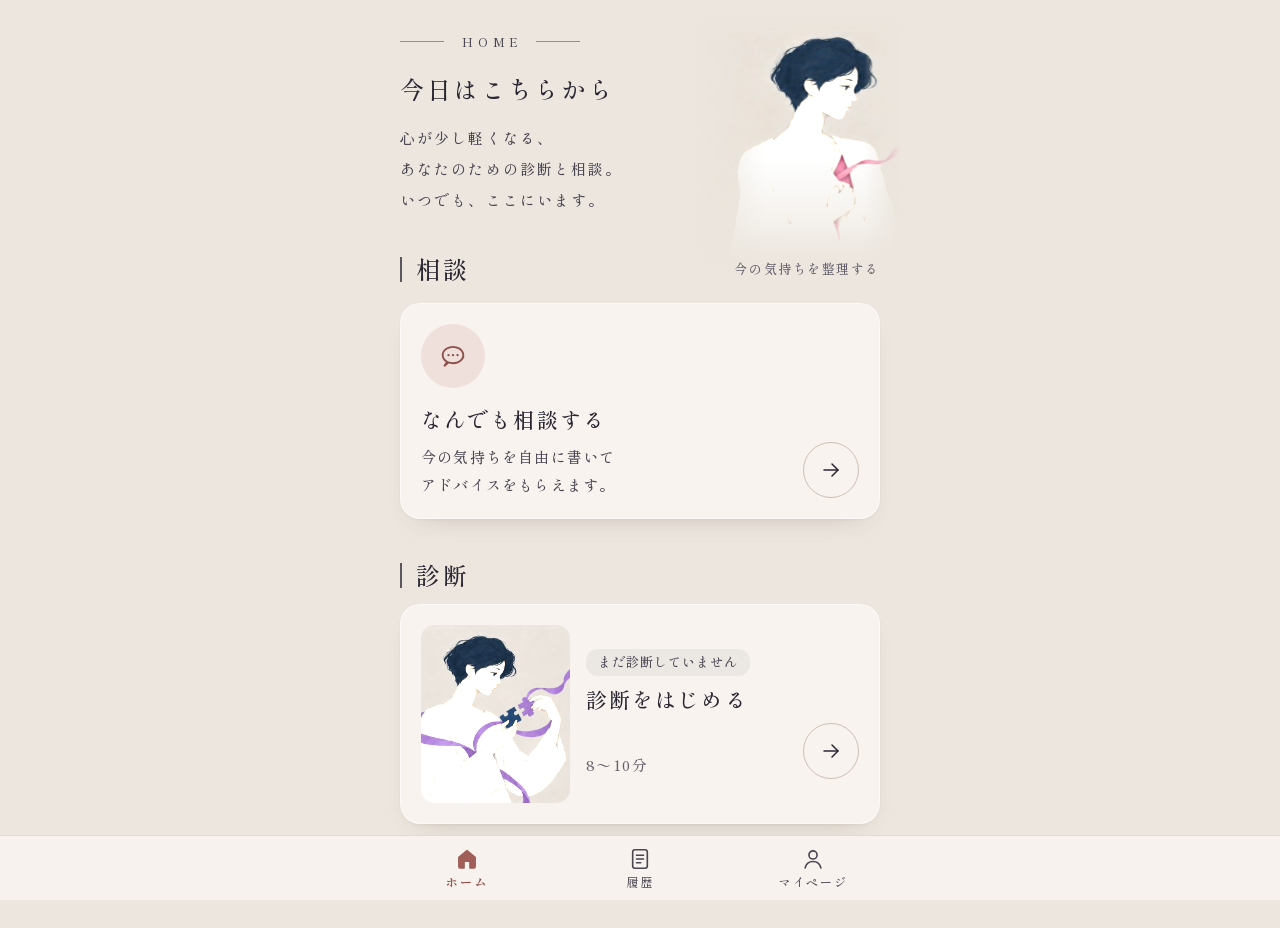
==== app/index.html @ cf1256ed "新しい画面（app/）を iPhone でも PWA として使えるようにする（決定 U37） - index.html：iPhone の meta（capable 2つ・上の帯 default）、ap" ====
<!doctype html>
<html lang="ja">
<head>
<meta charset="utf-8">
<meta name="viewport" content="width=device-width, initial-scale=1, viewport-fit=cover">
<meta name="robots" content="noindex">
<meta name="theme-color" content="#ECE6DE">
<link rel="icon" href="data:image/svg+xml,%3Csvg xmlns='http://www.w3.org/2000/svg' viewBox='0 0 32 32'%3E%3Ccircle cx='16' cy='16' r='13' fill='%23ECE6DE'/%3E%3Cpath d='M10 9h12v14H10z' fill='%23A15E58'/%3E%3C/svg%3E">
<title>16次元診断（新しい画面・試作）</title>
<meta name="description" content="恋人との喧嘩での動き方を測る16次元診断と、次の一手を一緒に考える相談の、新しい画面の試作">
<link rel="manifest" href="./manifest.webmanifest">
<link rel="apple-touch-icon" sizes="180x180" href="./img/pwa/apple-touch-icon.png">
<meta name="apple-mobile-web-app-title" content="16次元診断">
<!-- iPhone でホーム画面に追加したとき（docs/app-screens.md §15.10。決定 U37）。capable は2つとも書く（片方だけだと Chrome が古い書き方だと知らせる）。
     上の帯は default（black-translucent は帯の文字が白になり、明るい地の上で読めない）。
     起動画面は iPhone の縦向きだけ。端末の大きさと合う media の1枚が出る（作り方・表は tools/make_pwa_icons.mjs） -->
<meta name="mobile-web-app-capable" content="yes">
<meta name="apple-mobile-web-app-capable" content="yes">
<meta name="apple-mobile-web-app-status-bar-style" content="default">
<link rel="apple-touch-startup-image" href="./img/pwa/splash/splash-1320x2868.png" media="screen and (device-width: 440px) and (device-height: 956px) and (-webkit-device-pixel-ratio: 3) and (orientation: portrait)">
<link rel="apple-touch-startup-image" href="./img/pwa/splash/splash-1206x2622.png" media="screen and (device-width: 402px) and (device-height: 874px) and (-webkit-device-pixel-ratio: 3) and (orientation: portrait)">
<link rel="apple-touch-startup-image" href="./img/pwa/splash/splash-1290x2796.png" media="screen and (device-width: 430px) and (device-height: 932px) and (-webkit-device-pixel-ratio: 3) and (orientation: portrait)">
<link rel="apple-touch-startup-image" href="./img/pwa/splash/splash-1260x2736.png" media="screen and (device-width: 420px) and (device-height: 912px) and (-webkit-device-pixel-ratio: 3) and (orientation: portrait)">
<link rel="apple-touch-startup-image" href="./img/pwa/splash/splash-1179x2556.png" media="screen and (device-width: 393px) and (device-height: 852px) and (-webkit-device-pixel-ratio: 3) and (orientation: portrait)">
<link rel="apple-touch-startup-image" href="./img/pwa/splash/splash-1284x2778.png" media="screen and (device-width: 428px) and (device-height: 926px) and (-webkit-device-pixel-ratio: 3) and (orientation: portrait)">
<link rel="apple-touch-startup-image" href="./img/pwa/splash/splash-1170x2532.png" media="screen and (device-width: 390px) and (device-height: 844px) and (-webkit-device-pixel-ratio: 3) and (orientation: portrait)">
<link rel="apple-touch-startup-image" href="./img/pwa/splash/splash-1125x2436.png" media="screen and (device-width: 375px) and (device-height: 812px) and (-webkit-device-pixel-ratio: 3) and (orientation: portrait)">
<link rel="apple-touch-startup-image" href="./img/pwa/splash/splash-1242x2688.png" media="screen and (device-width: 414px) and (device-height: 896px) and (-webkit-device-pixel-ratio: 3) and (orientation: portrait)">
<link rel="apple-touch-startup-image" href="./img/pwa/splash/splash-828x1792.png" media="screen and (device-width: 414px) and (device-height: 896px) and (-webkit-device-pixel-ratio: 2) and (orientation: portrait)">
<link rel="apple-touch-startup-image" href="./img/pwa/splash/splash-1242x2208.png" media="screen and (device-width: 414px) and (device-height: 736px) and (-webkit-device-pixel-ratio: 3) and (orientation: portrait)">
<link rel="apple-touch-startup-image" href="./img/pwa/splash/splash-750x1334.png" media="screen and (device-width: 375px) and (device-height: 667px) and (-webkit-device-pixel-ratio: 2) and (orientation: portrait)">
<link rel="preconnect" href="https://fonts.googleapis.com">
<link rel="preconnect" href="https://fonts.gstatic.com" crossorigin>
<link rel="stylesheet" href="https://fonts.googleapis.com/css2?family=Shippori+Mincho:wght@500;700&amp;display=swap">
<link rel="stylesheet" href="./css/app.css">
<link rel="stylesheet" href="./css/diagnose.css">
<link rel="stylesheet" href="./css/consult.css">
<script type="module" src="./js/main.js"></script>
</head>
<body>
  <div class="a-shell">
    <main id="a-main" class="a-main" tabindex="-1"></main>
  </div>
  <div id="a-tabbar"></div>
  <noscript><p class="a-noscript">この画面を使うには、JavaScript を有効にしてください。</p></noscript>
</body>
</html>
---- app/css/app.css ----
/* app/css/app.css — 新しい画面（app/）の色・文字・形・部品と、ホーム・アカウント・履歴・マイページ・診断結果の絵の一覧の画面。
   仕様：docs/app-screens.md §5（色・文字・形）。今の画面の css/ は読まない。ダークモードは作らない。
   診断の画面は app/css/diagnose.css、相談の画面は app/css/consult.css に足す（このファイルの変数と部品を使う）。

   ======================================================================
   部品の一覧と使い方（クラス名はすべて a- で始める。JS の小道具は app/js/ui.js）
   ======================================================================
   色の変数（:root）
     --bg 背景（ページの地）  --surface 面（カード・入力欄）  --surface-2 面2（明るい面）
     --ink 文字  --ink-2 文字2（本文の弱い所）  --muted 薄い文字（補足。地・面の上で 4.5:1 以上）
     --line 線（区切り・カードの縁）  --line-strong 濃い線（枠だけのボタン・丸い矢印の枠）
     --field 入力欄・チェックの枠（面の上で 3:1 以上）
     --rose 主の色（主ボタン・進み具合・今のタブ・左の丸）  --rose-ink 主の色の文字（面の上の赤い文字・リンク・焦点の輪）
     --rose-soft 主の色の薄い地（選んだ状態・印の地）
     --slate 灰青（右の丸・B 側の点。白い矢印と 3:1 以上）  --slate-ink 灰青の文字  --slate-soft 灰青の薄い地
     --vermilion 朱（絵の赤い紙に合わせた小さな差し色。チェックの印など）  --night 墨（結果の主軸の帯・「主軸」の印）
   文字：--serif（Shippori Mincho。見出し・短い文・部品の文字。既定）／--sans（ゴシック。長い本文：結果の detail・相談のカード）
     大きさ：--fs-xs 12 / --fs-sm 13 / --fs-md 15 / --fs-base 16 / --fs-lg 18 / --fs-xl 21 / --fs-2xl 24 / --fs-3xl 27（px）
   形：--r-card 20px（カード） / --r-md 14px（入力欄・小さな面） / --r-pill 999px（ボタン・印）
   余白：--sp-1 4 … --sp-10 40（px）、--gutter（左右の余白 20px）、--col（PC で中央に置く列の幅 480px）
   影：--shadow（カード）／--shadow-lift（浮いた物：トースト）  動き：--ease、--dur（動きを減らす設定では止まる）

   レイアウト
     .a-shell          … 中央の列（スマホは全幅、PC は 480px）。index.html にある。中は <main id="a-main" class="a-main">
     .a-has-tabs       … body に付く（下のタブがある画面）。下のタブの分だけ下に余白を足す
     .a-stack          … 子の間を縦にあける（--gap で変えられる。既定 16px）
     .a-sr             … 画面には出さず、読み上げだけ
   上の題
     .a-top            … 「←＋——題——＋右」。ui.js の topBar({ title, back, right, heading })
       .a-top-back（← 44px）／.a-top-title（中央の題。左右に細い線）／.a-top-right（右：数・シェアのボタンなど）
   下のタブ
     .a-tabs > .a-tabs-list > li > a.a-tab[aria-current="page"]  … ui.js の tabBar(active)。ホーム・履歴・マイページの3画面だけ
   見出し
     .a-eyebrow        … 小さな英字「HOME」を細い横線ではさむ。ui.js の eyebrow(text)
     .a-h1             … 画面の大きな見出し（明朝）  .a-lead … 見出しの下の文
     .a-section-h      … セクションの見出し「｜相談」＋右の小さな文（.a-section-aside。a ならリンク）。ui.js の sectionHead(title, opts)
     .a-kicker         … カードの中の小さな見出し（「あなたの主軸」など）
   カード
     .a-card           … 面の色・角丸 20px・ごく薄い影。中の余白 20px
     .a-card-link      … カード全体が押せる（a や button に付ける）。中の丸い矢印は飾り（aria-hidden）
     .a-card-flat      … 影なし（カードの中のカード・一覧の行）
     .a-card-split     … カードを「押せる上の部分（.a-card-main。a に付ける）」と「下の行（.a-rows）」に分ける。リンクを入れ子にしないため
     .a-feature        … カードの中身（.a-feature-v＝縦：丸のアイコン .a-feature-mark が上、.a-feature-h＝絵が左。.a-feature-body / -title / -text / -foot / -meta）
     .a-divider        … 区切り線（hr）
   ボタン
     .a-btn            … 主ボタン（丸い・主の色・白い文字）。右の → は ui.js の icon("arrow-right") を中に入れる
     .a-btn-outline    … 枠だけのボタン（丸い・細い枠）
     .a-btn-block      … 横いっぱい（文字は中央、→ は右端に）  .a-btn-sm … 小さめ（高さ 44px）
     .a-btn-brand      … ロゴつきのボタン（ロゴを左に置く。アカウント画面）
     .a-round          … 丸い矢印ボタン（直径 56px・細い枠）。ui.js の roundArrow(onClick, label)。onClick が無ければ飾りの span
     .a-icon-btn       … アイコンだけのボタン（44px。aria-label を必ず付ける）
     .a-link           … 下線つきの文字リンク（a でも button でも）。.a-link-tap を足すと上下に押せる範囲が広がる（44px）
     .a-row            … 1行のリンク・ボタン（アイコン＋文＋ ›）。「⟳ もう一度診断する ›」など。ui.js の rowLink(opts)
                         .a-rows の中に並べると間に線が入る
     .a-or             … 「または」の区切り線
     .a-seg            … 切り替え（「新規登録｜ログイン」。role="tablist" の button[role="tab"][aria-selected]。今の方に下線）
   印・お知らせ
     .a-badge          … 印（丸い小さな地）。色：既定＝主の色の薄い地、.a-badge-quiet（灰）、.a-badge-ink（墨）、.a-badge-slate（灰青）、.a-badge-line（枠だけ）
                         ui.js の badge(text, { tone, ic })
     .a-dot            … 点（.a-dot-a＝A 側、.a-dot-b＝B 側。ホームの「主な傾向」は home.js がその軸の色・紺を直に入れる）
     .a-toast          … 下に一時的に出るお知らせ。ui.js の toast(text)
     .a-note           … 小さな灰色の補足  .a-box … 薄い地の箱（「違うと思う文があればタップ」など。中に icon("hand") を入れる）
     .a-nowrap         … そこで折り返さない
     .a-pending / .a-error … 準備中の画面・表示できなかったときの箱
   画面の見出し（タブのある画面）：.a-page-head（eyebrow ＋ .a-h1 ＋ .a-lead）
   入力
     .a-input / .a-textarea … 入力欄（文字は 16px。iPhone で拡大されない）。.a-count … 「0 / 2000」
     .a-check          … チェック（label.a-check > input[type=checkbox] ＋ span.a-check-box ＋ 文）。押せる範囲は 44px 以上
   絵
     .a-pic            … 軸の絵の枠（ui.js の artPic(art, opts)。絵は app/img/axes/、一覧は app/js/axis_art.js）。灰色の背景を地の色に寄せる（明るさ）
     .a-pic-soft       … 縁をぼかす（mask-image）。--pos（見せる位置）・--zoom（拡大）で切り取りを変える
   決まり：押せる部品は 44px 以上。焦点は --rose-ink の輪で見える。動きを減らす設定では動かさない。横スクロールを出さない
   ====================================================================== */

:root {
  /* 色（docs/app-screens.md §5.1） */
  --bg: #ECE6DE;
  --surface: #F8F3EE;
  --surface-2: #FCFAF7;
  --ink: #2A2733;
  --ink-2: #4A4652;
  --muted: #66616D;
  --line: #E2D8CF;
  --line-strong: #CDBFB3;
  --field: #968880;
  --rose: #A15E58;
  --rose-hover: #92534D;
  --rose-ink: #8C5049;
  --rose-soft: #F0E0DB;
  --slate: #8A91A3;
  --slate-ink: #5E6679;
  --slate-soft: #E3E5EA;
  --vermilion: #C4473D;
  --night: #272439;

  /* 文字 */
  --serif: "Shippori Mincho", "Hiragino Mincho ProN", "Hiragino Mincho Pro", "Yu Mincho", "YuMincho", "Noto Serif JP", "IPAMincho", serif;
  --sans: "Hiragino Sans", "Hiragino Kaku Gothic ProN", "Noto Sans JP", "Yu Gothic", "YuGothic", system-ui, sans-serif;
  --fs-xs: 0.75rem;
  --fs-sm: 0.8125rem;
  --fs-md: 0.9375rem;
  --fs-base: 1rem;
  --fs-lg: 1.125rem;
  --fs-xl: 1.3125rem;
  --fs-2xl: 1.5rem;
  --fs-3xl: 1.6875rem;

  /* 形・余白 */
  --r-card: 20px;
  --r-md: 14px;
  --r-pill: 999px;
  --sp-1: 4px;
  --sp-2: 8px;
  --sp-3: 12px;
  --sp-4: 16px;
  --sp-5: 20px;
  --sp-6: 24px;
  --sp-8: 32px;
  --sp-10: 40px;
  --gutter: 20px;
  --col: 480px;
  --tabbar-h: 64px;

  /* 影・動き */
  --shadow: 0 1px 2px rgb(74 52 40 / 0.05), 0 12px 28px -18px rgb(74 52 40 / 0.28);
  --shadow-lift: 0 2px 6px rgb(39 36 57 / 0.12), 0 16px 32px -12px rgb(39 36 57 / 0.32);
  --ease: cubic-bezier(0.2, 0.7, 0.2, 1);
  --dur: 0.2s;
}

/* ---------------------------------------------------------------- 土台 */
*, *::before, *::after { box-sizing: border-box; }
html {
  background: var(--bg);
  -webkit-text-size-adjust: 100%;
  text-size-adjust: 100%;
}
body {
  margin: 0;
  min-height: 100vh;
  min-height: 100dvh;
  background: var(--bg);
  color: var(--ink);
  font-family: var(--serif);
  font-weight: 500;
  font-size: var(--fs-base);
  line-height: 1.75;
  letter-spacing: 0.04em;
  -webkit-font-smoothing: antialiased;
  font-feature-settings: "palt" 0;
  overflow-wrap: anywhere;
}
img, svg { display: block; max-width: 100%; }
img { height: auto; }
h1, h2, h3, h4, p, ul, ol, figure { margin: 0; }
ul, ol { padding: 0; }
button, input, textarea, select { font: inherit; color: inherit; letter-spacing: inherit; }
button { cursor: pointer; }
a { color: var(--rose-ink); }
hr { border: 0; }

/* 焦点：キーボードで動かしたときに見える輪（丸い部品は丸く出る） */
:where(a, button, input, textarea, select, summary, [tabindex]):focus-visible {
  outline: 2px solid var(--rose-ink);
  outline-offset: 3px;
}
/* 画面を替えたとき、見出しへ焦点を移す（輪は出さない） */
[tabindex="-1"]:focus { outline: none; }

/* 日本語の見出しは、文節の途中で折り返さない（対応していないブラウザではふつうに折り返す） */
.a-h1, .a-home-title, .a-feature-title, .a-diag-headline, .a-diag-one, .a-hist-title, .a-detail-title, .a-empty-title, .a-me-name, .a-top-title,
.a-lead, .a-note, .a-feature-text, .a-kicker, .a-badge, .a-btn, .a-row-text, .a-toast { word-break: auto-phrase; }

.a-nowrap { white-space: nowrap; }

.a-sr {
  position: absolute !important;
  width: 1px; height: 1px;
  padding: 0; margin: -1px;
  overflow: hidden; clip: rect(0 0 0 0); clip-path: inset(50%);
  white-space: nowrap; border: 0;
}

/* ---------------------------------------------------------------- レイアウト */
.a-shell {
  width: 100%;
  max-width: calc(var(--col) + 2 * var(--gutter));
  margin: 0 auto;
  padding: 0 var(--gutter);
}
.a-main {
  display: block;
  padding-top: env(safe-area-inset-top);
  padding-bottom: calc(var(--sp-10) + env(safe-area-inset-bottom));
}
.a-has-tabs .a-main { padding-bottom: calc(var(--tabbar-h) + var(--sp-10) + env(safe-area-inset-bottom)); }
.a-stack { display: flex; flex-direction: column; gap: var(--gap, var(--sp-4)); }
.a-noscript { padding: var(--sp-6) var(--gutter); }

/* ---------------------------------------------------------------- 上の題「←　——題——　右」 */
.a-top {
  display: grid;
  grid-template-columns: minmax(44px, 1fr) auto minmax(44px, 1fr);
  align-items: center;
  min-height: 64px;
  margin: 0 -10px;
  padding-top: var(--sp-2);
}
.a-top-back {
  justify-self: start;
  display: grid;
  place-items: center;
  width: 44px; height: 44px;
  padding: 0;
  border: 0;
  border-radius: 50%;
  background: transparent;
  color: var(--ink);
}
.a-top-back:hover { background: rgb(42 39 51 / 0.05); }
.a-top-spacer { width: 44px; height: 44px; }
.a-top-title {
  display: flex;
  align-items: center;
  gap: 14px;
  margin: 0;
  font-size: var(--fs-lg);
  font-weight: 500;
  line-height: 1.4;
  letter-spacing: 0.2em;
  color: var(--ink);
  white-space: nowrap;
}
.a-top-title > span { margin-right: -0.2em; }
.a-top-title::before, .a-top-title::after {
  content: "";
  width: clamp(20px, 11vw, 52px);
  height: 1px;
  background: var(--ink-2);
  opacity: 0.6;
}
.a-top-right {
  justify-self: end;
  display: flex;
  align-items: center;
  gap: var(--sp-2);
  min-height: 44px;
  font-size: var(--fs-md);
  color: var(--ink-2);
  letter-spacing: 0.12em;
}

/* ---------------------------------------------------------------- 下のタブ */
.a-tabs {
  position: fixed;
  left: 0; right: 0; bottom: 0;
  z-index: 20;
  background: rgb(248 243 238 / 0.94);
  border-top: 1px solid var(--line);
  padding-bottom: env(safe-area-inset-bottom);
  -webkit-backdrop-filter: blur(10px);
  backdrop-filter: blur(10px);
}
.a-tabs-list {
  display: grid;
  grid-template-columns: repeat(3, 1fr);
  max-width: calc(var(--col) + 2 * var(--gutter));
  margin: 0 auto;
  list-style: none;
}
.a-tab {
  display: flex;
  flex-direction: column;
  align-items: center;
  justify-content: center;
  gap: 2px;
  min-height: var(--tabbar-h);
  padding: var(--sp-2) var(--sp-1);
  color: var(--ink-2);
  text-decoration: none;
  font-size: var(--fs-xs);
  letter-spacing: 0.14em;
  line-height: 1.3;
}
.a-tab .a-ic { width: 26px; height: 26px; }
.a-tab[aria-current="page"] { color: var(--rose-ink); font-weight: 700; }
.a-tab[aria-current="page"] .a-ic { color: var(--rose); }
.a-tab:focus-visible { outline-offset: -4px; border-radius: var(--r-md); }

/* ---------------------------------------------------------------- 見出し */
.a-eyebrow {
  display: flex;
  align-items: center;
  gap: 18px;
  font-size: var(--fs-xs);
  letter-spacing: 0.4em;
  color: var(--ink-2);
  line-height: 1.6;
}
.a-eyebrow > span { margin-right: -0.4em; }
.a-eyebrow::before, .a-eyebrow::after {
  content: "";
  width: 44px;
  height: 1px;
  background: currentColor;
  opacity: 0.55;
}
.a-h1 {
  font-size: var(--fs-3xl);
  font-weight: 500;
  line-height: 1.5;
  letter-spacing: 0.08em;
  color: var(--ink);
  text-wrap: balance;
}
.a-lead {
  font-size: var(--fs-md);
  line-height: 1.95;
  letter-spacing: 0.1em;
  color: var(--ink-2);
}
.a-section-h {
  display: flex;
  align-items: center;
  justify-content: space-between;
  gap: var(--sp-3);
  margin: var(--sp-10) 0 var(--sp-3);
}
.a-section-h h2 {
  display: flex;
  align-items: center;
  gap: 14px;
  font-size: var(--fs-2xl);
  font-weight: 500;
  line-height: 1.35;
  letter-spacing: 0.14em;
}
.a-section-h h2::before {
  content: "";
  flex: none;
  width: 1.5px;
  height: 1.05em;
  background: var(--ink);
  opacity: 0.75;
}
.a-section-aside {
  display: inline-flex;
  align-items: center;
  gap: 2px;
  min-height: 44px;
  font-size: var(--fs-sm);
  letter-spacing: 0.12em;
  color: var(--muted);
  text-decoration: none;
  white-space: nowrap;
}
a.a-section-aside { color: var(--ink-2); }
a.a-section-aside:hover { color: var(--rose-ink); }
.a-section-aside .a-ic { width: 16px; height: 16px; }
.a-kicker {
  font-size: var(--fs-sm);
  letter-spacing: 0.14em;
  color: var(--muted);
}

/* ---------------------------------------------------------------- カード */
.a-card {
  position: relative;
  display: block;
  background: var(--surface);
  border: 1px solid rgb(255 255 255 / 0.6);
  border-radius: var(--r-card);
  box-shadow: var(--shadow);
  padding: var(--sp-5);
  color: inherit;
}
.a-card-flat { box-shadow: none; border-color: var(--line); }
.a-card-link {
  text-decoration: none;
  transition: box-shadow var(--dur) var(--ease), transform var(--dur) var(--ease);
  -webkit-tap-highlight-color: transparent;
}
.a-card-link:hover { box-shadow: 0 1px 2px rgb(74 52 40 / 0.06), 0 16px 32px -18px rgb(74 52 40 / 0.36); }
.a-card-link:active { transform: scale(0.99); }
.a-card-link:focus-visible { outline-offset: 3px; border-radius: var(--r-card); }
.a-divider {
  height: 1px;
  margin: var(--sp-4) 0;
  background: var(--line);
}

/* ---------------------------------------------------------------- ボタン */
.a-btn {
  position: relative;
  display: inline-flex;
  align-items: center;
  justify-content: center;
  gap: var(--sp-3);
  min-height: 52px;
  padding: 12px 28px;
  border: 1px solid transparent;
  border-radius: var(--r-pill);
  background: var(--rose);
  color: #fff;
  font-family: var(--serif);
  font-size: var(--fs-lg);
  font-weight: 500;
  line-height: 1.4;
  letter-spacing: 0.14em;
  text-align: center;
  text-decoration: none;
  transition: background-color var(--dur) var(--ease), transform var(--dur) var(--ease);
  -webkit-tap-highlight-color: transparent;
}
.a-btn:hover { background: var(--rose-hover); }
.a-btn:active { transform: scale(0.985); }
.a-btn .a-ic { flex: none; width: 22px; height: 22px; }
.a-btn:disabled, .a-btn[aria-disabled="true"] {
  background: #C9ADA8;
  color: #fff;
  cursor: not-allowed;
  transform: none;
}
.a-btn-block { display: flex; width: 100%; padding-left: 56px; padding-right: 56px; }
.a-btn-block > .a-ic:last-child { position: absolute; right: 24px; top: 50%; translate: 0 -50%; }
.a-btn-sm { min-height: 44px; padding: 8px 20px; font-size: var(--fs-md); }
.a-btn-outline {
  background: var(--surface-2);
  color: var(--ink);
  border-color: var(--line-strong);
}
.a-btn-outline:hover { background: #fff; border-color: var(--field); }
.a-btn-outline:disabled, .a-btn-outline[aria-disabled="true"] {
  background: var(--surface-2);
  color: #A39DA5;
  border-color: var(--line);
}
.a-btn-outline:disabled .a-logo, .a-btn-outline[aria-disabled="true"] .a-logo { opacity: 0.45; }
.a-btn-brand { font-family: var(--serif); font-size: var(--fs-md); letter-spacing: 0.08em; }
.a-btn-brand > .a-logo { position: absolute; left: 22px; top: 50%; translate: 0 -50%; width: 26px; height: 26px; }

.a-round {
  flex: none;
  display: grid;
  place-items: center;
  width: 56px; height: 56px;
  padding: 0;
  border: 1px solid var(--line-strong);
  border-radius: 50%;
  background: transparent;
  color: var(--ink);
  transition: background-color var(--dur) var(--ease), border-color var(--dur) var(--ease);
}
.a-round .a-ic { width: 24px; height: 24px; }
button.a-round:hover, .a-card-link:hover .a-round { background: var(--surface-2); border-color: var(--field); }

.a-icon-btn {
  flex: none;
  display: grid;
  place-items: center;
  width: 44px; height: 44px;
  padding: 0;
  border: 0;
  border-radius: 50%;
  background: transparent;
  color: var(--ink-2);
}
.a-icon-btn:hover { background: rgb(42 39 51 / 0.06); color: var(--ink); }
.a-icon-btn .a-ic { width: 22px; height: 22px; }

.a-link {
  display: inline;
  padding: 0;
  border: 0;
  background: none;
  color: var(--rose-ink);
  text-decoration: underline;
  text-decoration-thickness: 1px;
  text-underline-offset: 0.25em;
  letter-spacing: inherit;
}
.a-link:hover { color: var(--ink); }
/* 文の中のリンクでも押しやすく（上下に押せる範囲を広げる） */
.a-link-tap { display: inline-block; padding: 11px 2px; margin: -11px 0; }

.a-row {
  display: flex;
  align-items: center;
  gap: var(--sp-3);
  width: 100%;
  min-height: 52px;
  padding: var(--sp-2) 0;
  border: 0;
  background: none;
  color: var(--ink);
  font-size: var(--fs-md);
  letter-spacing: 0.12em;
  text-align: left;
  text-decoration: none;
}
.a-row > .a-ic:first-child { color: var(--ink-2); width: 24px; height: 24px; }
.a-row > .a-row-text { flex: 1; min-width: 0; }
.a-row > .a-ic:last-child { width: 18px; height: 18px; color: var(--ink-2); }
.a-row:hover > .a-row-text { color: var(--rose-ink); }
.a-row:focus-visible { outline-offset: 2px; border-radius: var(--r-md); }
.a-rows > .a-row + .a-row { border-top: 1px solid var(--line); }

.a-or {
  display: flex;
  align-items: center;
  gap: var(--sp-4);
  margin: var(--sp-5) 0;
  font-size: var(--fs-sm);
  letter-spacing: 0.14em;
  color: var(--muted);
}
.a-or::before, .a-or::after { content: ""; flex: 1; height: 1px; background: var(--line); }

.a-seg {
  display: grid;
  grid-auto-flow: column;
  grid-auto-columns: 1fr;
  border-bottom: 1px solid var(--line);
}
.a-seg [role="tab"] {
  position: relative;
  min-height: 52px;
  padding: var(--sp-2) var(--sp-3);
  border: 0;
  background: none;
  color: var(--muted);
  font-size: var(--fs-base);
  letter-spacing: 0.12em;
}
.a-seg [role="tab"][aria-selected="true"] { color: var(--ink); font-weight: 700; }
.a-seg [role="tab"][aria-selected="true"]::after {
  content: "";
  position: absolute;
  left: 0; right: 0; bottom: -1px;
  height: 2.5px;
  border-radius: 2px;
  background: var(--rose);
}
.a-seg [role="tab"]:focus-visible { outline-offset: -3px; border-radius: var(--r-md); }

/* ---------------------------------------------------------------- 印・点・お知らせ */
.a-badge {
  display: inline-flex;
  align-items: center;
  gap: 6px;
  max-width: 100%;
  padding: 3px 12px;
  border-radius: var(--r-pill);
  background: var(--rose-soft);
  color: var(--rose-ink);
  font-size: var(--fs-sm);
  line-height: 1.6;
  letter-spacing: 0.08em;
}
.a-badge .a-ic { flex: none; width: 16px; height: 16px; }
.a-badge .a-ic-check-circle { color: var(--vermilion); }
.a-badge-quiet { background: rgb(42 39 51 / 0.06); color: var(--ink-2); }
.a-badge-ink { background: var(--night); color: #fff; }
.a-badge-slate { background: var(--slate-soft); color: var(--slate-ink); }
.a-badge-line { background: transparent; color: var(--ink-2); box-shadow: inset 0 0 0 1px var(--line-strong); }

.a-dot { flex: none; display: inline-block; width: 9px; height: 9px; border-radius: 50%; background: var(--rose); }
.a-dot-a { background: #C27A71; }
.a-dot-b { background: var(--slate); }

.a-toast {
  position: fixed;
  left: var(--sp-4); right: var(--sp-4);
  bottom: calc(var(--sp-6) + env(safe-area-inset-bottom));
  z-index: 50;
  width: fit-content;
  max-width: 440px;
  margin: 0 auto;
  padding: 12px 20px;
  border-radius: var(--r-md);
  background: var(--night);
  color: #fff;
  font-size: var(--fs-md);
  line-height: 1.6;
  letter-spacing: 0.06em;
  box-shadow: var(--shadow-lift);
  opacity: 0;
  transform: translateY(8px);
  pointer-events: none;
  transition: opacity var(--dur) var(--ease), transform var(--dur) var(--ease);
}
.a-toast:empty { display: none; }
.a-has-tabs .a-toast { bottom: calc(var(--tabbar-h) + var(--sp-4) + env(safe-area-inset-bottom)); }
.a-toast.is-show { opacity: 1; transform: none; }

.a-note { font-size: var(--fs-sm); line-height: 1.8; letter-spacing: 0.06em; color: var(--muted); }
.a-box {
  display: flex;
  align-items: center;
  gap: var(--sp-2);
  padding: 10px 14px;
  border-radius: var(--r-md);
  background: rgb(42 39 51 / 0.045);
  font-size: var(--fs-sm);
  line-height: 1.7;
  color: var(--ink-2);
}
.a-box > .a-ic { flex: none; width: 20px; height: 20px; color: var(--rose); }

/* ---------------------------------------------------------------- 入力 */
.a-input, .a-textarea {
  display: block;
  width: 100%;
  min-height: 52px;
  padding: 14px 16px;
  border: 1px solid var(--field);
  border-radius: var(--r-md);
  background: var(--surface-2);
  color: var(--ink);
  font-family: var(--sans);
  font-size: 1rem;
  font-weight: 400;
  line-height: 1.8;
  letter-spacing: 0.02em;
}
.a-input::placeholder, .a-textarea::placeholder { color: var(--muted); opacity: 1; }
.a-input:focus, .a-textarea:focus { border-color: var(--rose); }
.a-input:focus-visible, .a-textarea:focus-visible { outline-offset: 1px; }
.a-textarea { min-height: 180px; resize: vertical; }
.a-count { margin-top: var(--sp-1); text-align: right; font-size: var(--fs-sm); color: var(--muted); letter-spacing: 0.06em; }

.a-check {
  display: flex;
  align-items: center;
  gap: var(--sp-3);
  min-height: 44px;
  cursor: pointer;
  font-size: var(--fs-md);
  line-height: 1.6;
  color: var(--ink-2);
}
.a-check > input {
  position: absolute;
  width: 1px; height: 1px;
  opacity: 0;
  margin: 0;
}
.a-check-box {
  flex: none;
  display: grid;
  place-items: center;
  width: 24px; height: 24px;
  border: 1.5px solid var(--field);
  border-radius: 6px;
  background: var(--surface-2);
  color: transparent;
  transition: background-color var(--dur) var(--ease), border-color var(--dur) var(--ease);
}
.a-check-box .a-ic { width: 18px; height: 18px; stroke-width: 2.2; }
.a-check > input:checked + .a-check-box { background: var(--rose); border-color: var(--rose); color: #fff; }
.a-check > input:focus-visible + .a-check-box { outline: 2px solid var(--rose-ink); outline-offset: 3px; }

/* ---------------------------------------------------------------- 絵（傾向の絵を仮に置く） */
.a-pic {
  position: relative;
  overflow: hidden;
  border-radius: var(--r-md);
  aspect-ratio: var(--ar, 1);
}
.a-pic img {
  width: 100%;
  height: 100%;
  object-fit: cover;
  object-position: var(--pos, 50% 45%);
  transform: scale(var(--zoom, 1));
  transform-origin: var(--pos, 50% 45%);
  /* 軸の絵の背景の灰色（約 #C4BEB8）を、ページの地（#ECE6DE）に寄せる */
  filter: brightness(1.2);
}
.a-pic-soft {
  border-radius: 0;
  -webkit-mask-image: radial-gradient(closest-side, #000 72%, transparent 100%);
  mask-image: radial-gradient(closest-side, #000 72%, transparent 100%);
}

/* ======================================================================
   画面：ホーム（#home。画像1・2）
   ====================================================================== */
.a-home-hero {
  position: relative;
  padding-top: var(--sp-8);
  padding-bottom: var(--sp-2);
}
.a-home-hero-text { position: relative; z-index: 1; }
.a-home-hero .a-eyebrow { margin-bottom: var(--sp-5); }
.a-home-title {
  font-size: var(--fs-2xl);
  font-weight: 500;
  line-height: 1.5;
  letter-spacing: 0.12em;
  white-space: nowrap;
}
.a-home-lead {
  margin-top: var(--sp-4);
  font-size: var(--fs-md);
  line-height: 2.05;
  letter-spacing: 0.14em;
  color: var(--ink-2);
  white-space: nowrap;
}
/* 右の大きな絵。下は次の見出しの後ろまで伸ばし、左と下をぼかして地に溶かす */
.a-home-pic {
  position: absolute;
  z-index: 0;
  top: 4px;
  right: calc(-1 * var(--gutter));
  width: min(64%, 300px);
  height: calc(100% + 56px);
  overflow: hidden;
  pointer-events: none;
  --fade: linear-gradient(to bottom, transparent 0, #000 12%, #000 55%, transparent 96%), linear-gradient(to right, transparent 2%, #000 30%, #000 88%, transparent 100%);
  -webkit-mask-image: var(--fade);
  -webkit-mask-composite: source-in;
  mask-image: var(--fade);
  mask-composite: intersect;
}
.a-home-pic img {
  position: absolute;
  top: var(--ht, 4%);
  right: var(--hr, -20%);
  width: var(--hw, 88%);
  height: auto;
  max-width: none;
  aspect-ratio: 1;
  filter: brightness(1.2);
  --img-fade: linear-gradient(to right, transparent 0, #000 26%), linear-gradient(to bottom, transparent 0, #000 10%, #000 80%, transparent 100%);
  -webkit-mask-image: var(--img-fade);
  -webkit-mask-composite: source-in;
  mask-image: var(--img-fade);
  mask-composite: intersect;
}
/* 絵ごとの切り取り（§13：軸の絵の24枚のどれが上に来ても、題「今日はこちらから」と人物の頭・リボンが重ならないように）
   絵は枠の右上に置く（枠の幅に対する割合なので、スマホと PC で同じ見え方。PC は枠が広いぶん絵も大きい）
   --hw＝絵の幅  --hr＝右へのはみ出し（負の値）  --ht＝上からの位置（枠の高さに対する割合）。絵の左・上・下の縁は絵の側でもぼかす（--img-fade）
   既定で人物の頭が題の右に来る。左へリボンが伸びている絵（1-a・1-b・2-b・6-a・6-b・7-a・8-a・8-b、まんなかは 4-mid 以外。U36）は、少し右へ寄せる */
.a-home-pic[data-key="1-a"], .a-home-pic[data-key="1-b"], .a-home-pic[data-key="2-b"], .a-home-pic[data-key="6-a"],
.a-home-pic[data-key="6-b"], .a-home-pic[data-key="7-a"], .a-home-pic[data-key="8-a"], .a-home-pic[data-key="8-b"],
.a-home-pic[data-key="1-mid"], .a-home-pic[data-key="2-mid"], .a-home-pic[data-key="3-mid"], .a-home-pic[data-key="5-mid"],
.a-home-pic[data-key="6-mid"], .a-home-pic[data-key="7-mid"], .a-home-pic[data-key="8-mid"] { --hr: -27%; }
.a-home-pic[data-key="7-a"] { --ht: 8%; }   /* 頭が絵の上の端に近いので、少し下げる */
/* とても狭い画面（320px など）は題の右があまり空かないので、絵を小さくして右上へ寄せる */
@media (max-width: 359px) {
  .a-home-pic img { transform: scale(0.8); transform-origin: 100% 0; }
}
.a-home-sec { position: relative; z-index: 1; }
.a-home-hero + .a-home-sec .a-section-h { margin-top: var(--sp-6); }

/* カードの中身（相談＝縦・丸のアイコンが上、診断前・途中＝横・絵が左） */
.a-feature { display: grid; gap: var(--sp-4); }
/* 相談のカード（画像2）：薄いくすんだ赤の丸に吹き出しのアイコン。人物の絵は出さない（§12.1） */
.a-feature-mark {
  display: grid;
  place-items: center;
  width: 64px; height: 64px;
  border-radius: 50%;
  background: var(--rose-soft);
  color: var(--rose-ink);
}
.a-feature-mark .a-ic { width: 30px; height: 30px; }
.a-feature-h { grid-template-columns: clamp(96px, 34%, 150px) minmax(0, 1fr); align-items: center; }
.a-feature-h .a-pic { --ar: 5 / 6; }
.a-feature-body { display: flex; flex-direction: column; align-items: flex-start; gap: var(--sp-2); min-width: 0; }
.a-feature-title {
  font-size: var(--fs-xl);
  font-weight: 500;
  line-height: 1.45;
  letter-spacing: 0.1em;
  color: var(--ink);
}
.a-feature-text {
  font-size: var(--fs-md);
  line-height: 1.85;
  letter-spacing: 0.08em;
  color: var(--ink-2);
}
.a-feature-foot {
  display: flex;
  align-items: flex-end;
  justify-content: space-between;
  gap: var(--sp-3);
  width: 100%;
}
.a-feature-h .a-badge { border-radius: 12px; }
.a-feature-meta { font-size: var(--fs-md); letter-spacing: 0.1em; color: var(--muted); }

/* カードの中を「押せる上の部分」と「下の行」に分ける（リンクを入れ子にしない） */
.a-card-split { padding: 0; }
.a-card-split > .a-card-main {
  display: block;
  padding: var(--sp-5) var(--sp-5) var(--sp-4);
  border: 0;
  border-radius: var(--r-card) var(--r-card) 0 0;
  box-shadow: none;
  color: inherit;
  text-decoration: none;
}
.a-card-split > .a-card-main.a-feature { display: grid; }
.a-card-split > .a-card-main:hover { box-shadow: none; background: rgb(255 255 255 / 0.35); }
.a-card-split > .a-card-main:active { transform: none; }
.a-card-split > .a-card-main:focus-visible { outline-offset: -3px; border-radius: var(--r-card) var(--r-card) 0 0; }
.a-card-split > .a-rows { padding: 0 var(--sp-5); border-top: 1px solid var(--line); }

/* 診断後のカード（画像2）。文だけ（主軸の絵はページの一番上に出す。§12.1） */
.a-diag-headline {
  margin-top: var(--sp-2);
  font-size: var(--fs-xl);
  font-weight: 500;
  line-height: 1.6;
  letter-spacing: 0.08em;
  color: var(--ink);
  text-wrap: pretty;
}
.a-diag-one {
  margin-top: var(--sp-2);
  font-size: var(--fs-md);
  line-height: 1.85;
  letter-spacing: 0.06em;
  color: var(--ink-2);
}
.a-trends {
  display: grid;
  grid-template-columns: auto minmax(0, 1fr) auto;
  align-items: center;
  gap: var(--sp-2) var(--sp-4);
}
.a-trends-label { align-self: start; font-size: var(--fs-md); font-weight: 700; letter-spacing: 0.1em; color: var(--ink); line-height: 1.9; }
.a-trends-list { list-style: none; display: flex; flex-direction: column; gap: 6px; }
.a-trends-list li { display: flex; align-items: baseline; flex-wrap: wrap; column-gap: 10px; line-height: 1.9; }
.a-trends-list .a-dot { align-self: center; margin-right: 2px; }
.a-trend-name { font-size: var(--fs-md); letter-spacing: 0.1em; color: var(--ink); }
.a-trend-domain { font-size: var(--fs-xs); letter-spacing: 0.06em; color: var(--muted); }

/* ======================================================================
   画面：タブのある画面の見出し（履歴・マイページ）
   ====================================================================== */
.a-page-head { padding-top: var(--sp-8); }
.a-page-head .a-eyebrow { margin-bottom: var(--sp-5); }
.a-page-head .a-lead { margin-top: var(--sp-2); }

/* ======================================================================
   画面：アカウント（#account。画像4）
   ====================================================================== */
.a-account-head { position: relative; padding: var(--sp-4) 0 var(--sp-6); }
.a-account-head .a-h1, .a-account-head .a-lead { position: relative; z-index: 1; }
.a-account-head .a-lead { margin-top: var(--sp-3); }
.a-deco {
  position: absolute;
  z-index: 0;
  top: -36px;
  right: calc(-1 * var(--gutter));
  width: 168px;
  height: 196px;
  pointer-events: none;
}
.a-account-card { padding: var(--sp-2) var(--sp-5) var(--sp-6); }
.a-account-panel { padding-top: var(--sp-5); }
.a-account-panel .a-check { margin-bottom: var(--sp-4); }
.a-account-panel .a-stack { --gap: var(--sp-3); }
.a-account-foot { margin-top: var(--sp-6); text-align: center; font-size: 0.875rem; color: var(--ink-2); letter-spacing: 0.06em; }
.a-account-note { margin-top: var(--sp-4); text-align: center; }

/* ======================================================================
   画面：履歴（#history）
   ====================================================================== */
.a-hist-list { list-style: none; display: flex; flex-direction: column; gap: var(--sp-3); margin-top: var(--sp-6); }
.a-hist-item {
  display: flex;
  align-items: flex-start;
  gap: var(--sp-1);
  padding: 0;
}
.a-hist-link {
  flex: 1;
  min-width: 0;
  display: flex;
  flex-direction: column;
  gap: 6px;
  padding: var(--sp-4) 0 var(--sp-4) var(--sp-5);
  border-radius: var(--r-card);
  color: inherit;
  text-decoration: none;
}
.a-hist-link:focus-visible { outline-offset: -3px; }
.a-hist-meta { display: flex; align-items: center; flex-wrap: wrap; gap: var(--sp-2) var(--sp-3); font-size: var(--fs-sm); color: var(--muted); letter-spacing: 0.06em; }
.a-hist-title { font-size: var(--fs-lg); line-height: 1.6; letter-spacing: 0.06em; color: var(--ink); }
.a-hist-sub {
  display: -webkit-box;
  -webkit-box-orient: vertical;
  -webkit-line-clamp: 2;
  overflow: hidden;
  font-size: var(--fs-md);
  line-height: 1.8;
  color: var(--ink-2);
  letter-spacing: 0.04em;
}
.a-hist-item .a-icon-btn { margin: var(--sp-3) var(--sp-2) 0 0; }
.a-empty { margin-top: var(--sp-6); text-align: center; padding: var(--sp-8) var(--sp-5); }
.a-empty-title { font-size: var(--fs-lg); letter-spacing: 0.1em; }
.a-empty .a-note { margin-top: var(--sp-2); }
.a-empty-actions { display: flex; flex-direction: column; gap: var(--sp-3); margin-top: var(--sp-6); }
.a-detail { margin-top: var(--sp-2); }
.a-detail .a-hist-meta { margin-bottom: var(--sp-3); }
.a-detail-title { font-size: var(--fs-xl); line-height: 1.6; letter-spacing: 0.08em; }
.a-detail-sub { margin-top: var(--sp-3); font-size: var(--fs-md); line-height: 1.9; color: var(--ink-2); }
.a-detail-block { margin-top: var(--sp-6); }
.a-detail-block h2 { font-size: var(--fs-md); font-weight: 700; letter-spacing: 0.1em; margin-bottom: var(--sp-2); }
.a-detail-text { font-family: var(--sans); font-weight: 400; font-size: var(--fs-md); line-height: 1.9; white-space: pre-wrap; color: var(--ink); }

/* ======================================================================
   画面：マイページ（#mypage）
   ====================================================================== */
.a-me {
  display: flex;
  align-items: center;
  gap: var(--sp-4);
}
.a-me-icon {
  flex: none;
  display: grid;
  place-items: center;
  width: 56px; height: 56px;
  border-radius: 50%;
  background: var(--slate-soft);
  color: var(--slate-ink);
}
.a-me-icon .a-ic { width: 28px; height: 28px; }
.a-me-name { font-size: var(--fs-lg); letter-spacing: 0.08em; }
.a-me .a-note { margin-top: 2px; }
.a-me-card .a-btn { margin-top: var(--sp-5); }
.a-rows-card { padding-top: var(--sp-1); padding-bottom: var(--sp-1); }
.a-data-row { display: flex; align-items: center; justify-content: space-between; gap: var(--sp-3); flex-wrap: wrap; }
.a-data-row p { font-size: var(--fs-md); letter-spacing: 0.06em; color: var(--ink-2); }
.a-foot { margin-top: var(--sp-10); text-align: center; }
.a-foot .a-note + .a-note { margin-top: var(--sp-1); }
/* アプリとして使う（§15。mypage.js の appSection） */
.a-pwa-text { display: flex; align-items: flex-start; gap: var(--sp-2); font-size: var(--fs-md); line-height: 1.9; letter-spacing: 0.06em; color: var(--ink-2); }
.a-pwa-text:focus { outline: none; }
.a-pwa-text > .a-ic { flex: none; margin-top: 0.3em; color: var(--rose); }
.a-pwa-btn { margin-top: var(--sp-4); padding-left: var(--sp-5); padding-right: var(--sp-5); }   /* → が無いので左右を詰める（390px 幅で1行に） */
.a-pwa-note { margin-top: var(--sp-3); }
/* iPhone の手順（§15.3・§15.10。番号はくすんだ赤の薄い丸。list-style を消すと Safari が一覧と読まないので ol に role="list"） */
.a-pwa-steps { list-style: none; counter-reset: a-step; display: flex; flex-direction: column; gap: var(--sp-3); margin-top: var(--sp-4); }
.a-pwa-steps > li { position: relative; counter-increment: a-step; padding-left: 36px; font-size: var(--fs-md); line-height: 1.85; letter-spacing: 0.06em; color: var(--ink); word-break: auto-phrase; }
.a-pwa-steps > li::before {
  content: counter(a-step);
  position: absolute; left: 0; top: 0.2em;
  display: grid; place-items: center;
  width: 24px; height: 24px;
  border-radius: 50%;
  background: var(--rose-soft);
  color: var(--rose-ink);
  font-size: var(--fs-sm); font-weight: 700; line-height: 1; letter-spacing: 0;
}
.a-pwa-share { display: inline-grid; place-items: center; vertical-align: -0.2em; margin: 0 0.2em; color: var(--rose-ink); }
.a-pwa-share > .a-ic { width: 18px; height: 18px; }
.a-pwa-sub { margin-top: var(--sp-3); font-size: var(--fs-md); line-height: 1.85; letter-spacing: 0.06em; color: var(--ink-2); word-break: auto-phrase; }
/* Safari とアプリのあいだで診断を移す（§15.3。app/js/transfer.js） */
.a-pwa-move { margin-top: var(--sp-3); }
.a-pwa-move-h { font-size: var(--fs-lg); font-weight: 500; line-height: 1.6; letter-spacing: 0.08em; word-break: auto-phrase; }
.a-pwa-move-h + .a-pwa-sub { margin-top: var(--sp-2); }
.a-pwa-label { display: block; margin-top: var(--sp-4); margin-bottom: var(--sp-2); font-size: var(--fs-md); letter-spacing: 0.08em; color: var(--ink); }
.a-pwa-code { min-height: 120px; font-family: ui-monospace, "SFMono-Regular", Menlo, Consolas, monospace; font-size: 1rem; line-height: 1.5; letter-spacing: 0; word-break: break-all; overflow-wrap: anywhere; }
.a-pwa-error { margin-top: var(--sp-3); font-size: var(--fs-md); line-height: 1.8; letter-spacing: 0.06em; color: var(--rose-ink); word-break: auto-phrase; }

/* ======================================================================
   画面：診断結果の絵の一覧（#images。docs/app-screens.md §14。app/js/images.js）
     軸の色は、軸のブロック（.a-im-axis）に --axis（絵の色）・--axis-deep（点の色）をインラインで渡す。無ければ墨系の中立色
     枠は3列（今の画面の傾向の絵は2列）。スマホ 390px でも3列のまま（横スクロールを出さない）
   ====================================================================== */
.a-im-intro { margin-top: var(--sp-2); }
.a-im-count { margin-top: var(--sp-3); font-size: var(--fs-md); line-height: 1.8; letter-spacing: 0.06em; color: var(--ink); word-break: auto-phrase; }
.a-im-rules { margin-top: var(--sp-5); }
.a-im-rules-h { font-size: var(--fs-md); font-weight: 700; letter-spacing: 0.1em; }
.a-im-points { list-style: none; display: flex; flex-direction: column; gap: var(--sp-2); margin-top: var(--sp-2); }
.a-im-points li {
  position: relative;
  padding-left: 1.1em;
  font-size: var(--fs-md);
  line-height: 1.8;
  letter-spacing: 0.04em;
  color: var(--ink-2);
}
.a-im-points li::before {
  content: "";
  position: absolute;
  left: 0.15em;
  top: 0.78em;
  width: 5px; height: 5px;
  border-radius: 50%;
  background: var(--rose);
}
.a-im-marknote { margin-top: var(--sp-4); padding-top: var(--sp-4); border-top: 1px solid var(--line); }
.a-im-legend { list-style: none; display: flex; flex-direction: column; gap: var(--sp-2); }
.a-im-legend li { display: flex; align-items: center; flex-wrap: wrap; gap: var(--sp-1) var(--sp-2); font-size: var(--fs-sm); line-height: 1.7; color: var(--ink-2); }
.a-im-legend + .a-note { margin-top: var(--sp-3); }
.a-im .a-section-h h2 { font-size: var(--fs-xl); word-break: auto-phrase; }
.a-im-keep { display: inline-block; }
.a-im-sec-note { margin-bottom: var(--sp-1); word-break: normal; }
.a-im-sec .a-im-count { margin-top: var(--sp-2); }
.a-im-list { list-style: none; display: flex; flex-direction: column; gap: var(--sp-3); margin-top: var(--sp-3); }
.a-im-axis { --axis: var(--muted); --axis-deep: var(--muted); padding: var(--sp-4) var(--sp-3); }
.a-im-axis-head {
  display: grid;
  grid-template-columns: minmax(0, 1fr) auto;
  align-items: baseline;
  column-gap: var(--sp-3);
  padding: 0 var(--sp-1) var(--sp-3);
}
.a-im-axis-name { font-size: var(--fs-base); line-height: 1.6; letter-spacing: 0.06em; word-break: auto-phrase; }
.a-im-axis-count { font-size: var(--fs-sm); letter-spacing: 0.04em; color: var(--muted); white-space: nowrap; }
.a-im-axis-color {
  grid-column: 1 / -1;
  display: flex;
  align-items: center;
  gap: 6px;
  font-size: var(--fs-sm);
  letter-spacing: 0.06em;
  color: var(--ink-2);
}
.a-im-dot { flex: none; display: inline-block; width: 10px; height: 10px; border-radius: 50%; background: var(--axis-deep); }
.a-im-grid { list-style: none; display: grid; grid-template-columns: repeat(3, minmax(0, 1fr)); gap: var(--sp-2); }
.a-im-grid-2 { grid-template-columns: repeat(2, minmax(0, 1fr)); }
.a-im-slot { min-width: 0; display: flex; flex-direction: column; }
.a-im-frame {
  position: relative;
  overflow: hidden;
  aspect-ratio: 1;
  border-radius: var(--r-md);
  background: var(--surface-2);
}
.a-im-frame img { width: 100%; height: 100%; object-fit: cover; }
/* 軸の絵は、新しい画面と同じ明るさで見せる（.a-pic と同じ。背景の灰色を地に寄せる） */
.a-im-frame-axis img { filter: brightness(1.2); }
/* 準備中の枠：点線の縁を軸の色で、地は軸の色をごく薄く */
.a-im-pending {
  display: grid;
  place-items: center;
  border: 1.5px dashed var(--axis);
  background: var(--surface-2);
  background: color-mix(in srgb, var(--axis) 8%, var(--surface-2));
  color: var(--ink-2);
  font-size: var(--fs-sm);
  letter-spacing: 0.12em;
}
.a-im-pending > span { margin-right: -0.12em; }
/* あなたの結果で選ばれる枠は、輪でも分かるように（印の文字と両方） */
.a-im-slot.is-yours .a-im-frame { outline: 2px solid var(--rose-ink); outline-offset: 2px; }
.a-im-marks { display: flex; flex-wrap: wrap; gap: var(--sp-1); margin-top: var(--sp-2); }
.a-im-marks .a-badge { padding: 1px 7px; font-size: var(--fs-xs); letter-spacing: 0.02em; }
.a-im-name { margin-top: 6px; font-size: var(--fs-sm); line-height: 1.5; letter-spacing: 0.02em; color: var(--ink); word-break: auto-phrase; }
.a-im-ratio { font-size: var(--fs-xs); line-height: 1.6; letter-spacing: 0.04em; color: var(--muted); font-variant-numeric: tabular-nums; }
.a-im-state { font-size: var(--fs-xs); line-height: 1.6; letter-spacing: 0.04em; }
.a-im-state.is-ready { color: var(--ink-2); }
.a-im-state.is-pending { color: var(--rose-ink); }
.a-im-file { margin-top: 2px; font-family: var(--sans); font-weight: 400; font-size: var(--fs-xs); line-height: 1.5; letter-spacing: 0; color: var(--muted); }
.a-im-foot { margin-top: var(--sp-8); }

/* 仮の画面（準備中） */
.a-pending { padding: var(--sp-8) 0; text-align: center; }
.a-pending .a-note { margin-top: var(--sp-3); }
.a-pending .a-btn { margin-top: var(--sp-6); }
.a-error { margin-top: var(--sp-6); padding: var(--sp-5); border-radius: var(--r-md); background: var(--rose-soft); color: var(--rose-ink); }
.a-error-home { margin-top: var(--sp-2); }

/* ---------------------------------------------------------------- PC（中央の列の外まで地を敷く。中身は 480px の列） */
@media (max-width: 419px) {
  /* 狭い画面では「主な傾向」を上に置き、点つきの行を横に広く使う */
  .a-trends { grid-template-columns: minmax(0, 1fr) auto; }
  .a-trends-label { grid-column: 1 / -1; }
}

/* ---------------------------------------------------------------- 動きを減らす設定 */
@media (prefers-reduced-motion: reduce) {
  *, *::before, *::after {
    animation-duration: 0.01ms !important;
    animation-iteration-count: 1 !important;
    transition-duration: 0.01ms !important;
    scroll-behavior: auto !important;
  }
  .a-card-link:active, .a-btn:active { transform: none; }
  .a-toast { transform: none; }
}
---- app/css/diagnose.css ----
/* app/css/diagnose.css — 診断（開始・練習カード・質問）と診断結果の画面。仕様：docs/app-screens.md §4.2〜4.4・§5（画像3・6）
   色・文字・部品は app/css/app.css の変数とクラス（a- で始まる）を使う。このファイルのクラスは a-dg- で始める。
   JS は app/js/diagnose.js（#diagnose・#diagnose/q）と app/js/result.js（#result）。

   開始画面   .a-dg-start > .a-dg-intro（.a-dg-title）／.a-dg-how（答え方の3行）／.a-dg-actions／.a-dg-prev
   質問       .a-dg-q[data-kind="W"|"X"|"practice"]
                .a-dg-count（右上「40 / 64」）／.a-dg-progress（細い進み具合の棒）
                .a-dg-qcard（スワイプの範囲。問い＋回答2枚）… [data-swipe] ドラッグ中の向き、.is-dragging / .is-ready、--p 0〜1
                  .a-dg-kicker／.a-dg-stem（W の場面）＋ .a-dg-ask／.a-dg-prompt（X の問い）／.a-dg-pair > .a-dg-ans.a-dg-ans-left|right
                  .a-dg-ans：.a-dg-ans-dot（丸い矢印）＋ .a-dg-ans-text（縦線つきの文）。.is-hot（つかんで動かしている）・.a-dg-moving（前面）
                  .a-dg-badge（上・下のときの「問題を変える」「戻る」）
                .a-dg-hint（手のアイコンと案内）／.a-dg-swap（問題を変える｜残り n 回）／.a-dg-foot（戻る・中断）
                入る動き：.a-dg-enter-left|right（左右で答えた直後）／-bottom（問題を変えた直後）／-top（戻った直後）
   結果       .a-dg-res > .a-dg-hero（主軸の絵と傾向の名前）
              .a-dg-cards > .a-dg-pc.a-dg-pc-main|support|contra|shape（左の帯）
                .a-dg-sent[aria-pressed]（文ごとの「違う」）／.a-dg-scene ＋ .a-dg-yn[aria-pressed]（ありそう／なさそう）
                .a-dg-pc-toggle（主軸以外の「詳しく」）／.a-dg-extra（補足）
              .a-dg-axes > .a-dg-axis-list > .a-dg-axis.is-a|is-b|is-mid|is-none（8つの軸。--x ●の位置、--axis・--axis-deep 軸の色）
                .a-dg-axis-head（軸の絵か番号・題・右上の強さ）／.a-dg-axis-ends（両はしの傾向名）／.a-dg-track（横軸と●）
                .a-dg-axis-share（「〜寄り 75%」。前に色の点 .a-dg-share-dot）
   決まり：押せる部品は 44px 以上、焦点は app.css の輪、動きを減らす設定では動かさない、横スクロールを出さない */

/* ======================================================================
   開始画面（#diagnose）
   ====================================================================== */
.a-dg-intro { padding: var(--sp-6) 0 var(--sp-5); }
.a-dg-title {
  font-size: var(--fs-3xl);
  font-weight: 500;
  line-height: 1.6;
  letter-spacing: 0.1em;
  color: var(--ink);
}
.a-dg-phrase { display: inline-block; }
.a-dg-lead { margin-top: var(--sp-3); }

.a-dg-how {
  list-style: none;
  padding-top: var(--sp-2);
  padding-bottom: var(--sp-2);
}
.a-dg-how li {
  display: grid;
  grid-template-columns: 48px minmax(0, 1fr);
  align-items: center;
  gap: var(--sp-4);
  padding: var(--sp-3) 0;
}
.a-dg-how li + li { border-top: 1px solid var(--line); }
.a-dg-how p { display: flex; flex-direction: column; gap: 2px; }
.a-dg-how b { font-size: var(--fs-base); font-weight: 700; letter-spacing: 0.08em; line-height: 1.6; color: var(--ink); }
.a-dg-how p > span { font-size: var(--fs-sm); line-height: 1.75; letter-spacing: 0.06em; color: var(--ink-2); }
.a-dg-how-ic {
  display: grid;
  place-items: center;
  width: 48px; height: 48px;
  border-radius: 50%;
  background: var(--surface-2);
  box-shadow: inset 0 0 0 1px var(--line);
  color: var(--ink-2);
}
/* 回答の丸（左＝くすんだ赤・右＝灰青）を小さく重ねる */
.a-dg-how-pair { position: relative; background: transparent; box-shadow: none; }
.a-dg-how-pair > span {
  position: absolute;
  display: grid;
  place-items: center;
  width: 30px; height: 30px;
  border-radius: 50%;
  color: #fff;
}
.a-dg-dot-l { left: 0; top: 4px; background: var(--rose); }
.a-dg-dot-r { right: 0; bottom: 4px; background: var(--slate); box-shadow: 0 0 0 2px var(--surface); }

.a-dg-note { margin-top: var(--sp-4); }
.a-dg-actions { display: flex; flex-direction: column; gap: var(--sp-3); margin-top: var(--sp-6); }
.a-dg-resume { text-align: center; font-size: var(--fs-md); letter-spacing: 0.06em; color: var(--ink-2); }
.a-dg-prev { margin-top: var(--sp-5); padding-top: 0; padding-bottom: 0; }

/* ======================================================================
   質問（#diagnose/q。画像3）
   ====================================================================== */
.a-dg-count {
  font-size: var(--fs-base);
  letter-spacing: 0.14em;
  color: var(--ink-2);
  white-space: nowrap;
  font-variant-numeric: tabular-nums;
}

.a-dg-progress {
  height: 6px;
  margin: var(--sp-1) 4px 0;
  border-radius: var(--r-pill);
  background: #E2D9D0;
  overflow: hidden;
}
.a-dg-progress > i {
  display: block;
  height: 100%;
  min-width: 6px;
  border-radius: inherit;
  background: #B9726B;
  transition: width 0.3s var(--ease);
}

/* スワイプの範囲（問い＋回答2枚）。上・下はここごと動く */
.a-dg-qcard {
  position: relative;
  padding-top: var(--sp-6);
  transform-origin: 50% 70%;
  -webkit-user-select: none;
  user-select: none;
  -webkit-tap-highlight-color: transparent;
}
.a-dg-notice {
  width: fit-content;
  max-width: 100%;
  margin: 0 auto var(--sp-3);
  padding: 4px 14px;
  border-radius: var(--r-md);
  background: var(--rose-soft);
  color: var(--rose-ink);
  font-size: var(--fs-sm);
  line-height: 1.7;
  letter-spacing: 0.04em;
  text-align: center;
  word-break: auto-phrase;
}
.a-dg-kicker {
  display: flex;
  align-items: center;
  justify-content: center;
  gap: var(--sp-2);
  font-size: var(--fs-md);
  letter-spacing: 0.16em;
  color: var(--muted);
  text-align: center;
}
.a-dg-tag {
  padding: 1px 10px;
  border-radius: var(--r-pill);
  background: var(--rose-soft);
  color: var(--rose-ink);
  font-size: var(--fs-sm);
  letter-spacing: 0.1em;
}
.a-dg-prompt, .a-dg-stem {
  margin-top: var(--sp-2);
  color: var(--ink);
  text-align: center;
  font-weight: 500;
  text-wrap: balance;
  word-break: auto-phrase;
}
.a-dg-prompt { font-size: clamp(1.3rem, 6vw, 1.625rem); line-height: 1.55; letter-spacing: 0.08em; }
.a-dg-stem, .a-dg-prompt-practice { font-size: clamp(1.1875rem, 5.2vw, 1.375rem); line-height: 1.7; letter-spacing: 0.08em; }
.a-dg-ask {
  margin-top: var(--sp-2);
  text-align: center;
  font-size: var(--fs-base);
  letter-spacing: 0.12em;
  color: var(--ink-2);
}
.a-dg-prompt:focus, .a-dg-stem:focus { outline: none; }

.a-dg-pair {
  display: flex;
  flex-direction: column;
  gap: var(--sp-3);
  margin-top: var(--sp-5);
}

/* 回答のカード（上＝左の回答：丸・縦線・文／下＝右の回答：文・縦線・丸） */
.a-dg-ans {
  position: relative;
  display: flex;
  align-items: center;
  gap: 18px;
  width: 100%;
  min-height: 120px;
  margin: 0;
  padding: 20px 22px;
  overflow: hidden;
  border: 1px solid rgb(255 255 255 / 0.7);
  border-radius: var(--r-card);
  background: var(--surface);
  box-shadow: var(--shadow);
  color: var(--ink);
  font-family: var(--serif);
  font-size: 1.0625rem;
  font-weight: 500;
  line-height: 1.85;
  letter-spacing: 0.08em;
  text-align: left;
  transform-origin: 50% 85%;
  touch-action: none;
  transition: border-color var(--dur) var(--ease), box-shadow var(--dur) var(--ease), opacity 0.15s var(--ease);
}
/* 角の薄い円（画像のとおり。左は赤、右は灰青） */
.a-dg-ans::before {
  content: "";
  position: absolute;
  z-index: 0;
  width: 210px; height: 210px;
  border-radius: 50%;
  pointer-events: none;
}
.a-dg-ans-left::before { top: -118px; right: -86px; background: rgb(240 224 219 / 0.7); }
.a-dg-ans-right::before { bottom: -124px; left: -96px; background: rgb(227 229 234 / 0.75); }
.a-dg-ans > * { position: relative; z-index: 1; }
.a-dg-ans:hover { border-color: var(--line-strong); }
.a-dg-ans:active { box-shadow: 0 1px 2px rgb(74 52 40 / 0.06); }
.a-dg-ans:focus-visible { outline-offset: 3px; }

.a-dg-ans-dot {
  flex: none;
  display: grid;
  place-items: center;
  width: 60px; height: 60px;
  border-radius: 50%;
  color: #fff;
  transition: transform var(--dur) var(--ease), box-shadow var(--dur) var(--ease);
}
.a-dg-ans-dot .a-ic { stroke-width: 1.6; }
.a-dg-ans-left .a-dg-ans-dot { background: var(--rose); }
.a-dg-ans-right .a-dg-ans-dot { background: var(--slate); }
.a-dg-ans-text {
  flex: 1;
  min-width: 0;
  align-self: stretch;
  display: flex;
  align-items: center;
  word-break: auto-phrase;
}
.a-dg-ans-left .a-dg-ans-text { padding-left: 20px; border-left: 1px solid #E6CFCA; }
.a-dg-ans-right .a-dg-ans-text { padding-right: 20px; border-right: 1px solid #D5D8E0; }

/* 前に選んだ回答（戻ったとき） */
.a-dg-ans.is-picked { border-color: var(--rose); box-shadow: 0 0 0 1px var(--rose), var(--shadow); }
.a-dg-ans-right.is-picked { border-color: var(--slate-ink); box-shadow: 0 0 0 1px var(--slate-ink), var(--shadow); }
.a-dg-ans-picked {
  position: absolute !important;
  top: 6px;
  left: 50%;
  translate: -50% 0;
  display: inline-flex;
  align-items: center;
  gap: 4px;
  font-size: var(--fs-xs);
  line-height: 1.5;
  letter-spacing: 0.08em;
  color: var(--rose-ink);
  white-space: nowrap;
}
.a-dg-ans-right .a-dg-ans-picked { color: var(--slate-ink); }

/* ドラッグ中：つかんだ回答の縁と丸、反対側は少し薄く */
.a-dg-ans.is-hot.a-dg-ans-left { border-color: var(--rose); }
.a-dg-ans.is-hot.a-dg-ans-right { border-color: var(--slate-ink); }
.a-dg-qcard.is-ready .a-dg-ans.is-hot .a-dg-ans-dot { transform: scale(1.08); box-shadow: 0 0 0 6px rgb(255 255 255 / 0.7); }
.a-dg-qcard[data-swipe="left"] .a-dg-ans-right, .a-dg-qcard[data-swipe="right"] .a-dg-ans-left { opacity: 0.55; }
.a-dg-moving { z-index: 2; }

/* 上・下（問題を変える・戻る）のときの印 */
.a-dg-badge {
  position: absolute;
  z-index: 3;
  top: var(--sp-2);
  left: 50%;
  translate: -50% 0;
  padding: 3px 16px;
  border-radius: var(--r-pill);
  background: var(--surface-2);
  box-shadow: inset 0 0 0 1px var(--line-strong);
  color: var(--ink);
  font-size: var(--fs-sm);
  letter-spacing: 0.12em;
  white-space: nowrap;
  opacity: 0;
  pointer-events: none;
}
.a-dg-badge:empty { display: none; }
.a-dg-qcard:is([data-swipe="up"], [data-swipe="down"]) .a-dg-badge { opacity: var(--p, 0); }
.a-dg-qcard.is-ready:is([data-swipe="up"], [data-swipe="down"]) .a-dg-badge { background: var(--night); color: #fff; box-shadow: none; }

/* 飛ばす・入る間は横にはみ出さない（diagnose.js が html に付け外しする） */
html.a-dg-swiping, html.a-dg-swiping body { overflow-x: clip; }
html.a-dg-swiping, html.a-dg-swiping * { cursor: grabbing !important; }

/* 次の問いが入る動き（スワイプで答えた直後だけ）。左右：問いは短くフェード、回答は少し下から。上・下：まとまりごと反対側から */
.a-dg-qcard:is(.a-dg-enter-left, .a-dg-enter-right) > :is(.a-dg-notice, .a-dg-kicker, .a-dg-stem, .a-dg-prompt, .a-dg-ask) { animation: a-dg-fade 0.18s ease-out; }
.a-dg-qcard:is(.a-dg-enter-left, .a-dg-enter-right) > .a-dg-pair { animation: a-dg-rise 0.24s var(--ease); }
.a-dg-qcard.a-dg-enter-bottom { animation: a-dg-in-bottom 0.24s var(--ease); }
.a-dg-qcard.a-dg-enter-top { animation: a-dg-in-top 0.24s var(--ease); }
@keyframes a-dg-fade { from { opacity: 0; } to { opacity: 1; } }
@keyframes a-dg-rise { from { transform: translateY(10px); opacity: 0; } to { transform: none; opacity: 1; } }
@keyframes a-dg-in-bottom { from { transform: translateY(48px); opacity: 0; } to { transform: none; opacity: 1; } }
@keyframes a-dg-in-top { from { transform: translateY(-48px); opacity: 0; } to { transform: none; opacity: 1; } }

/* 下の案内・問題を変える・中断 */
.a-dg-hint { margin-top: var(--sp-5); text-align: center; color: var(--ink-2); }
.a-dg-hand {
  display: flex;
  align-items: center;
  justify-content: center;
  gap: var(--sp-3);
  color: var(--ink-2);
}
.a-dg-hand .a-ic-hand { stroke-width: 1.2; }
.a-dg-hint-text {
  margin-top: var(--sp-1);
  font-size: var(--fs-md);
  line-height: 1.75;
  letter-spacing: 0.12em;
  color: var(--muted);
}
.a-dg-kbd { margin-top: var(--sp-2); font-size: var(--fs-xs); line-height: 1.7; letter-spacing: 0.04em; color: var(--muted); }
.a-dg-q .a-or { margin: var(--sp-3) 0; }

.a-dg-tools { display: flex; flex-direction: column; align-items: center; gap: var(--sp-3); }
.a-dg-swap {
  width: min(100%, 340px);
  min-height: 58px;
  gap: 0;
  padding: 8px 24px;
  border-color: #C9ABA5;
  background: rgb(252 250 247 / 0.7);
}
.a-dg-swap:hover { border-color: var(--rose); background: var(--surface-2); }
.a-dg-swap > .a-ic { width: 26px; height: 26px; margin-right: 14px; color: var(--ink); }
.a-dg-swap-label { font-size: var(--fs-lg); font-weight: 700; letter-spacing: 0.14em; }
.a-dg-swap-left {
  margin-left: 18px;
  padding-left: 18px;
  border-left: 1px solid var(--line-strong);
  font-size: var(--fs-md);
  letter-spacing: 0.08em;
  color: var(--ink-2);
  white-space: nowrap;
}
.a-dg-swap-left b { margin: 0 2px; font-size: 1.5rem; font-weight: 500; line-height: 1; color: var(--rose-ink); font-variant-numeric: tabular-nums; }
.a-dg-skipnote { max-width: 340px; text-align: center; }
.a-dg-practice-note { margin-top: var(--sp-4); text-align: center; }

.a-dg-foot {
  display: flex;
  flex-direction: column;
  align-items: center;
  gap: var(--sp-1);
  margin-top: var(--sp-4);
  font-size: var(--fs-md);
  letter-spacing: 0.06em;
  text-align: center;
}
.a-dg-foot .a-link { color: var(--ink-2); }
.a-dg-foot .a-link:hover { color: var(--rose-ink); }

/* ======================================================================
   結果（#result。画像6）
   ====================================================================== */
.a-dg-res .a-top-title::before, .a-dg-res .a-top-title::after { width: clamp(16px, 7vw, 52px); }
.a-dg-share { gap: 4px; min-width: 44px; padding: 4px 14px 4px 12px; font-size: var(--fs-sm); letter-spacing: 0.1em; white-space: nowrap; }
.a-dg-share .a-ic { width: 18px; height: 18px; }
.a-dg-res-title { margin-top: var(--sp-4); }
/* 主軸の絵（§12 の1）：題の下に列の幅いっぱい（左右の余白の中まで）。縁はホームの絵と同じようにぼかして地に溶かす */
.a-dg-hero { margin: 0 calc(-1 * var(--gutter)); }
.a-dg-hero-pic {
  aspect-ratio: 1;
  overflow: hidden;
  --fade: linear-gradient(to bottom, transparent 0, #000 13%, #000 80%, transparent 100%), linear-gradient(to right, transparent 0, #000 15%, #000 85%, transparent 100%);
  -webkit-mask-image: var(--fade);
  -webkit-mask-composite: source-in;
  mask-image: var(--fade);
  mask-composite: intersect;
}
.a-dg-hero-pic img {
  width: 100%;
  height: 100%;
  object-fit: cover;
  /* 絵の背景の灰色を、ページの地に寄せる（ホームの絵と同じ） */
  filter: brightness(1.2);
}
/* 絵の下の小さな傾向の名前（細い線ではさむ） */
.a-dg-hero-name {
  display: flex;
  align-items: center;
  justify-content: center;
  gap: 14px;
  margin-top: calc(-1 * var(--sp-3));
  font-size: var(--fs-md);
  line-height: 1.6;
  letter-spacing: 0.3em;
  color: var(--ink-2);
}
.a-dg-hero-name::before, .a-dg-hero-name::after {
  content: "";
  width: 28px;
  height: 1px;
  background: currentColor;
  opacity: 0.5;
}
.a-dg-hero + .a-dg-res-title { margin-top: var(--sp-6); }
.a-dg-res-sample { margin-top: var(--sp-2); }
.a-dg-cards { display: flex; flex-direction: column; gap: var(--sp-5); margin-top: var(--sp-5); }

/* パターンのカード（左の帯：主軸は墨の太い帯、ほかは細い色の帯） */
.a-dg-pc {
  --band: 8px;
  --band-color: var(--night);
  position: relative;
  padding: var(--sp-6) var(--sp-5) var(--sp-6) calc(var(--band) + 22px);
  overflow: hidden;
  border-radius: var(--r-card);
  background: var(--surface-2);
  box-shadow: inset var(--band) 0 0 var(--band-color), var(--shadow);
}
.a-dg-pc-support { --band: 4px; --band-color: #C79792; }
.a-dg-pc-contra { --band: 4px; --band-color: var(--slate); }
.a-dg-pc-shape { --band: 4px; --band-color: var(--line-strong); }
.a-dg-pc-tags { display: flex; flex-wrap: wrap; gap: var(--sp-2); }
.a-dg-pc-tags .a-badge { padding: 4px 14px; }
.a-dg-pc-main .a-dg-pc-tags .a-badge-ink { padding: 4px 18px; letter-spacing: 0.14em; }
.a-dg-pc-title {
  margin-top: var(--sp-4);
  font-size: var(--fs-xl);
  font-weight: 700;
  word-break: auto-phrase;   /* 言葉の途中で折り返さない（Chrome 系だけ。ホームの見出しと同じ） */
  line-height: 1.55;
  letter-spacing: 0.06em;
  color: var(--ink);
  text-wrap: balance;
  word-break: auto-phrase;
}
.a-dg-pc-main .a-dg-pc-title { font-size: clamp(1.5rem, 6.4vw, 1.75rem); line-height: 1.5; }
.a-dg-pc-domain { margin-top: var(--sp-1); font-size: var(--fs-md); letter-spacing: 0.08em; color: var(--muted); word-break: auto-phrase; }
.a-dg-pc .a-divider { margin: var(--sp-4) 0; }
.a-dg-pc-one {
  font-size: var(--fs-lg);
  font-weight: 700;
  line-height: 1.75;
  letter-spacing: 0.06em;
  color: var(--ink);
  word-break: auto-phrase;
}
.a-dg-pc-detail {
  margin-top: var(--sp-3);
  font-family: var(--sans);
  font-size: var(--fs-md);
  font-weight: 400;
  line-height: 2.05;
  letter-spacing: 0.06em;
  color: var(--ink-2);
}
/* 文ごとの「違う」（取り消し線と「違う」の字。色だけに頼らない） */
.a-dg-sent {
  border-radius: 4px;
  cursor: pointer;
  -webkit-box-decoration-break: clone;
  box-decoration-break: clone;
  transition: background-color var(--dur) var(--ease), color var(--dur) var(--ease);
  -webkit-tap-highlight-color: transparent;
}
.a-dg-sent:hover { background: rgb(42 39 51 / 0.05); color: var(--ink); }
.a-dg-sent:focus-visible { outline-offset: 2px; }
.a-dg-sent[aria-pressed="true"] {
  background: var(--rose-soft);
  color: var(--muted);
  text-decoration: line-through;
  text-decoration-color: var(--rose-ink);
  text-decoration-thickness: 1.5px;
}
.a-dg-sent[aria-pressed="true"]::before {
  content: "違う";
  display: inline-block;
  margin: 0 6px 0 2px;
  padding: 0 8px;
  border-radius: var(--r-pill);
  background: var(--rose);
  color: #fff;
  font-size: var(--fs-xs);
  line-height: 1.7;
  letter-spacing: 0.08em;
  text-decoration: none;
  vertical-align: 0.1em;
}
.a-dg-tip { margin-top: var(--sp-4); }
.a-dg-tip > span { word-break: auto-phrase; }

.a-dg-pc-sub {
  font-size: var(--fs-md);
  font-weight: 700;
  line-height: 1.75;
  letter-spacing: 0.06em;
  color: var(--ink);
  word-break: auto-phrase;
}
.a-dg-scenes { list-style: none; margin-top: var(--sp-2); }
.a-dg-scene {
  position: relative;
  padding: var(--sp-4) 0 var(--sp-4) 22px;
}
.a-dg-scene + .a-dg-scene { border-top: 1px solid var(--line); }
.a-dg-scene::before {
  content: "";
  position: absolute;
  left: 2px;
  top: calc(var(--sp-4) + 0.62em);
  width: 9px; height: 9px;
  border-radius: 50%;
  background: #CF9A94;
}
.a-dg-scene-text { font-family: var(--sans); font-size: var(--fs-md); font-weight: 400; line-height: 1.9; letter-spacing: 0.04em; color: var(--ink); }
.a-dg-yn-row { display: flex; flex-wrap: wrap; gap: var(--sp-3); margin-top: var(--sp-3); }
.a-dg-yn {
  display: inline-flex;
  align-items: center;
  justify-content: center;
  gap: 4px;
  min-width: 108px;
  min-height: 44px;
  padding: 6px 20px;
  border: 1px solid var(--line-strong);
  border-radius: var(--r-pill);
  background: var(--surface-2);
  color: var(--ink-2);
  font-size: var(--fs-md);
  letter-spacing: 0.12em;
  transition: background-color var(--dur) var(--ease), border-color var(--dur) var(--ease), color var(--dur) var(--ease);
}
.a-dg-yn .a-ic { display: none; width: 16px; height: 16px; stroke-width: 2; }
.a-dg-yn:hover { border-color: var(--field); color: var(--ink); }
.a-dg-yn[aria-pressed="true"] .a-ic { display: block; }
.a-dg-yn-y[aria-pressed="true"] { background: var(--rose-soft); border-color: var(--rose); color: var(--rose-ink); font-weight: 700; }
.a-dg-yn-n[aria-pressed="true"] { background: var(--slate-soft); border-color: var(--slate-ink); color: var(--slate-ink); font-weight: 700; }

/* 補足（閉じておく） */
.a-dg-extra { margin-top: var(--sp-2); border-top: 1px solid var(--line); }
.a-dg-extra > summary {
  display: flex;
  align-items: center;
  gap: var(--sp-1);
  min-height: 48px;
  padding-top: var(--sp-2);
  cursor: pointer;
  list-style: none;
  font-size: var(--fs-md);
  letter-spacing: 0.1em;
  color: var(--rose-ink);
}
.a-dg-extra > summary::-webkit-details-marker { display: none; }
.a-dg-extra > summary .a-ic { transition: transform var(--dur) var(--ease); }
.a-dg-extra[open] > summary .a-ic { transform: rotate(180deg); }
.a-dg-extra > summary:focus-visible { outline-offset: 2px; border-radius: var(--r-md); }
.a-dg-extra-item + .a-dg-extra-item { margin-top: var(--sp-4); }
.a-dg-extra-item h4 { font-size: var(--fs-md); font-weight: 700; letter-spacing: 0.08em; color: var(--ink); }
.a-dg-extra-item p { margin-top: var(--sp-1); font-family: var(--sans); font-size: var(--fs-md); font-weight: 400; line-height: 1.95; letter-spacing: 0.04em; color: var(--ink-2); }

/* 主軸以外の「詳しく」 */
.a-dg-pc-more { margin-top: var(--sp-1); }
.a-dg-pc-toggle {
  display: inline-flex;
  align-items: center;
  gap: 4px;
  min-height: 44px;
  margin-top: var(--sp-4);
  padding: 6px 16px 6px 20px;
  border: 1px solid var(--line-strong);
  border-radius: var(--r-pill);
  background: transparent;
  color: var(--ink);
  font-size: var(--fs-md);
  letter-spacing: 0.12em;
}
.a-dg-pc-toggle:hover { background: var(--surface); border-color: var(--field); }
.a-dg-pc-toggle .a-ic { width: 18px; height: 18px; color: var(--ink-2); transition: transform var(--dur) var(--ease); }
.a-dg-pc-toggle[aria-expanded="true"] .a-ic { transform: rotate(180deg); }

/* 8つの軸（§12 の2・§13）：領域ごとに1本の横軸。●の位置＝同じ場面の問で B を選んだ割合（--x）
   色（§13）：A 側＝その軸の色（●は --axis-deep＝面との比 3 以上、帯は --axis）、B 側＝紺 --navy、まんなか＝墨。
   --axis・--axis-deep は result.js が行ごとに置く（値は app/js/axis_art.js）。
   文字は墨のまま（軸の色は文字には面との比 4.5 が取れないため）。「〜寄り」の前に色の点を添え、文字でも「〜寄り」と出すので色だけに頼らない */
.a-dg-axes-note { margin-bottom: var(--sp-3); }
.a-dg-axis-list { list-style: none; padding-top: var(--sp-1); padding-bottom: var(--sp-1); }
.a-dg-axis {
  --navy: #22315A;
  --side: var(--field);
  --band: var(--field);
  --side-ink: var(--muted);
  padding: var(--sp-4) 0 var(--sp-3);
}
.a-dg-axis.is-a { --side: var(--axis-deep, var(--rose)); --band: var(--axis, var(--rose)); --side-ink: var(--ink); }
.a-dg-axis.is-b { --side: var(--navy); --band: var(--navy); --side-ink: var(--ink); }
.a-dg-axis.is-mid { --side: var(--night); --band: var(--night); --side-ink: var(--ink); }
.a-dg-axis + .a-dg-axis { border-top: 1px solid var(--line); }
.a-dg-axis-head { display: flex; align-items: center; gap: var(--sp-3); }
.a-dg-axis-pic { flex: none; width: 44px; border-radius: 50%; }
.a-dg-axis-num {
  flex: none;
  display: grid;
  place-items: center;
  width: 44px; height: 44px;
  border-radius: 50%;
  background: var(--surface-2);
  box-shadow: inset 0 0 0 1px var(--line);
  font-size: var(--fs-md);
  color: var(--ink-2);
}
.a-dg-axis-title {
  flex: 1;
  min-width: 0;
  display: flex;
  flex-wrap: wrap;
  align-items: baseline;
  justify-content: space-between;
  gap: 0 var(--sp-3);
}
.a-dg-axis-name {
  display: flex;
  align-items: center;
  flex-wrap: wrap;
  gap: 2px var(--sp-2);
  font-size: var(--fs-md);
  line-height: 1.6;
  letter-spacing: 0.08em;
  color: var(--ink);
}
.a-dg-axis-name .a-badge { padding: 0 10px; font-size: var(--fs-xs); }
/* 右上の小さな強さ「即応 40 ・ 熟考 72」。入りきらないときは題の下の右に回る */
.a-dg-axis-lv {
  margin-left: auto;
  font-size: var(--fs-xs);
  line-height: 1.8;
  letter-spacing: 0.04em;
  color: var(--muted);
  font-variant-numeric: tabular-nums;
  text-align: right;
}
.a-dg-axis-sep { margin: 0 0.4em; }
/* 両はしの傾向名 */
.a-dg-axis-ends {
  display: flex;
  justify-content: space-between;
  gap: var(--sp-3);
  margin-top: var(--sp-3);
  font-size: var(--fs-sm);
  line-height: 1.5;
  letter-spacing: 0.06em;
  color: var(--muted);
}
.a-dg-end-b { text-align: right; }
.a-dg-end.is-lead { color: var(--side-ink); font-weight: 700; }
/* 横軸：細い線・両はしとまんなかの目盛り・まんなかから●までの薄い帯・● */
.a-dg-track {
  position: relative;
  height: 22px;
  margin: 2px 8px 0;
}
.a-dg-track::before {
  content: "";
  position: absolute;
  left: 0; right: 0;
  top: calc(50% - 1px);
  height: 2px;
  border-radius: 1px;
  background: var(--line-strong);
}
.a-dg-track::after {
  content: "";
  position: absolute;
  left: 0; right: 0;
  top: 5px; bottom: 5px;
  border-left: 1.5px solid var(--field);
  border-right: 1.5px solid var(--field);
}
.a-dg-track-mid {
  position: absolute;
  left: calc(50% - 0.5px);
  top: 6px; bottom: 6px;
  width: 1px;
  background: var(--field);
}
.a-dg-track-fill {
  position: absolute;
  left: var(--from, 50%);
  width: var(--len, 0%);
  top: calc(50% - 2px);
  height: 4px;
  border-radius: 2px;
  background: var(--band);
  opacity: 0.45;
}
.a-dg-track-dot {
  position: absolute;
  left: var(--x, 50%);
  top: 50%;
  width: 16px; height: 16px;
  border-radius: 50%;
  background: var(--side);
  box-shadow: 0 0 0 2.5px var(--surface);
  transform: translate(-50%, -50%);
  z-index: 1;   /* 両はしの目盛り（::after）より前に */
}
/* 「熟考寄り 75%」：●の下あたりに置く（左はし 0% では左寄せ、右はし 100% では右寄せになり、列からはみ出さない） */
.a-dg-axis-share {
  margin-top: 2px;
  font-size: var(--fs-sm);
  line-height: 1.6;
  letter-spacing: 0.06em;
  color: var(--side-ink);
  white-space: nowrap;
  /* 下の span は動かす前の箱が右へはみ出すので、横スクロールを出さないよう切る（見える文字は transform で列の中に収まる） */
  overflow: hidden;
}
.a-dg-axis-share > span {
  display: inline-flex;
  align-items: center;
  gap: 6px;
  margin-left: var(--x, 50%);
  transform: translateX(calc(-1 * var(--x, 50%)));
}
/* 「〜寄り」の前の色の点（●と同じ色。文字は墨のまま） */
.a-dg-share-dot {
  flex: none;
  width: 8px; height: 8px;
  border-radius: 50%;
  background: var(--side);
}
.a-dg-axis:not(.is-none) .a-dg-axis-share { font-weight: 700; }

.a-dg-res-foot { margin-top: var(--sp-8); }
.a-dg-res-foot .a-note { text-align: center; }
.a-dg-res-rows { margin-top: var(--sp-4); padding-top: 0; padding-bottom: 0; }
.a-dg-empty { margin-top: var(--sp-6); }

/* ---------------------------------------------------------------- 狭い画面 */
@media (max-width: 419px) {
  /* 8つの軸：強さは入る・入らないが軸ごとに違うと並びがそろわないので、いつも題の下の行（右寄せ）に */
  .a-dg-axis-lv { flex-basis: 100%; }
}
@media (max-width: 359px) {
  .a-dg-ans { gap: 14px; padding: 18px 16px; font-size: var(--fs-base); }
  .a-dg-ans-dot { width: 52px; height: 52px; }
  .a-dg-ans-left .a-dg-ans-text { padding-left: 14px; }
  .a-dg-ans-right .a-dg-ans-text { padding-right: 14px; }
  .a-dg-swap { padding: 8px 16px; }
  .a-dg-swap-left { margin-left: 12px; padding-left: 12px; }
}

/* ---------------------------------------------------------------- 動きを減らす設定 */
@media (prefers-reduced-motion: reduce) {
  .a-dg-qcard[class*="a-dg-enter-"], .a-dg-qcard[class*="a-dg-enter-"] > * { animation: none !important; }
  .a-dg-progress > i { transition: none; }
}
---- app/css/consult.css ----
/* app/css/consult.css — 相談（入力 → 受け止めと状況の整理 → 足りない問 → 次の一手カード）の画面。仕様：docs/app-screens.md §4.5・§4.6
   色・文字・部品は app/css/app.css の変数とクラス（a- で始まる）を使う。ここのクラスは a-cs- で始める。
   見出し・部品の文字は明朝（app.css の既定）、長い本文（受け止めの下の補足・カードの理由・文面・このあと）はゴシック（§5.2）。
   目立たせるのは1か所：送る一手は「送る吹き出し」（コピーは右上の小さな札）、待つ一手は大きな戻る時刻。ほかは静かに。
   「止める」意味（足さない方がいい一言・危ないとき）だけ、朱を暗くした --cs-stop（地・面の上で 5:1 以上）。 */

.a-cs {
  --cs-stop: #9E3A31;
  --cs-safety: #F6E7E2;
  --cs-card: var(--surface-2);
}
/* 閉じた欄（hidden）は、下の display の指定より強く隠す */
.a-cs [hidden] { display: none !important; }
.a-cs.has-dock { padding-bottom: calc(76px + env(safe-area-inset-bottom)); }
.a-cs-body { display: flex; flex-direction: column; gap: var(--sp-5); padding-top: var(--sp-2); }

/* 上の右：危ないときは（どの段階にも。U22） */
.a-cs-danger {
  display: inline-flex;
  align-items: center;
  min-height: 44px;
  padding: 0 10px;
  border: 0;
  border-radius: var(--r-pill);
  background: none;
  color: var(--cs-stop);
  font-size: var(--fs-sm);
  letter-spacing: 0.06em;
  white-space: nowrap;
  text-decoration: underline;
  text-decoration-thickness: 1px;
  text-underline-offset: 0.3em;
}
.a-cs-danger:hover { background: rgb(158 58 49 / 0.06); }

/* 下に固定の主ボタン（入力・受け止め） */
.a-cs-dock {
  position: fixed;
  left: 0; right: 0; bottom: 0;
  z-index: 15;
  padding: var(--sp-6) var(--gutter) calc(var(--sp-4) + env(safe-area-inset-bottom));
  background: linear-gradient(to top, var(--bg) 62%, rgb(236 230 222 / 0));
  pointer-events: none;
}
.a-cs-dock-in { max-width: var(--col); margin: 0 auto; pointer-events: auto; }
.a-cs-dock .a-btn { width: 100%; box-shadow: 0 10px 24px -14px rgb(161 94 88 / 0.7); }
.a-cs-dock .a-btn:disabled { box-shadow: none; }

/* ---------------------------------------------------------------- 1. 入力（画像5） */
.a-cs-intro { display: flex; flex-direction: column; gap: var(--sp-2); padding-top: var(--sp-3); }
.a-cs-title { margin-bottom: var(--sp-1); }
.a-cs-intro .a-lead { font-size: var(--fs-md); letter-spacing: 0.08em; }
.a-cs-form { padding: var(--sp-5) var(--sp-4) var(--sp-4); }
@media (min-width: 400px) { .a-cs-form { padding-left: var(--sp-5); padding-right: var(--sp-5); } }
.a-cs-form-head {
  display: flex;
  align-items: center;
  justify-content: space-between;
  gap: var(--sp-2);
  margin: calc(-1 * var(--sp-2)) 0 var(--sp-3);
}
.a-cs-label-main {
  display: inline-flex;
  align-items: center;
  gap: var(--sp-3);
  min-height: 44px;
  font-size: var(--fs-lg);
  letter-spacing: 0.12em;
  color: var(--ink);
}
.a-cs-label-main .a-ic { width: 24px; height: 24px; color: var(--ink-2); }
.a-cs-ex-btn {
  display: inline-flex;
  align-items: center;
  gap: 2px;
  min-height: 44px;
  margin-right: -6px;
  padding: 0 6px 0 10px;
  border: 0;
  border-radius: var(--r-pill);
  background: none;
  color: var(--ink-2);
  font-size: var(--fs-sm);
  letter-spacing: 0.1em;
  white-space: nowrap;
}
.a-cs-ex-btn:hover { color: var(--rose-ink); }
.a-cs-ex-btn .a-ic { transition: rotate var(--dur) var(--ease); }
.a-cs-ex-btn[aria-expanded="true"] .a-ic { rotate: 90deg; }
.a-cs-examples { display: flex; flex-direction: column; gap: var(--sp-2); margin-bottom: var(--sp-4); }
.a-cs-example-list { list-style: none; display: flex; flex-direction: column; gap: var(--sp-2); }
.a-cs-example {
  display: block;
  width: 100%;
  min-height: 44px;
  padding: 10px 14px;
  border: 1px solid var(--line);
  border-radius: var(--r-md);
  background: var(--surface-2);
  color: var(--ink);
  font-family: var(--sans);
  font-weight: 400;
  font-size: var(--fs-md);
  line-height: 1.75;
  letter-spacing: 0.02em;
  text-align: left;
}
.a-cs-example:hover { border-color: var(--line-strong); background: #fff; }
.a-cs-field { position: relative; }
.a-cs-text { min-height: 200px; padding-bottom: 40px; }
.a-cs-count {
  position: absolute;
  right: 16px;
  bottom: 9px;
  margin: 0;
  pointer-events: none;
  font-size: var(--fs-sm);
  letter-spacing: 0.08em;
  color: var(--muted);
  font-variant-numeric: tabular-nums;
}
.a-cs-privacy { padding: 0 var(--sp-1); }
.a-cs-submit .a-ic-sparkle { width: 22px; height: 22px; }

/* ---------------------------------------------------------------- 2〜4. 安全の確認・受け止め・足りない問 */
.a-cs-q {
  font-size: var(--fs-2xl);
  font-weight: 500;
  line-height: 1.6;
  letter-spacing: 0.06em;
  word-break: auto-phrase;
  text-wrap: pretty;
  padding-top: var(--sp-3);
}
.a-cs-sub { font-size: var(--fs-md); line-height: 1.9; letter-spacing: 0.06em; color: var(--ink-2); margin-top: calc(-1 * var(--sp-2)); }
.a-cs-step { font-size: var(--fs-sm); letter-spacing: 0.1em; color: var(--muted); padding-top: var(--sp-3); margin-bottom: calc(-1 * var(--sp-3)); }

/* 選ぶボタン（足りない問・安全の確認）。縦に並べ、文は左、右に › */
.a-cs-options { display: flex; flex-direction: column; gap: var(--sp-3); }
.a-cs-option {
  display: flex;
  align-items: center;
  justify-content: space-between;
  gap: var(--sp-3);
  width: 100%;
  min-height: 60px;
  padding: 14px 18px 14px 20px;
  border: 1px solid rgb(255 255 255 / 0.6);
  border-radius: var(--r-card);
  background: var(--surface);
  box-shadow: var(--shadow);
  color: var(--ink);
  font-size: var(--fs-lg);
  line-height: 1.6;
  letter-spacing: 0.08em;
  text-align: left;
  -webkit-tap-highlight-color: transparent;
  transition: background-color var(--dur) var(--ease), transform var(--dur) var(--ease);
}
.a-cs-option > span { flex: 1; min-width: 0; word-break: auto-phrase; }
.a-cs-option > .a-ic { flex: none; color: var(--ink-2); }
.a-cs-option:hover { background: var(--surface-2); }
.a-cs-option:active { transform: scale(0.99); }
.a-cs-option.is-stop { border: 1.5px solid var(--cs-stop); color: var(--cs-stop); font-weight: 700; }
.a-cs-option.is-stop > .a-ic { color: var(--cs-stop); }
.a-cs-more { margin-top: calc(-1 * var(--sp-2)); }

/* 受け止め：事実と気持ちをひと続きにした文が主役（見出し・区切りで分けない） */
.a-cs-accept {
  font-size: var(--fs-xl);
  font-weight: 500;
  line-height: 2;
  letter-spacing: 0.08em;
  color: var(--ink);
  word-break: auto-phrase;
  text-wrap: pretty;
  padding: var(--sp-6) 0 var(--sp-1);
}
.a-cs-fix { display: flex; flex-direction: column; align-items: flex-start; gap: var(--sp-2); }
.a-cs-fix-panel { display: flex; flex-direction: column; gap: var(--sp-3); width: 100%; }
.a-cs-next-note { margin-top: calc(-1 * var(--sp-2)); }

/* 開け閉めの文字ボタン（下向きの印つき） */
.a-cs-toggle { display: inline-flex; align-items: center; gap: 4px; min-height: 44px; font-size: var(--fs-md); }
.a-cs-toggle.a-link-tap { padding-top: 10px; padding-bottom: 10px; margin-top: -10px; margin-bottom: -10px; }
.a-cs-toggle .a-ic { width: 16px; height: 16px; transition: rotate var(--dur) var(--ease); }
.a-cs-toggle[aria-expanded="true"] .a-ic { rotate: 180deg; }

/* チップ（読み取りの直し・選び直し） */
.a-cs-chips, .a-cs-chip-row { display: flex; flex-wrap: wrap; gap: var(--sp-2); }
.a-cs-chip-item { display: contents; }
.a-cs-chip {
  display: inline-flex;
  align-items: center;
  gap: 6px;
  max-width: 100%;
  min-height: 44px;
  padding: 7px 16px;
  border: 1px solid var(--field);
  border-radius: var(--r-pill);
  background: var(--surface-2);
  color: var(--ink);
  font-size: var(--fs-md);
  line-height: 1.5;
  letter-spacing: 0.04em;
  text-align: left;
}
.a-cs-chip > span { min-width: 0; }
.a-cs-chip:hover { background: #fff; }
.a-cs-chip .a-ic { flex: none; width: 16px; height: 16px; color: var(--ink-2); }
.a-cs-chip[aria-expanded="true"] .a-ic-chevron-down { rotate: 180deg; }
.a-cs-chip[aria-pressed="true"] { background: var(--rose-soft); border-color: var(--rose); color: var(--rose-ink); font-weight: 700; }
.a-cs-chip[aria-pressed="true"] .a-ic { color: var(--rose-ink); }
.a-cs-chip.is-weak { border-style: dashed; border-width: 1.5px; }
.a-cs-chip.is-quiet { border-style: dashed; color: var(--ink-2); }
.a-cs-chip-flag { flex: none; font-size: var(--fs-xs); font-weight: 700; letter-spacing: 0.06em; color: var(--rose-ink); }
.a-cs-edit { flex-basis: 100%; display: flex; flex-direction: column; gap: var(--sp-2); padding: var(--sp-2) 0 var(--sp-3) var(--sp-3); border-left: 1.5px solid var(--line-strong); }
.a-cs-edit-q { font-size: var(--fs-md); font-weight: 700; letter-spacing: 0.08em; }

/* 窓口の1行 */
.a-cs-safety-line {
  display: flex;
  flex-wrap: wrap;
  align-items: center;
  gap: 0 var(--sp-4);
  padding: var(--sp-1) var(--sp-4);
  border-radius: var(--r-md);
  background: var(--cs-safety);
  font-family: var(--sans);
  font-weight: 400;
  font-size: var(--fs-md);
  letter-spacing: 0.02em;
}
.a-cs-safety-lead { color: var(--cs-stop); font-weight: 700; }
.a-cs-tel-inline { display: inline-flex; flex-wrap: wrap; align-items: center; column-gap: 0.4em; min-height: 44px; color: var(--ink); font-variant-numeric: tabular-nums; }

/* ---------------------------------------------------------------- 5. 次の一手カード（1枚。中を「決める所」と「このあと」に分け、線は1本だけ） */
.a-cs-card { background: var(--cs-card); padding: var(--sp-6) var(--sp-5) var(--sp-5); }
@media (max-width: 379px) { .a-cs-card { padding-left: var(--sp-4); padding-right: var(--sp-4); } }
.a-cs-card.is-enter { animation: a-cs-in 0.24s var(--ease) both; }
@keyframes a-cs-in { from { opacity: 0; } to { opacity: 1; } }
.a-cs-decide, .a-cs-later { display: flex; flex-direction: column; gap: var(--sp-4); }
.a-cs-rule { height: 1px; margin: var(--sp-6) 0 var(--sp-5); background: var(--line); }
.a-cs-label { display: block; font-size: var(--fs-xs); font-weight: 700; letter-spacing: 0.12em; line-height: 1.5; color: var(--muted); }
.a-cs-headline {
  font-size: var(--fs-2xl);
  font-weight: 500;
  line-height: 1.6;
  letter-spacing: 0.06em;
  color: var(--ink);
  word-break: auto-phrase;
  text-wrap: pretty;
}
.a-cs-timing { margin-top: calc(-1 * var(--sp-2)); font-size: var(--fs-md); letter-spacing: 0.06em; color: var(--ink-2); }
/* 長い本文はゴシック */
.a-cs-reason, .a-cs-why, .a-cs-donow, .a-cs-dont, .a-cs-guess, .a-cs-cond, .a-cs-small, .a-cs-variants, .a-cs-level, .a-cs-hits, .a-cs-want, .a-cs-readline-panel p, .a-cs-res .a-cs-small, .a-cs-steps {
  font-family: var(--sans);
  font-weight: 400;
  letter-spacing: 0.02em;
}
.a-cs-reason { font-size: var(--fs-md); line-height: 1.9; color: var(--ink-2); }
.a-cs-why { padding-left: 1.2em; display: flex; flex-direction: column; gap: var(--sp-1); font-size: var(--fs-sm); line-height: 1.85; color: var(--ink-2); }
.a-cs-reason-wrap { display: flex; flex-direction: column; gap: var(--sp-2); }
.a-cs-small { font-size: var(--fs-sm); line-height: 1.8; color: var(--ink-2); }

/* 文の中の小さなボタン（見た目は文字、押せる範囲は 44px） */
.a-cs-inline {
  position: relative;
  display: inline;
  padding: 0 2px;
  border: 0;
  background: none;
  color: var(--rose-ink);
  font-family: var(--serif);
  font-size: var(--fs-sm);
  font-weight: 500;
  line-height: inherit;
  letter-spacing: 0.06em;
  text-decoration: underline;
  text-decoration-thickness: 1px;
  text-underline-offset: 0.25em;
  white-space: nowrap;
}
.a-cs-inline::after { content: ""; position: absolute; left: -8px; right: -8px; top: 50%; height: 44px; transform: translateY(-50%); }
.a-cs-inline.is-strong { font-weight: 700; }
.a-cs-inline:hover { color: var(--ink); }

/* 伝えたいのは（見出しの上の小さな1行） */
.a-cs-want-wrap { display: flex; flex-direction: column; gap: var(--sp-2); margin-bottom: calc(-1 * var(--sp-2)); }
.a-cs-want { font-size: var(--fs-sm); line-height: 1.8; color: var(--ink-2); }
.a-cs-want b { color: var(--rose-ink); font-weight: 700; }
.a-cs-want .a-cs-inline { margin-left: var(--sp-1); }
.a-cs-choose { display: flex; flex-direction: column; gap: var(--sp-2); padding: var(--sp-1) 0 var(--sp-2); }

/* 戻る時刻（大きな数字）と細い進み具合の線 */
.a-cs-time { display: flex; flex-direction: column; gap: var(--sp-2); padding: var(--sp-1) 0; }
.a-cs-time-row { display: flex; align-items: flex-end; justify-content: space-between; gap: var(--sp-3); flex-wrap: wrap; }
.a-cs-time-main { display: flex; flex-direction: column; gap: 2px; }
.a-cs-big {
  font-size: 2rem;
  font-weight: 500;
  line-height: 1.25;
  letter-spacing: 0.06em;
  color: var(--rose-ink);
  font-variant-numeric: tabular-nums;
}
.a-cs-timer {
  display: inline-flex;
  align-items: center;
  gap: 6px;
  min-height: 44px;
  padding: 0 16px;
  border: 1px solid var(--line-strong);
  border-radius: var(--r-pill);
  background: var(--surface);
  color: var(--ink);
  font-size: var(--fs-sm);
  letter-spacing: 0.08em;
  white-space: nowrap;
}
.a-cs-timer:hover { border-color: var(--field); background: #fff; }
.a-cs-timer[aria-pressed="true"] { background: var(--rose-soft); border-color: var(--rose); color: var(--rose-ink); }
.a-cs-track { position: relative; height: 3px; margin: 4px 0; border-radius: 2px; background: var(--line); }
.a-cs-track i { position: absolute; left: 0; top: 0; bottom: 0; border-radius: 2px; background: var(--rose); }
.a-cs-track b {
  position: absolute;
  left: 0;
  top: 50%;
  width: 11px; height: 11px;
  border-radius: 50%;
  background: var(--rose);
  transform: translate(-50%, -50%);
  box-shadow: 0 0 0 3px var(--cs-card);
}
.a-cs-time-foot { display: flex; justify-content: space-between; gap: var(--sp-2); flex-wrap: wrap; font-size: var(--fs-xs); letter-spacing: 0.06em; color: var(--muted); font-variant-numeric: tabular-nums; }
.a-cs-remain { color: var(--rose-ink); font-weight: 700; }

/* 文面：送る吹き出し（相手の画面にこう届く） */
.a-cs-send { display: flex; flex-direction: column; gap: var(--sp-2); }
.a-cs-send-top { display: flex; align-items: center; justify-content: space-between; gap: var(--sp-2); padding-right: 10px; }
.a-cs-bubble {
  position: relative;
  align-self: flex-end;
  max-width: 94%;
  margin: var(--sp-1) 10px var(--sp-1) 0;
  padding: 14px 18px;
  border-radius: 22px;
  background: var(--rose-soft);
  color: var(--ink);
  font-family: var(--sans);
  font-weight: 400;
  font-size: 1.0625rem;
  line-height: 1.8;
  letter-spacing: 0.02em;
}
/* 吹き出しのしっぽ（右下。送ったメッセージの形） */
.a-cs-bubble::before, .a-cs-bubble::after { content: ""; position: absolute; bottom: 0; height: 20px; }
.a-cs-bubble::before { right: -7px; width: 20px; background: var(--rose-soft); border-bottom-left-radius: 16px 14px; }
.a-cs-bubble::after { right: -10px; width: 10px; background: var(--cs-card); border-bottom-left-radius: 10px; }
.a-cs-send-foot { display: flex; justify-content: flex-end; padding-right: 12px; margin-top: calc(-1 * var(--sp-1)); }
.a-cs-send-foot .a-cs-inline { line-height: 2; }
/* コピー：吹き出しの右上の小さな札（見た目は 32px、押せる範囲は 44px。U24） */
.a-cs-copy {
  display: inline-flex;
  align-items: center;
  justify-content: flex-end;
  min-width: 44px;
  min-height: 44px;
  margin: calc(-1 * var(--sp-2)) 0;
  padding: 0;
  border: 0;
  background: none;
  color: var(--ink);
}
.a-cs-copy-pill {
  display: inline-flex;
  align-items: center;
  gap: 5px;
  height: 32px;
  padding: 0 14px 0 11px;
  border: 1px solid var(--line-strong);
  border-radius: var(--r-pill);
  background: var(--surface);
  font-size: var(--fs-sm);
  letter-spacing: 0.08em;
  white-space: nowrap;
}
.a-cs-copy-ic { display: inline-flex; }
.a-cs-copy-ic .a-ic { width: 16px; height: 16px; }
.a-cs-copy:hover .a-cs-copy-pill { border-color: var(--field); background: #fff; }
.a-cs-copy.is-done .a-cs-copy-pill { background: var(--rose-soft); border-color: var(--rose); color: var(--rose-ink); font-weight: 700; }
.a-cs-copy:focus-visible { outline: none; }
.a-cs-copy:focus-visible .a-cs-copy-pill { outline: 2px solid var(--rose-ink); outline-offset: 2px; }
.a-cs-dont { font-size: var(--fs-sm); line-height: 1.85; color: var(--ink-2); }
.a-cs-stop { color: var(--cs-stop); font-weight: 700; }

/* 待つ一手：待つ間に／やること */
.a-cs-send.is-wait { gap: var(--sp-3); }
.a-cs-donow { display: flex; flex-direction: column; gap: 2px; font-size: var(--fs-base); line-height: 1.85; color: var(--ink); }
.a-cs-links { display: flex; flex-direction: column; gap: var(--sp-2); }
.a-cs-links > div:not([class]) { display: flex; }
.a-cs-later-draft, .a-cs-urge { display: flex; flex-direction: column; gap: var(--sp-2); }
.a-cs-links > .a-cs-urge, .a-cs-links > .a-cs-later-draft { margin: var(--sp-1) 0 var(--sp-2); }
.a-cs-urge-input { min-height: 96px; }
.a-cs-check { display: flex; flex-direction: column; gap: var(--sp-1); }
.a-cs-level { font-size: var(--fs-sm); color: var(--ink-2); }
.a-cs-level b { color: var(--ink); }
.a-cs-level.is-stop b { color: var(--cs-stop); }
.a-cs-level.is-empty { color: var(--muted); }
.a-cs-hits { list-style: none; display: flex; flex-direction: column; gap: 2px; font-size: var(--fs-sm); color: var(--ink-2); }
.a-cs-hits mark { margin-right: 4px; background: none; color: var(--cs-stop); font-weight: 700; }
.a-cs-copy-all { align-self: flex-start; }
.a-cs-copy-all .a-ic { width: 18px; height: 18px; }

/* このあと */
.a-cs-sec { display: flex; flex-direction: column; gap: var(--sp-2); }
.a-cs-guess { font-size: var(--fs-md); line-height: 1.85; color: var(--ink); }
.a-cs-guess b { font-weight: 700; }
.a-cs-tag {
  display: inline-block;
  margin-left: 2px;
  padding: 0 7px;
  border-radius: var(--r-pill);
  box-shadow: inset 0 0 0 1px var(--line-strong);
  font-size: var(--fs-xs);
  line-height: 1.7;
  color: var(--muted);
  vertical-align: 1px;
  white-space: nowrap;
}
.a-cs-cond { font-size: var(--fs-sm); line-height: 1.85; color: var(--ink-2); }
.a-cs-cond b { color: var(--ink); font-weight: 700; }

/* 道のり（4段。いまの段を示す） */
.a-cs-road { list-style: none; display: grid; grid-template-columns: repeat(4, minmax(0, 1fr)); gap: 6px; }
.a-cs-road li {
  padding-top: 7px;
  border-top: 3px solid var(--line);
  font-size: var(--fs-xs);
  line-height: 1.5;
  letter-spacing: 0.04em;
  color: var(--muted);
  word-break: auto-phrase;
}
.a-cs-road li[aria-current] { border-top-color: var(--rose); color: var(--rose-ink); font-weight: 700; }
.a-cs-here { display: block; font-weight: 500; }

/* 確かさ・もっと合わせる */
.a-cs-conf-line { display: flex; align-items: center; justify-content: space-between; gap: var(--sp-3); flex-wrap: wrap; }
.a-cs-conf-line .a-cs-small, .a-cs-conf > .a-cs-small { color: var(--muted); }
.a-cs-pill-btn {
  display: inline-flex;
  align-items: center;
  min-height: 44px;
  padding: 0 16px;
  border: 1px solid var(--line-strong);
  border-radius: var(--r-pill);
  background: var(--surface);
  color: var(--ink);
  font-size: var(--fs-sm);
  letter-spacing: 0.08em;
  white-space: nowrap;
}
.a-cs-pill-btn:hover { border-color: var(--field); background: #fff; }
.a-cs-pill-btn[aria-expanded="true"] { background: var(--rose-soft); border-color: var(--rose); color: var(--rose-ink); }
.a-cs-variants { list-style: none; display: flex; flex-direction: column; gap: 2px; font-size: var(--fs-sm); line-height: 1.8; color: var(--ink-2); }
.a-cs-refine { display: flex; flex-direction: column; gap: var(--sp-4); }
.a-cs-refine-q { display: flex; flex-direction: column; gap: var(--sp-2); }

/* カードの上の「読み取った内容」（閉じると1行）とカードの下 */
.a-cs-readline { display: flex; flex-direction: column; align-items: flex-start; gap: var(--sp-1); margin-bottom: calc(-1 * var(--sp-2)); }
.a-cs-readline-btn { color: var(--ink-2); font-size: var(--fs-sm); }
.a-cs-readline-panel { display: flex; flex-direction: column; align-items: flex-start; gap: var(--sp-1); }
.a-cs-readline-panel p { font-size: var(--fs-md); line-height: 1.9; color: var(--ink-2); }
.a-cs-readline-panel .a-link { font-size: var(--fs-sm); }
.a-cs-foot { display: flex; flex-direction: column; align-items: center; gap: var(--sp-3); padding-top: var(--sp-2); text-align: center; }

/* 安全のカード */
.a-cs-card.is-safety { display: flex; flex-direction: column; gap: var(--sp-4); background: var(--cs-safety); border-color: transparent; box-shadow: none; }
.a-cs-res { list-style: none; display: flex; flex-direction: column; gap: var(--sp-4); }
.a-cs-res li { display: flex; flex-direction: column; }
.a-cs-res-name { font-weight: 700; letter-spacing: 0.08em; }
.a-cs-tel {
  display: inline-flex;
  align-items: center;
  align-self: flex-start;
  min-height: 44px;
  font-size: var(--fs-2xl);
  font-weight: 700;
  letter-spacing: 0.04em;
  color: var(--rose-ink);
  font-variant-numeric: tabular-nums;
}
.a-cs-steps { padding-left: 1.2em; display: flex; flex-direction: column; gap: var(--sp-1); font-size: var(--fs-md); line-height: 1.85; }

/* ---------------------------------------------------------------- 6. 続き（往復）。仕様 §11（決定 U30）
   上に「いまの状況」の帯、中にやりとり（自分＝右の吹き出し・灰青の地／アプリ＝左の吹き出し・明るい面と細い線）、下に続きの操作。
   吹き出しは「送る文面の吹き出し」（くすんだ赤の薄い地・しっぽつき）と見分けがつくよう、地の色と角の形を変える */

/* いまの状況（たたむと1行） */
.a-cs-status { border: 1px solid var(--line); border-radius: var(--r-md); background: var(--surface); }
.a-cs-status-head {
  display: flex;
  align-items: center;
  gap: var(--sp-3);
  width: 100%;
  min-height: 48px;
  padding: 6px 12px 6px 16px;
  border: 0;
  border-radius: var(--r-md);
  background: none;
  color: var(--ink);
  text-align: left;
}
.a-cs-status-label { flex: none; font-size: var(--fs-sm); font-weight: 700; letter-spacing: 0.1em; color: var(--rose-ink); }
.a-cs-status-one {
  flex: 1;
  min-width: 0;
  overflow: hidden;
  white-space: nowrap;
  text-overflow: ellipsis;
  font-family: var(--sans);
  font-weight: 400;
  font-size: var(--fs-sm);
  letter-spacing: 0.02em;
  color: var(--ink-2);
}
.a-cs-status-head > .a-ic { flex: none; margin-left: auto; color: var(--ink-2); transition: rotate var(--dur) var(--ease); }
.a-cs-status-head[aria-expanded="true"] > .a-ic { rotate: 180deg; }
.a-cs-status-panel { display: flex; flex-direction: column; gap: var(--sp-3); padding: 0 16px 14px; }
.a-cs-status-lines { list-style: none; display: flex; flex-direction: column; gap: 2px; font-family: var(--sans); font-weight: 400; font-size: var(--fs-md); line-height: 1.8; letter-spacing: 0.02em; color: var(--ink); }
.a-cs-status-lines li { position: relative; padding-left: 14px; }
.a-cs-status-lines li::before { content: ""; position: absolute; left: 0; top: 0.9em; width: 6px; height: 1.5px; background: var(--line-strong); }
.a-cs-status-fix { display: flex; flex-direction: column; align-items: flex-start; gap: var(--sp-3); }
.a-cs-status-edit { display: flex; flex-direction: column; gap: var(--sp-3); width: 100%; }

/* やりとり */
.a-cs-thread { list-style: none; display: flex; flex-direction: column; gap: var(--sp-3); }
.a-cs-thread-card + .a-cs-msg, .a-cs-msg + .a-cs-thread-card { margin-top: var(--sp-3); }
.a-cs-msg { display: flex; flex-direction: column; gap: var(--sp-2); }
.a-cs-msg.is-me { align-items: flex-end; }
.a-cs-msg.is-app { align-items: flex-start; }
.a-cs-msg-bubble {
  display: flex;
  flex-direction: column;
  gap: 2px;
  max-width: 86%;
  padding: 10px 16px 11px;
  border-radius: 18px;
  font-family: var(--sans);
  font-weight: 400;
  font-size: var(--fs-md);
  line-height: 1.85;
  letter-spacing: 0.02em;
  overflow-wrap: anywhere;
}
.is-me > .a-cs-msg-bubble { background: var(--slate-soft); color: var(--ink); border-bottom-right-radius: 6px; }
.is-app > .a-cs-msg-bubble { background: var(--surface-2); color: var(--ink); border: 1px solid var(--line); border-bottom-left-radius: 6px; }
.a-cs-msg-text { white-space: pre-wrap; }
.a-cs-msg-label { font-family: var(--serif); font-size: var(--fs-xs); font-weight: 700; letter-spacing: 0.1em; line-height: 1.6; color: var(--muted); }
.is-me .a-cs-msg-label { color: var(--slate-ink); }
.a-cs-msg-bubble.is-check .a-cs-msg-label { color: var(--rose-ink); }
/* 吹き出しの下の選択肢（待っている問だけ） */
.a-cs-msg-opts { display: flex; flex-wrap: wrap; gap: var(--sp-2); max-width: 100%; padding-left: 2px; }
.a-cs-msg-opts.is-group { flex-direction: column; align-items: flex-start; }
.a-cs-msg-opts .a-note { margin-bottom: calc(-1 * var(--sp-1)); }
.a-cs-skip { font-size: var(--fs-sm); }

/* たたんだ前のカード（見出しだけ） */
.a-cs-past { border: 1px solid var(--line); border-radius: var(--r-card); background: rgb(252 250 247 / 0.55); }
.a-cs-past-btn {
  display: flex;
  align-items: center;
  justify-content: space-between;
  gap: var(--sp-3);
  width: 100%;
  min-height: 56px;
  padding: 12px 14px 12px 20px;
  border: 0;
  border-radius: var(--r-card);
  background: none;
  color: var(--ink);
  text-align: left;
}
.a-cs-past-text { display: flex; flex-direction: column; gap: 2px; min-width: 0; }
.a-cs-past-title { font-size: var(--fs-md); line-height: 1.6; letter-spacing: 0.04em; color: var(--ink-2); word-break: auto-phrase; }
.a-cs-past-side { flex: none; display: inline-flex; align-items: center; gap: 2px; font-size: var(--fs-sm); letter-spacing: 0.06em; color: var(--rose-ink); }
.a-cs-past-side .a-ic { transition: rotate var(--dur) var(--ease); }
.a-cs-past-btn[aria-expanded="true"] .a-ic { rotate: 180deg; }
.a-cs-past-body { padding: 0 6px 6px; }
.a-cs-past-body .a-cs-card { box-shadow: none; border-color: var(--line); }

/* 続きの操作（3つのボタン・あと n 回・相談を終える／貼る欄・書く欄／終える／上限） */
.a-cs-fu { display: flex; flex-direction: column; gap: var(--sp-3); margin-top: var(--sp-2); padding: var(--sp-2) var(--sp-5) var(--sp-4); }
.a-cs-acts .a-row { min-height: 56px; }
.a-cs-fu-foot {
  display: flex;
  align-items: center;
  justify-content: space-between;
  gap: var(--sp-3);
  flex-wrap: wrap;
  padding-top: var(--sp-3);
  border-top: 1px solid var(--line);
}
.a-cs-acts + .a-cs-fu-foot { margin-top: calc(-1 * var(--sp-2)); }
.a-cs-left { font-size: var(--fs-sm); letter-spacing: 0.08em; color: var(--muted); font-variant-numeric: tabular-nums; }
.a-cs-fu-foot .a-link { font-size: var(--fs-sm); }
.a-cs-fu-q { display: block; padding-top: var(--sp-3); font-size: var(--fs-lg); font-weight: 500; line-height: 1.6; letter-spacing: 0.08em; color: var(--ink); }
.a-cs-fu-input { min-height: 120px; }
.a-cs-fu-row { display: flex; align-items: center; justify-content: space-between; gap: var(--sp-3); flex-wrap: wrap; }
.a-cs-fu-row .a-link { font-size: var(--fs-sm); }
.a-cs-fu-meta { display: flex; flex-direction: column; align-items: center; gap: var(--sp-2); padding-top: var(--sp-1); text-align: center; }
.a-cs-fu-wait { padding-top: var(--sp-3); }
.a-cs-fu-home { align-self: center; font-size: var(--fs-sm); }
.a-cs-fu .a-cs-safety-line { margin-top: var(--sp-3); }

/* 入力の画面の上：前の続き */
.a-cs-resume {
  display: flex;
  flex-direction: column;
  gap: var(--sp-2);
  margin-top: var(--sp-3);
  padding: var(--sp-4) var(--sp-5);
  border-radius: var(--r-card);
  background: var(--rose-soft);
}
.a-cs-resume-h { display: flex; flex-direction: column; gap: 2px; }
.a-cs-resume-h .a-cs-label { color: var(--rose-ink); }
.a-cs-resume-text { font-size: var(--fs-lg); line-height: 1.6; letter-spacing: 0.04em; color: var(--ink); word-break: auto-phrase; overflow-wrap: anywhere; }
.a-cs-resume .a-note { color: var(--ink-2); }
.a-cs-resume-btns { display: flex; flex-wrap: wrap; gap: var(--sp-2); padding-top: var(--sp-1); }

/* ---------------------------------------------------------------- 履歴の詳細（読むだけのカード） */
.a-cs-saved { margin-top: var(--sp-2); }
.a-cs-saved-accept { font-size: var(--fs-lg); line-height: 1.95; letter-spacing: 0.06em; color: var(--ink); word-break: auto-phrase; }
.a-cs-card.is-saved .a-cs-headline { font-size: var(--fs-xl); }
.a-cs-card.is-saved .a-cs-big { font-size: var(--fs-2xl); }
.a-cs-card.is-saved .a-cs-later-draft { margin-top: var(--sp-1); }

@media (prefers-reduced-motion: reduce) {
  .a-cs-card.is-enter { animation: none; }
  .a-cs-option:active { transform: none; }
  .a-cs-status-head > .a-ic, .a-cs-past-side .a-ic { transition: none; }
}
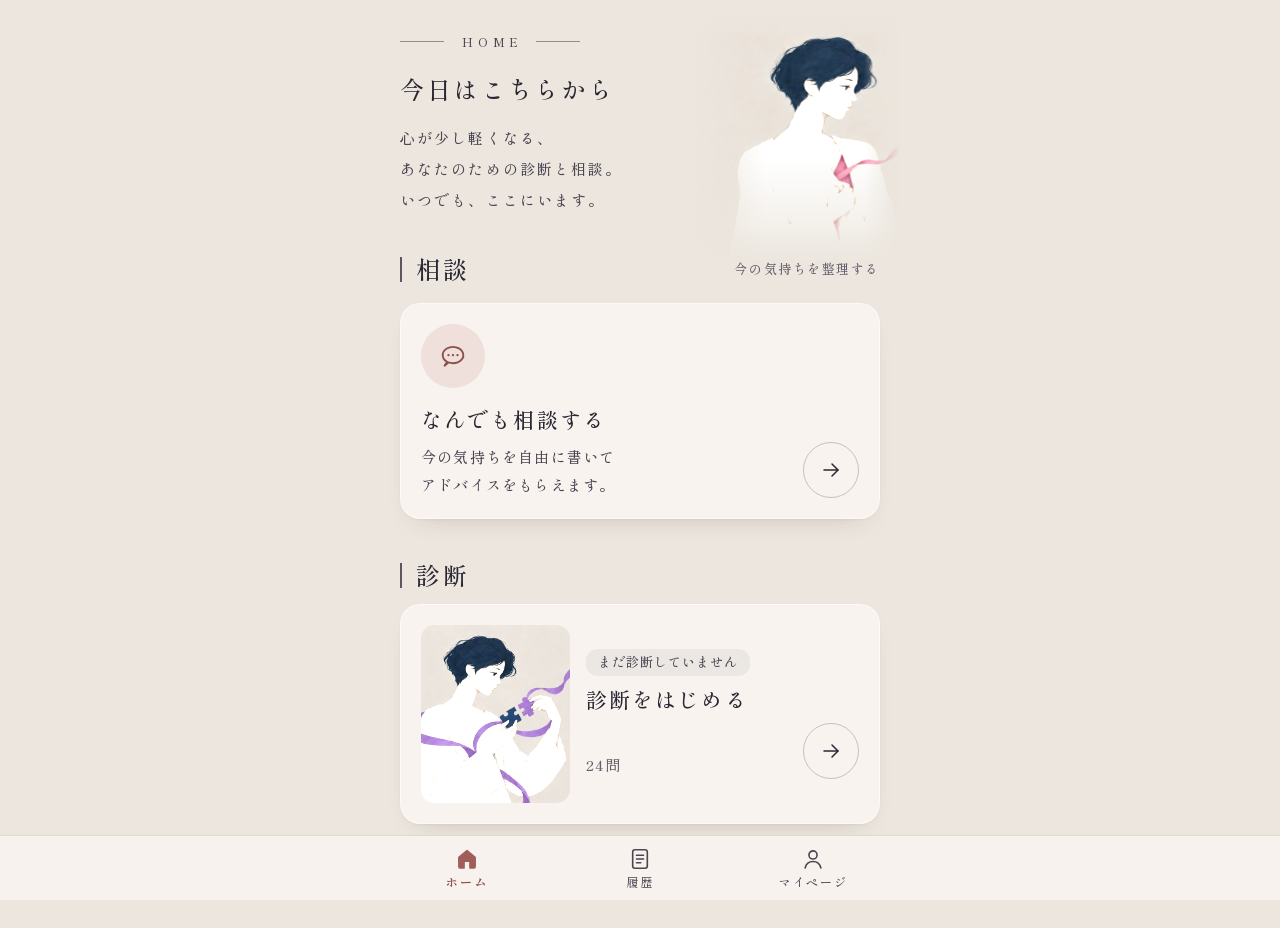
==== commit 6508493a: "新しい画面（app/）のサービス名を「喧嘩の答え」にする（決定 U43） 持ち主「サービス名は「喧嘩の答え」にする」、出す場所を聞いて「全部「喧嘩の答え」」に答えた。 - ブラウザのタブの題：app/" ====
--- a/app/index.html
+++ b/app/index.html
@@ -6,11 +6,11 @@
 <meta name="robots" content="noindex">
 <meta name="theme-color" content="#ECE6DE">
 <link rel="icon" href="data:image/svg+xml,%3Csvg xmlns='http://www.w3.org/2000/svg' viewBox='0 0 32 32'%3E%3Ccircle cx='16' cy='16' r='13' fill='%23ECE6DE'/%3E%3Cpath d='M10 9h12v14H10z' fill='%23A15E58'/%3E%3C/svg%3E">
-<title>16次元診断（新しい画面・試作）</title>
-<meta name="description" content="恋人との喧嘩での動き方を測る16次元診断と、次の一手を一緒に考える相談の、新しい画面の試作">
+<title>喧嘩の答え（試作）</title>
+<meta name="description" content="喧嘩の答え（試作）。恋人との喧嘩での動き方を測る診断と、次の一手を一緒に考える相談">
 <link rel="manifest" href="./manifest.webmanifest">
 <link rel="apple-touch-icon" sizes="180x180" href="./img/pwa/apple-touch-icon.png">
-<meta name="apple-mobile-web-app-title" content="16次元診断">
+<meta name="apple-mobile-web-app-title" content="喧嘩の答え">
 <!-- iPhone でホーム画面に追加したとき（docs/app-screens.md §15.10。決定 U37）。capable は2つとも書く（片方だけだと Chrome が古い書き方だと知らせる）。
      上の帯は default（black-translucent は帯の文字が白になり、明るい地の上で読めない）。
      起動画面は iPhone の縦向きだけ。端末の大きさと合う media の1枚が出る（作り方・表は tools/make_pwa_icons.mjs） -->
--- a/app/css/app.css
+++ b/app/css/app.css
@@ -1,4 +1,4 @@
-/* app/css/app.css — 新しい画面（app/）の色・文字・形・部品と、ホーム・アカウント・履歴・マイページ・診断結果の絵の一覧の画面。
+/* app/css/app.css — 新しい画面（app/）の色・文字・形・部品と、ホーム・アカウント・履歴・マイページ・診断結果の絵の一覧・診断結果の一覧・お問い合わせの画面。
    仕様：docs/app-screens.md §5（色・文字・形）。今の画面の css/ は読まない。ダークモードは作らない。
    診断の画面は app/css/diagnose.css、相談の画面は app/css/consult.css に足す（このファイルの変数と部品を使う）。
 
@@ -971,6 +971,169 @@
 .a-pwa-label { display: block; margin-top: var(--sp-4); margin-bottom: var(--sp-2); font-size: var(--fs-md); letter-spacing: 0.08em; color: var(--ink); }
 .a-pwa-code { min-height: 120px; font-family: ui-monospace, "SFMono-Regular", Menlo, Consolas, monospace; font-size: 1rem; line-height: 1.5; letter-spacing: 0; word-break: break-all; overflow-wrap: anywhere; }
 .a-pwa-error { margin-top: var(--sp-3); font-size: var(--fs-md); line-height: 1.8; letter-spacing: 0.06em; color: var(--rose-ink); word-break: auto-phrase; }
+/* ホーム画面で使うのをやめるには（§15.11。<details>。閉じておく。開くと今の端末の手順が先、ほかの端末はそのあと） */
+.a-pwa-stop { margin-top: var(--sp-4); border-top: 1px solid var(--line); }
+.a-pwa-stop > summary {
+  display: flex;
+  align-items: center;
+  justify-content: space-between;
+  gap: var(--sp-2);
+  min-height: 48px;
+  padding-top: var(--sp-2);
+  cursor: pointer;
+  list-style: none;
+  font-size: var(--fs-md);
+  letter-spacing: 0.08em;
+  color: var(--rose-ink);
+  word-break: auto-phrase;
+}
+.a-pwa-stop > summary::-webkit-details-marker { display: none; }
+.a-pwa-stop > summary .a-ic { flex: none; transition: transform var(--dur) var(--ease); }
+.a-pwa-stop[open] > summary .a-ic { transform: rotate(180deg); }
+.a-pwa-stop > summary:focus-visible { outline-offset: 2px; border-radius: var(--r-md); }
+.a-pwa-stop-body { padding-bottom: var(--sp-1); }
+.a-pwa-stop-body > .a-pwa-stop-first { margin-top: var(--sp-1); }
+.a-pwa-stop-dev { margin-top: var(--sp-4); }
+.a-pwa-stop-h { font-size: var(--fs-md); font-weight: 700; line-height: 1.6; letter-spacing: 0.08em; color: var(--ink); }
+.a-pwa-stop-other {
+  margin-top: var(--sp-5);
+  padding-top: var(--sp-3);
+  border-top: 1px dashed var(--line-strong);
+  font-size: var(--fs-sm);
+  font-weight: 500;
+  letter-spacing: 0.12em;
+  color: var(--muted);
+}
+.a-pwa-stop-other + .a-pwa-stop-dev { margin-top: var(--sp-2); }
+.a-pwa-stop-list { list-style: none; display: flex; flex-direction: column; gap: var(--sp-1); margin-top: var(--sp-1); }
+.a-pwa-stop-list li {
+  position: relative;
+  padding-left: 1em;
+  font-size: var(--fs-md);
+  line-height: 1.85;
+  letter-spacing: 0.04em;
+  color: var(--ink-2);
+  word-break: auto-phrase;
+}
+.a-pwa-stop-list li::before {
+  content: "";
+  position: absolute;
+  left: 0.1em;
+  top: 0.82em;
+  width: 5px; height: 5px;
+  border-radius: 50%;
+  background: var(--line-strong);
+}
+.a-pwa-stop-last { margin-top: var(--sp-4); }
+
+/* ======================================================================
+   画面：お問い合わせ（#contact。docs/app-screens.md §17。app/js/contact.js）
+     欄は1枚のカード（form.a-card）の中に縦に並べる。種類はラジオを丸いチップの形で（選んだら薄い赤の地と ✓。色だけに頼らない）
+     だめな欄：枠をくすんだ赤にし、下に文（.a-ct-error）。送れなかったときの文もボタンの上に同じ形で
+     メールで送るとき（決定 U40）は、欄の代わりに出す案内 .a-ct-mail（下のほう）
+   ====================================================================== */
+.a-ct-intro { margin-top: var(--sp-2); }
+.a-ct-notes { list-style: none; display: flex; flex-direction: column; gap: 2px; margin-top: var(--sp-3); }
+.a-ct-notes li { position: relative; padding-left: 1em; }
+.a-ct-notes li::before {
+  content: "";
+  position: absolute;
+  left: 0.1em;
+  top: 0.8em;
+  width: 5px; height: 5px;
+  border-radius: 50%;
+  background: var(--line-strong);
+}
+.a-ct-slot { margin-top: var(--sp-6); }
+.a-ct-form { display: flex; flex-direction: column; gap: var(--sp-6); }
+.a-ct-field { min-width: 0; margin: 0; padding: 0; border: 0; }
+.a-ct-label {
+  display: block;
+  padding: 0;
+  margin-bottom: var(--sp-2);
+  font-size: var(--fs-md);
+  font-weight: 700;
+  line-height: 1.6;
+  letter-spacing: 0.08em;
+  color: var(--ink);
+  word-break: auto-phrase;
+}
+.a-ct-chips { display: flex; flex-wrap: wrap; gap: var(--sp-2); }
+.a-ct-chip { position: relative; display: inline-flex; max-width: 100%; cursor: pointer; -webkit-tap-highlight-color: transparent; }
+.a-ct-chip > input { position: absolute; left: 0; top: 0; width: 1px; height: 1px; margin: 0; opacity: 0; }
+.a-ct-chip-face {
+  display: inline-flex;
+  align-items: center;
+  gap: 6px;
+  max-width: 100%;
+  min-height: 44px;
+  padding: 7px 16px;
+  border: 1px solid var(--field);
+  border-radius: var(--r-pill);
+  background: var(--surface-2);
+  color: var(--ink);
+  font-size: var(--fs-md);
+  line-height: 1.5;
+  letter-spacing: 0.04em;
+  transition: background-color var(--dur) var(--ease), border-color var(--dur) var(--ease);
+}
+.a-ct-chip-face > span { min-width: 0; }
+.a-ct-chip-face .a-ic { display: none; flex: none; width: 16px; height: 16px; stroke-width: 2; }
+.a-ct-chip:hover .a-ct-chip-face { background: #fff; }
+.a-ct-chip > input:checked + .a-ct-chip-face { background: var(--rose-soft); border-color: var(--rose); color: var(--rose-ink); font-weight: 700; }
+.a-ct-chip > input:checked + .a-ct-chip-face .a-ic { display: block; }
+.a-ct-chip > input:focus-visible + .a-ct-chip-face { outline: 2px solid var(--rose-ink); outline-offset: 3px; }
+.a-ct-kinds.is-invalid .a-ct-chip-face { border-color: var(--rose-ink); }
+.a-ct-count.is-over { color: var(--rose-ink); font-weight: 700; }
+.a-ct-body { min-height: 168px; }
+.a-ct-body[aria-invalid="true"], .a-ct-reply[aria-invalid="true"] { border-color: var(--rose-ink); box-shadow: inset 0 0 0 1px var(--rose-ink); }
+.a-ct-error { margin-top: var(--sp-2); font-size: var(--fs-md); line-height: 1.8; letter-spacing: 0.06em; color: var(--rose-ink); word-break: auto-phrase; }
+.a-ct-error[hidden] { display: none; }
+.a-ct-device { align-items: flex-start; margin-top: calc(-1 * var(--sp-2)); }
+.a-ct-device .a-check-box { margin-top: 0.15em; }
+.a-ct-device-val { color: var(--muted); word-break: auto-phrase; }
+.a-ct-off { margin-bottom: calc(-1 * var(--sp-3)); color: var(--ink-2); }
+.a-ct-msg:empty { display: none; }
+.a-ct-msg { margin-bottom: calc(-1 * var(--sp-3)); }
+.a-ct-msg > .a-ct-error { margin-top: 0; }
+.a-ct-send { padding-left: var(--sp-5); padding-right: var(--sp-5); }
+.a-ct-done { display: flex; flex-direction: column; gap: var(--sp-3); }
+.a-ct-done-h { display: flex; align-items: flex-start; gap: var(--sp-2); font-size: var(--fs-lg); font-weight: 500; line-height: 1.6; letter-spacing: 0.08em; color: var(--ink); word-break: auto-phrase; }
+.a-ct-done-h > .a-ic { flex: none; margin-top: 0.25em; color: var(--rose); }
+.a-ct-done .a-btn { margin-top: var(--sp-3); }
+/* メールのアプリを開いたあとの案内（送り方が "mail" のとき。§17.3。決定 U40）
+     上：封筒と「メールのアプリが開きます。」・［もう一度メールのアプリを開く］
+     線の下：開かないとき（宛先と［アドレスをコピー］、件名と本文の読むだけの欄と［文をコピー］）
+     線の下：［入力に戻る］と、文字リンクの形の［書いた物を消してマイページへ戻る］
+     宛先と文は、長くても枠の中で折り返す（320px でも横スクロールを出さない） */
+.a-ct-mail { display: flex; flex-direction: column; gap: var(--sp-4); min-width: 0; }
+.a-ct-mail-h { display: flex; align-items: flex-start; gap: var(--sp-2); font-size: var(--fs-lg); font-weight: 500; line-height: 1.6; letter-spacing: 0.08em; color: var(--ink); word-break: auto-phrase; }
+.a-ct-mail-h > .a-ic { flex: none; margin-top: 0.25em; color: var(--rose); }
+.a-ct-mail-lead { margin-top: var(--sp-2); font-size: var(--fs-md); line-height: 1.85; letter-spacing: 0.06em; color: var(--ink-2); word-break: auto-phrase; }
+.a-ct-mail .a-btn { padding-left: var(--sp-5); padding-right: var(--sp-5); letter-spacing: 0.08em; }
+.a-ct-mail .a-btn > .a-ic { width: 20px; height: 20px; }
+.a-ct-mail-fallback, .a-ct-mail-foot { display: flex; flex-direction: column; gap: var(--sp-3); min-width: 0; padding-top: var(--sp-5); border-top: 1px solid var(--line); }
+.a-ct-mail-sub { font-size: var(--fs-md); font-weight: 700; line-height: 1.6; letter-spacing: 0.08em; color: var(--ink); word-break: auto-phrase; }
+.a-ct-mail-how { margin-top: calc(-1 * var(--sp-2)); }
+.a-ct-mail-label { margin-top: var(--sp-2); margin-bottom: calc(-1 * var(--sp-1)); }
+.a-ct-mail-addr {
+  min-width: 0;
+  padding: 10px 14px;
+  border: 1px solid var(--line);
+  border-radius: var(--r-md);
+  background: var(--surface-2);
+  color: var(--ink);
+  font-family: ui-monospace, "SFMono-Regular", Menlo, Consolas, monospace;
+  font-size: 1rem;
+  line-height: 1.6;
+  letter-spacing: 0;
+  overflow-wrap: anywhere;
+  word-break: break-all;
+}
+.a-ct-mail-text { min-height: 200px; font-size: 1rem; line-height: 1.7; overflow-wrap: anywhere; }
+.a-ct-mail-msg:empty { display: none; }
+.a-ct-mail-manual { margin-top: calc(-1 * var(--sp-1)); color: var(--ink-2); }
+.a-ct-mail-clear-row { text-align: center; font-size: var(--fs-md); line-height: 1.6; letter-spacing: 0.06em; }
 
 /* ======================================================================
    画面：診断結果の絵の一覧（#images。docs/app-screens.md §14。app/js/images.js）
@@ -1065,6 +1228,147 @@
 .a-im-file { margin-top: 2px; font-family: var(--sans); font-weight: 400; font-size: var(--fs-xs); line-height: 1.5; letter-spacing: 0; color: var(--muted); }
 .a-im-foot { margin-top: var(--sp-8); }
 
+/* ======================================================================
+   画面：診断結果の一覧（#types。8つの軸 × 3つの型のタイプ図鑑。docs/app-screens.md §16。app/js/types.js）
+     軸の色は、目次のボタンと軸の節（.a-ty-axis）に --axis（絵の色）・--axis-deep（点の色）をインラインで渡す。無ければ墨系の中立色
+     スマホ：型のカードは縦に並べ、左に小さな絵・右に文、下に「この型に近い見出し」
+     PC（960px 以上）：この画面だけ中央の列を広げ（1040px）、カードを3列にする（上に絵・下に文）
+     あなたの型：「あなたの型」の印（文字とアイコン）と、カードの輪（色だけに頼らない）
+   ====================================================================== */
+.a-ty { --axis: var(--muted); --axis-deep: var(--muted); }
+.a-ty-intro { margin-top: var(--sp-2); max-width: 720px; }
+.a-ty-how { margin-top: var(--sp-3); }
+.a-ty-legend {
+  margin-top: var(--sp-4);
+  padding: var(--sp-3) var(--sp-4);
+  border: 1px solid var(--line);
+  border-radius: var(--r-md);
+  background: var(--surface);
+}
+.a-ty-legend-text { font-size: var(--fs-md); line-height: 1.8; letter-spacing: 0.06em; color: var(--ink); word-break: auto-phrase; }
+.a-ty-legend-list { list-style: none; display: flex; flex-direction: column; gap: var(--sp-2); margin-top: var(--sp-2); }
+.a-ty-legend-list li { display: flex; align-items: center; flex-wrap: wrap; gap: var(--sp-1) var(--sp-2); font-size: var(--fs-sm); line-height: 1.7; color: var(--ink-2); word-break: auto-phrase; }
+.a-ty-legend-none { margin-top: var(--sp-3); }
+
+/* 目次（軸へ移るボタン） */
+.a-ty-toc { margin-top: var(--sp-6); }
+.a-ty-toc-list { list-style: none; display: grid; grid-template-columns: repeat(2, minmax(0, 1fr)); gap: var(--sp-2); }
+.a-ty-toc-btn {
+  display: flex;
+  align-items: center;
+  gap: 7px;
+  width: 100%;
+  min-height: 44px;
+  height: 100%;
+  padding: 6px 10px;
+  border: 1px solid var(--line-strong);
+  border-radius: var(--r-md);
+  background: var(--surface);
+  color: var(--ink);
+  font-size: var(--fs-sm);
+  line-height: 1.45;
+  letter-spacing: 0.04em;
+  text-align: left;
+  transition: background var(--dur) var(--ease), border-color var(--dur) var(--ease);
+}
+.a-ty-toc-btn:hover { background: var(--surface-2); border-color: var(--field); }
+.a-ty-toc-num { flex: none; color: var(--ink-2); font-variant-numeric: tabular-nums; }
+.a-ty-toc-name { min-width: 0; word-break: auto-phrase; }
+.a-ty-dot { flex: none; display: inline-block; width: 10px; height: 10px; border-radius: 50%; background: var(--axis-deep); }
+
+/* 軸の節 */
+.a-ty-axes { display: flex; flex-direction: column; gap: var(--sp-8); margin-top: var(--sp-8); }
+.a-ty-axis { scroll-margin-top: var(--sp-4); }
+.a-ty-axis-head { margin-bottom: var(--sp-3); }
+.a-ty-axis-name {
+  display: flex;
+  align-items: center;
+  gap: 10px;
+  font-size: var(--fs-xl);
+  font-weight: 500;
+  line-height: 1.4;
+  letter-spacing: 0.1em;
+  word-break: auto-phrase;
+}
+.a-ty-axis-name .a-ty-dot { width: 12px; height: 12px; }
+.a-ty-axis-num { flex: none; font-variant-numeric: tabular-nums; }
+.a-ty-axis-ends { margin-top: 2px; padding-left: 22px; font-size: var(--fs-sm); line-height: 1.7; letter-spacing: 0.06em; color: var(--muted); }
+.a-ty-grid { list-style: none; display: flex; flex-direction: column; gap: var(--sp-3); }
+
+/* 型のカード */
+.a-ty-card {
+  display: grid;
+  grid-template-columns: 92px minmax(0, 1fr);
+  align-items: start;
+  column-gap: var(--sp-4);
+  row-gap: var(--sp-3);
+  padding: var(--sp-4);
+}
+.a-ty-card.is-yours { box-shadow: 0 0 0 2px var(--rose-ink), var(--shadow); }
+.a-ty-pic { width: 100%; background: var(--surface-2); }
+.a-ty-pic-none {
+  display: grid;
+  place-items: center;
+  aspect-ratio: 1;
+  border: 1.5px dashed var(--axis);
+  border-radius: var(--r-md);
+  font-size: var(--fs-xs);
+  letter-spacing: 0.1em;
+  color: var(--ink-2);
+}
+.a-ty-body { min-width: 0; }
+.a-ty-marks { display: flex; flex-wrap: wrap; gap: var(--sp-1); margin-bottom: var(--sp-2); }
+.a-ty-marks .a-badge { padding: 2px 10px; font-size: var(--fs-xs); letter-spacing: 0.04em; }
+.a-ty-name { font-size: var(--fs-lg); font-weight: 500; line-height: 1.5; letter-spacing: 0.06em; color: var(--ink); word-break: auto-phrase; }
+.a-ty-side { font-size: var(--fs-sm); letter-spacing: 0.06em; color: var(--ink-2); }
+.a-ty-ratio {
+  display: inline-block;
+  margin-top: 4px;
+  padding: 0 8px;
+  border-radius: var(--r-pill);
+  box-shadow: inset 0 0 0 1px var(--line-strong);
+  font-size: var(--fs-xs);
+  line-height: 1.75;
+  letter-spacing: 0.06em;
+  color: var(--ink-2);
+  font-variant-numeric: tabular-nums;
+}
+.a-ty-lead { margin-top: var(--sp-2); font-size: var(--fs-md); line-height: 1.85; letter-spacing: 0.04em; color: var(--ink-2); word-break: auto-phrase; }
+.a-ty-near { grid-column: 1 / -1; padding-top: var(--sp-3); border-top: 1px solid var(--line); }
+.a-ty-near-h { font-size: var(--fs-xs); line-height: 1.6; letter-spacing: 0.12em; color: var(--muted); }
+.a-ty-near-list { list-style: none; display: flex; flex-direction: column; gap: 2px; margin-top: 4px; }
+.a-ty-near-list li {
+  position: relative;
+  padding-left: 1em;
+  font-size: var(--fs-sm);
+  line-height: 1.75;
+  letter-spacing: 0.04em;
+  color: var(--ink);
+  word-break: auto-phrase;
+}
+.a-ty-near-list li::before {
+  content: "";
+  position: absolute;
+  left: 0.1em;
+  top: 0.78em;
+  width: 5px; height: 5px;
+  border-radius: 50%;
+  background: var(--axis-deep);
+}
+.a-ty-foot { margin-top: var(--sp-10); }
+
+@media (max-width: 359px) {
+  /* とても狭い画面では絵を小さくして、右の文の幅を取る */
+  .a-ty-card { grid-template-columns: 76px minmax(0, 1fr); column-gap: var(--sp-3); }
+}
+@media (min-width: 960px) {
+  body[data-route="types"] .a-shell { max-width: calc(1040px + 2 * var(--gutter)); }
+  .a-ty-toc-list { grid-template-columns: repeat(4, minmax(0, 1fr)); }
+  .a-ty-grid { display: grid; grid-template-columns: repeat(3, minmax(0, 1fr)); gap: var(--sp-4); }
+  .a-ty-card { grid-template-columns: minmax(0, 1fr); align-content: start; padding: var(--sp-5); }
+  .a-ty-foot { max-width: calc(var(--col) + 2 * var(--gutter)); }
+}
+
 /* 仮の画面（準備中） */
 .a-pending { padding: var(--sp-8) 0; text-align: center; }
 .a-pending .a-note { margin-top: var(--sp-3); }
--- a/app/css/diagnose.css
+++ b/app/css/diagnose.css
@@ -9,7 +9,10 @@
                   .a-dg-kicker／.a-dg-stem（W の場面）＋ .a-dg-ask／.a-dg-prompt（X の問い）／.a-dg-pair > .a-dg-ans.a-dg-ans-left|right
                   .a-dg-ans：.a-dg-ans-dot（丸い矢印）＋ .a-dg-ans-text（縦線つきの文）。.is-hot（つかんで動かしている）・.a-dg-moving（前面）
                   .a-dg-badge（上・下のときの「問題を変える」「戻る」）
-                .a-dg-hint（手のアイコンと案内）／.a-dg-swap（問題を変える｜残り n 回）／.a-dg-foot（戻る・中断）
+                .a-dg-hint（手のアイコンと案内の1行）／.a-dg-sep（細い短い線）／.a-dg-swap（問題を変える｜残り n 回）／.a-dg-foot（戻る・中断）
+              目立たせ方（決定 U41 の4。目線は 問い → 回答2枚 → ほか）：1 問い（「この場面で」は小さな札、場面の文がいちばん大きく、
+                「取りやすいのはどちら？」は文字の色・太字ですぐ下に）／2 回答2枚／3 ほか（上の題と数・案内・問題を変える・中断）は薄く小さく。
+                薄い文字は --muted（地・面の上で 4.5:1 以上）より薄くしない
                 入る動き：.a-dg-enter-left|right（左右で答えた直後）／-bottom（問題を変えた直後）／-top（戻った直後）
    結果       .a-dg-res > .a-dg-hero（主軸の絵と傾向の名前）
               .a-dg-cards > .a-dg-pc.a-dg-pc-main|support|contra|shape（左の帯）
@@ -18,6 +21,19 @@
               .a-dg-axes > .a-dg-axis-list > .a-dg-axis.is-a|is-b|is-mid|is-none（8つの軸。--x ●の位置、--axis・--axis-deep 軸の色）
                 .a-dg-axis-head（軸の絵か番号・題・右上の強さ）／.a-dg-axis-ends（両はしの傾向名）／.a-dg-track（横軸と●）
                 .a-dg-axis-share（「〜寄り 75%」。前に色の点 .a-dg-share-dot）
+   24問版（v4。決定 U42。JS は app/js/diagnose4.js・result4.js。下の「24問版」の節。クラスは a-d4- で始める）
+     開始画面   .a-d4-start（三択の開始画面の部品 .a-dg- を使う）＋ .a-d4-guide（開始時の案内）／.a-d4-old（三択の途中の続き）
+     質問       .a-d4-q[data-kind="R"|"P"] > .a-d4-qcard
+                  R：.a-d4-kicker ＋ .a-d4-statement（いちばん目立つ）
+                  P：.a-d4-kicker ＋ .a-d4-scene（いちばん目立つ）＋ .a-d4-ask ＋ .a-d4-ab > .a-d4-opt.a-d4-opt-a|b（A・B の印 .a-d4-opt-mark）
+                  .a-d4-choices > .a-d4-choice[aria-pressed][data-side]（5段階。前に選んだ答えは .is-picked ＋ .a-d4-picked の文字）
+                  .a-d4-unknown-wrap > .a-d4-unknown（判断できない。点線の枠・丸い形・「？」の印で、5段階と形でも分ける）
+                .a-d4-foot（戻る・中断。薄い色。文字は 4.5:1 以上）
+     結果       .a-d4-res（三択の結果の部品 .a-dg-hero・.a-dg-pc を使う）
+                .a-d4-combos > .a-d4-combo（あわせて見られる傾向）
+                .a-d4-doms > .a-d4-doms-note（補足）＋ .a-d4-dom-list > .a-d4-dom[data-state]（8つの領域。--axis・--axis-deep 軸の色）
+                  .a-d4-lv.a-d4-lv-a|b（普段の当てはまり。.a-d4-meter の4つの目盛り。埋まった数＝0〜4 の評定。A と B は別々の行）
+                  .a-d4-pref.is-a|b|mid|none（場面での選び方。.a-d4-pref-track の5つの位置と●）
    決まり：押せる部品は 44px 以上、焦点は app.css の輪、動きを減らす設定では動かさない、横スクロールを出さない */
 
 /* ======================================================================
@@ -59,7 +75,7 @@
   box-shadow: inset 0 0 0 1px var(--line);
   color: var(--ink-2);
 }
-/* 回答の丸（左＝くすんだ赤・右＝灰青）を小さく重ねる */
+/* 回答の丸（上の回答＝くすんだ赤の →・下の回答＝灰青の ←。決定 U41 の6）を小さく重ねる */
 .a-dg-how-pair { position: relative; background: transparent; box-shadow: none; }
 .a-dg-how-pair > span {
   position: absolute;
@@ -69,8 +85,8 @@
   border-radius: 50%;
   color: #fff;
 }
-.a-dg-dot-l { left: 0; top: 4px; background: var(--rose); }
-.a-dg-dot-r { right: 0; bottom: 4px; background: var(--slate); box-shadow: 0 0 0 2px var(--surface); }
+.a-dg-dot-top { right: 0; top: 4px; background: var(--rose); }
+.a-dg-dot-bottom { left: 0; bottom: 4px; background: var(--slate); box-shadow: 0 0 0 2px var(--surface); }
 
 .a-dg-note { margin-top: var(--sp-4); }
 .a-dg-actions { display: flex; flex-direction: column; gap: var(--sp-3); margin-top: var(--sp-6); }
@@ -81,12 +97,16 @@
    質問（#diagnose/q。画像3）
    ====================================================================== */
 .a-dg-count {
-  font-size: var(--fs-base);
-  letter-spacing: 0.14em;
-  color: var(--ink-2);
+  font-size: var(--fs-md);
+  letter-spacing: 0.1em;
+  color: var(--muted);
   white-space: nowrap;
   font-variant-numeric: tabular-nums;
 }
+/* 上の題「診断」は質問より目立たせない（U41 の4） */
+.a-dg-q .a-top-title { font-size: var(--fs-md); color: var(--muted); }
+.a-dg-q .a-top-title::before, .a-dg-q .a-top-title::after { background: var(--line-strong); opacity: 1; }
+.a-dg-q .a-top-back { color: var(--ink-2); }
 
 .a-dg-progress {
   height: 6px;
@@ -132,8 +152,9 @@
   align-items: center;
   justify-content: center;
   gap: var(--sp-2);
-  font-size: var(--fs-md);
-  letter-spacing: 0.16em;
+  font-size: var(--fs-sm);
+  line-height: 1.6;
+  letter-spacing: 0.1em;
   color: var(--muted);
   text-align: center;
 }
@@ -153,14 +174,20 @@
   text-wrap: balance;
   word-break: auto-phrase;
 }
-.a-dg-prompt { font-size: clamp(1.3rem, 6vw, 1.625rem); line-height: 1.55; letter-spacing: 0.08em; }
-.a-dg-stem, .a-dg-prompt-practice { font-size: clamp(1.1875rem, 5.2vw, 1.375rem); line-height: 1.7; letter-spacing: 0.08em; }
+/* 問いの字間は文として読める程度に（U41 の4。前は 0.08〜0.12em で字がばらけて見えた） */
+.a-dg-prompt { font-size: clamp(1.3rem, 6vw, 1.625rem); line-height: 1.55; letter-spacing: 0.04em; }
+.a-dg-stem, .a-dg-prompt-practice { font-size: clamp(1.1875rem, 5.2vw, 1.375rem); line-height: 1.7; letter-spacing: 0.04em; }
+/* 「取りやすいのはどちら？」：場面の文のすぐ下に、文字の色・太字で（灰色の添え書きに見せない） */
 .a-dg-ask {
-  margin-top: var(--sp-2);
+  margin-top: var(--sp-1);
   text-align: center;
-  font-size: var(--fs-base);
-  letter-spacing: 0.12em;
-  color: var(--ink-2);
+  font-size: var(--fs-lg);
+  font-weight: 700;
+  line-height: 1.6;
+  letter-spacing: 0.04em;
+  color: var(--ink);
+  text-wrap: balance;
+  word-break: auto-phrase;
 }
 .a-dg-prompt:focus, .a-dg-stem:focus { outline: none; }
 
@@ -168,10 +195,10 @@
   display: flex;
   flex-direction: column;
   gap: var(--sp-3);
-  margin-top: var(--sp-5);
-}
-
-/* 回答のカード（上＝左の回答：丸・縦線・文／下＝右の回答：文・縦線・丸） */
+  margin-top: var(--sp-6);
+}
+
+/* 回答のカード（決定 U41 の6：上＝選択肢 left〔.a-dg-ans-left〕：文・縦線・右に丸「→」／下＝選択肢 right〔.a-dg-ans-right〕：左に丸「←」・縦線・文） */
 .a-dg-ans {
   position: relative;
   display: flex;
@@ -191,23 +218,24 @@
   font-size: 1.0625rem;
   font-weight: 500;
   line-height: 1.85;
-  letter-spacing: 0.08em;
+  letter-spacing: 0.04em;
   text-align: left;
   transform-origin: 50% 85%;
   touch-action: none;
   transition: border-color var(--dur) var(--ease), box-shadow var(--dur) var(--ease), opacity 0.15s var(--ease);
 }
-/* 角の薄い円（画像のとおり。左は赤、右は灰青） */
+/* 角の薄い円（上のカードは赤で左上、下のカードは灰青で右下。丸の反対の角）。文と張り合わないよう薄く（U41 の4・6） */
 .a-dg-ans::before {
   content: "";
   position: absolute;
   z-index: 0;
   width: 210px; height: 210px;
   border-radius: 50%;
+  opacity: 0.45;
   pointer-events: none;
 }
-.a-dg-ans-left::before { top: -118px; right: -86px; background: rgb(240 224 219 / 0.7); }
-.a-dg-ans-right::before { bottom: -124px; left: -96px; background: rgb(227 229 234 / 0.75); }
+.a-dg-ans-left::before { top: -118px; left: -86px; background: rgb(240 224 219 / 0.7); }
+.a-dg-ans-right::before { bottom: -124px; right: -96px; background: rgb(227 229 234 / 0.75); }
 .a-dg-ans > * { position: relative; z-index: 1; }
 .a-dg-ans:hover { border-color: var(--line-strong); }
 .a-dg-ans:active { box-shadow: 0 1px 2px rgb(74 52 40 / 0.06); }
@@ -233,8 +261,8 @@
   align-items: center;
   word-break: auto-phrase;
 }
-.a-dg-ans-left .a-dg-ans-text { padding-left: 20px; border-left: 1px solid #E6CFCA; }
-.a-dg-ans-right .a-dg-ans-text { padding-right: 20px; border-right: 1px solid #D5D8E0; }
+.a-dg-ans-left .a-dg-ans-text { padding-right: 20px; border-right: 1px solid #E6CFCA; }
+.a-dg-ans-right .a-dg-ans-text { padding-left: 20px; border-left: 1px solid #D5D8E0; }
 
 /* 前に選んだ回答（戻ったとき） */
 .a-dg-ans.is-picked { border-color: var(--rose); box-shadow: 0 0 0 1px var(--rose), var(--shadow); }
@@ -259,7 +287,8 @@
 .a-dg-ans.is-hot.a-dg-ans-left { border-color: var(--rose); }
 .a-dg-ans.is-hot.a-dg-ans-right { border-color: var(--slate-ink); }
 .a-dg-qcard.is-ready .a-dg-ans.is-hot .a-dg-ans-dot { transform: scale(1.08); box-shadow: 0 0 0 6px rgb(255 255 255 / 0.7); }
-.a-dg-qcard[data-swipe="left"] .a-dg-ans-right, .a-dg-qcard[data-swipe="right"] .a-dg-ans-left { opacity: 0.55; }
+/* 選ばない方を薄く（右へ＝上の回答を選ぶので下を、左へ＝下の回答を選ぶので上を。U41 の6） */
+.a-dg-qcard[data-swipe="right"] .a-dg-ans-right, .a-dg-qcard[data-swipe="left"] .a-dg-ans-left { opacity: 0.55; }
 .a-dg-moving { z-index: 2; }
 
 /* 上・下（問題を変える・戻る）のときの印 */
@@ -298,63 +327,65 @@
 @keyframes a-dg-in-bottom { from { transform: translateY(48px); opacity: 0; } to { transform: none; opacity: 1; } }
 @keyframes a-dg-in-top { from { transform: translateY(-48px); opacity: 0; } to { transform: none; opacity: 1; } }
 
-/* 下の案内・問題を変える・中断 */
-.a-dg-hint { margin-top: var(--sp-5); text-align: center; color: var(--ink-2); }
-.a-dg-hand {
-  display: flex;
+/* 下の案内・問題を変える・中断（どれも質問より薄く小さく。U41 の4） */
+.a-dg-hint { margin-top: var(--sp-5); text-align: center; }
+.a-dg-hint-text {
+  display: flex;
+  flex-wrap: wrap;
   align-items: center;
   justify-content: center;
-  gap: var(--sp-3);
+  gap: 2px var(--sp-2);
+  font-size: var(--fs-sm);
+  line-height: 1.7;
+  letter-spacing: 0.06em;
+  color: var(--muted);
+}
+.a-dg-hand { display: inline-flex; align-items: center; gap: 2px; color: var(--muted); }
+.a-dg-hand .a-ic-hand { stroke-width: 1.4; }
+.a-dg-kbd { margin-top: var(--sp-1); font-size: var(--fs-xs); line-height: 1.7; letter-spacing: 0.04em; color: var(--muted); }
+/* 前の「または」の区切り：文字を外し、細い短い線だけ */
+.a-dg-sep { width: 56px; height: 1px; margin: var(--sp-4) auto; background: var(--line-strong); }
+
+.a-dg-tools { display: flex; flex-direction: column; align-items: center; gap: var(--sp-3); }
+/* 問題を変える｜残り n 回：枠だけの小さめのボタン（高さ 44px）。数は主の色にしない */
+.a-dg-swap {
+  min-height: 44px;
+  gap: 0;
+  padding: 6px 20px;
+  border-color: var(--line-strong);
+  background: transparent;
   color: var(--ink-2);
-}
-.a-dg-hand .a-ic-hand { stroke-width: 1.2; }
-.a-dg-hint-text {
-  margin-top: var(--sp-1);
-  font-size: var(--fs-md);
-  line-height: 1.75;
-  letter-spacing: 0.12em;
+  font-size: var(--fs-md);
+}
+.a-dg-swap:hover { border-color: var(--field); background: var(--surface-2); color: var(--ink); }
+.a-dg-swap > .a-ic { width: 18px; height: 18px; margin-right: 8px; color: currentColor; }
+.a-dg-swap-label { font-size: var(--fs-md); font-weight: 500; letter-spacing: 0.08em; }
+.a-dg-swap-left {
+  margin-left: 12px;
+  padding-left: 12px;
+  border-left: 1px solid var(--line-strong);
+  font-size: var(--fs-sm);
+  letter-spacing: 0.06em;
   color: var(--muted);
-}
-.a-dg-kbd { margin-top: var(--sp-2); font-size: var(--fs-xs); line-height: 1.7; letter-spacing: 0.04em; color: var(--muted); }
-.a-dg-q .a-or { margin: var(--sp-3) 0; }
-
-.a-dg-tools { display: flex; flex-direction: column; align-items: center; gap: var(--sp-3); }
-.a-dg-swap {
-  width: min(100%, 340px);
-  min-height: 58px;
-  gap: 0;
-  padding: 8px 24px;
-  border-color: #C9ABA5;
-  background: rgb(252 250 247 / 0.7);
-}
-.a-dg-swap:hover { border-color: var(--rose); background: var(--surface-2); }
-.a-dg-swap > .a-ic { width: 26px; height: 26px; margin-right: 14px; color: var(--ink); }
-.a-dg-swap-label { font-size: var(--fs-lg); font-weight: 700; letter-spacing: 0.14em; }
-.a-dg-swap-left {
-  margin-left: 18px;
-  padding-left: 18px;
-  border-left: 1px solid var(--line-strong);
-  font-size: var(--fs-md);
-  letter-spacing: 0.08em;
-  color: var(--ink-2);
   white-space: nowrap;
 }
-.a-dg-swap-left b { margin: 0 2px; font-size: 1.5rem; font-weight: 500; line-height: 1; color: var(--rose-ink); font-variant-numeric: tabular-nums; }
+.a-dg-swap-left b { margin: 0 1px; font-size: var(--fs-sm); font-weight: 500; color: inherit; font-variant-numeric: tabular-nums; }
 .a-dg-skipnote { max-width: 340px; text-align: center; }
 .a-dg-practice-note { margin-top: var(--sp-4); text-align: center; }
 
+/* 戻る・中断：小さな薄い文字のリンク（下線は薄い線の色。中断は 390px で1行） */
 .a-dg-foot {
   display: flex;
   flex-direction: column;
   align-items: center;
   gap: var(--sp-1);
-  margin-top: var(--sp-4);
-  font-size: var(--fs-md);
-  letter-spacing: 0.06em;
+  margin-top: var(--sp-3);
+  font-size: var(--fs-sm);
+  letter-spacing: 0.04em;
   text-align: center;
 }
-.a-dg-foot .a-link { color: var(--ink-2); }
-.a-dg-foot .a-link:hover { color: var(--rose-ink); }
+.a-dg-foot .a-link, .a-dg-foot .a-link:visited { color: var(--muted); text-decoration-color: var(--line-strong); }
+.a-dg-foot .a-link:hover { color: var(--ink-2); text-decoration-color: currentColor; }
 
 /* ======================================================================
    結果（#result。画像6）
@@ -580,7 +611,6 @@
    色（§13）：A 側＝その軸の色（●は --axis-deep＝面との比 3 以上、帯は --axis）、B 側＝紺 --navy、まんなか＝墨。
    --axis・--axis-deep は result.js が行ごとに置く（値は app/js/axis_art.js）。
    文字は墨のまま（軸の色は文字には面との比 4.5 が取れないため）。「〜寄り」の前に色の点を添え、文字でも「〜寄り」と出すので色だけに頼らない */
-.a-dg-axes-note { margin-bottom: var(--sp-3); }
 .a-dg-axis-list { list-style: none; padding-top: var(--sp-1); padding-bottom: var(--sp-1); }
 .a-dg-axis {
   --navy: #22315A;
@@ -733,6 +763,261 @@
 .a-dg-res-rows { margin-top: var(--sp-4); padding-top: 0; padding-bottom: 0; }
 .a-dg-empty { margin-top: var(--sp-6); }
 
+/* ======================================================================
+   24問版（v4。決定 U42）：開始画面・質問・結果
+   見た目の強さ：問い（文・場面）がいちばん目立つ（明朝・大きく・墨）。次に答えのボタン（面の色・枠・文字は墨）。
+   進み具合・戻る・中断・小さな見出しは薄く（--muted。地 #ECE6DE の上で 4.9:1）
+   ====================================================================== */
+.a-d4-title { font-size: clamp(1.5rem, 6.6vw, 1.6875rem); }
+.a-d4-guide { margin-top: var(--sp-2); }
+.a-d4-guide-text {
+  margin-top: var(--sp-2);
+  font-family: var(--sans);
+  font-size: var(--fs-md);
+  line-height: 1.95;
+  letter-spacing: 0.04em;
+  color: var(--ink);
+}
+.a-d4-start .a-dg-how { margin-top: var(--sp-4); }
+.a-d4-how-q { font-family: var(--serif); font-size: 1.375rem; line-height: 1; color: var(--ink-2); }
+.a-d4-old { margin-top: var(--sp-5); }
+.a-d4-old-text { margin-bottom: var(--sp-3); font-size: var(--fs-md); line-height: 1.8; letter-spacing: 0.04em; color: var(--ink-2); }
+
+/* 質問 */
+.a-d4-q .a-top-title { color: var(--muted); }
+.a-d4-count { font-size: var(--fs-sm); color: var(--muted); letter-spacing: 0.1em; }
+.a-d4-progress { height: 4px; }
+.a-d4-qcard { padding-top: var(--sp-6); }
+.a-d4-enter { animation: a-dg-fade 0.18s ease-out; }
+.a-d4-kicker {
+  font-size: var(--fs-sm);
+  letter-spacing: 0.16em;
+  color: var(--muted);
+}
+.a-d4-statement, .a-d4-scene {
+  margin-top: var(--sp-3);
+  color: var(--ink);
+  font-weight: 700;
+  word-break: auto-phrase;
+  text-wrap: pretty;
+}
+.a-d4-statement { font-size: clamp(1.3125rem, 5.8vw, 1.5rem); line-height: 1.75; letter-spacing: 0.06em; }
+.a-d4-scene { font-size: clamp(1.25rem, 5.4vw, 1.4375rem); line-height: 1.75; letter-spacing: 0.06em; }
+.a-d4-statement:focus, .a-d4-scene:focus { outline: none; }
+.a-d4-ask {
+  margin-top: var(--sp-4);
+  font-size: var(--fs-base);
+  line-height: 1.7;
+  letter-spacing: 0.08em;
+  color: var(--ink-2);
+  word-break: auto-phrase;
+}
+.a-d4-ab { display: grid; gap: var(--sp-2); margin-top: var(--sp-3); }
+.a-d4-opt {
+  display: grid;
+  grid-template-columns: 32px minmax(0, 1fr);
+  align-items: center;
+  gap: var(--sp-3);
+  padding: 12px 16px;
+  border-radius: var(--r-md);
+  background: var(--surface-2);
+  box-shadow: inset 0 0 0 1px var(--line);
+}
+.a-d4-opt-mark {
+  display: grid;
+  place-items: center;
+  width: 32px; height: 32px;
+  border-radius: 50%;
+  color: #fff;
+  font-size: var(--fs-md);
+  font-weight: 700;
+  letter-spacing: 0;
+}
+.a-d4-opt-a .a-d4-opt-mark { background: var(--rose); }
+.a-d4-opt-b .a-d4-opt-mark { background: var(--slate-ink); }
+.a-d4-opt-text {
+  font-size: 1.0625rem;
+  font-weight: 700;
+  line-height: 1.7;
+  letter-spacing: 0.05em;
+  color: var(--ink);
+  word-break: auto-phrase;
+}
+
+.a-d4-choices { display: flex; flex-direction: column; gap: 10px; margin-top: var(--sp-6); }
+.a-d4-choice {
+  position: relative;
+  display: flex;
+  align-items: center;
+  justify-content: space-between;
+  gap: var(--sp-2);
+  width: 100%;
+  min-height: 52px;
+  margin: 0;
+  padding: 10px 18px;
+  border: 1px solid var(--line-strong);
+  border-radius: var(--r-md);
+  background: var(--surface);
+  color: var(--ink);
+  font-family: var(--serif);
+  font-size: var(--fs-base);
+  font-weight: 500;
+  line-height: 1.5;
+  letter-spacing: 0.08em;
+  text-align: left;
+  cursor: pointer;
+  -webkit-tap-highlight-color: transparent;
+  transition: border-color var(--dur) var(--ease), background-color var(--dur) var(--ease);
+}
+.a-d4-choice:hover { border-color: var(--field); background: var(--surface-2); }
+.a-d4-choice:active { background: var(--rose-soft); }
+.a-d4-choice:focus-visible { outline-offset: 3px; }
+/* P：A 側・B 側の帯（文字にも A・B があるので色だけには頼らない） */
+.a-d4-choice[data-side="a"] { box-shadow: inset 4px 0 0 #D9B2AD; }
+.a-d4-choice[data-side="b"] { box-shadow: inset 4px 0 0 #B7BCC8; }
+.a-d4-choice-label { min-width: 0; word-break: auto-phrase; }
+.a-d4-choice.is-picked { border-color: var(--rose); border-width: 2px; padding: 9px 17px; background: var(--surface-2); }
+.a-d4-picked {
+  flex: none;
+  display: inline-flex;
+  align-items: center;
+  gap: 3px;
+  font-family: var(--sans);
+  font-size: var(--fs-xs);
+  letter-spacing: 0.04em;
+  color: var(--rose-ink);
+  white-space: nowrap;
+}
+
+/* 判断できない：線で分け、点線の枠・丸い形・「？」の印（5段階とは形でも分ける） */
+.a-d4-unknown-wrap { margin-top: var(--sp-5); padding-top: var(--sp-4); border-top: 1px dashed var(--line-strong); }
+.a-d4-unknown {
+  display: flex;
+  align-items: center;
+  justify-content: center;
+  gap: 12px;
+  width: 100%;
+  min-height: 52px;
+  margin: 0;
+  padding: 10px 18px;
+  border: 1.5px dashed var(--field);
+  border-radius: var(--r-pill);
+  background: transparent;
+  color: var(--ink-2);
+  font-family: var(--serif);
+  font-size: var(--fs-md);
+  line-height: 1.5;
+  letter-spacing: 0.06em;
+  text-align: left;
+  cursor: pointer;
+}
+.a-d4-unknown:hover { background: rgb(252 250 247 / 0.7); color: var(--ink); }
+.a-d4-unknown:focus-visible { outline-offset: 3px; }
+.a-d4-unknown.is-picked { border-style: solid; border-color: var(--rose); background: var(--surface-2); color: var(--ink); }
+.a-d4-unknown-mark {
+  flex: none;
+  display: grid;
+  place-items: center;
+  width: 24px; height: 24px;
+  border: 1px solid currentColor;
+  border-radius: 50%;
+  font-size: var(--fs-sm);
+  line-height: 1;
+}
+.a-d4-unknown-label { min-width: 0; word-break: auto-phrase; }
+.a-d4-unknown-sub { display: inline-block; font-size: var(--fs-sm); }
+
+.a-d4-foot { margin-top: var(--sp-5); font-size: var(--fs-sm); }
+.a-d4-foot .a-link { color: var(--muted); }
+
+/* 結果 */
+.a-d4-res-note { margin-top: var(--sp-2); }
+.a-d4-pc-body { margin-top: 0; }
+.a-d4-overall .a-dg-pc-title { margin-top: 0; }
+.a-d4-none-text { font-size: var(--fs-base); line-height: 1.9; letter-spacing: 0.04em; color: var(--ink); }
+.a-d4-none-sub { margin-top: var(--sp-2); }
+.a-d4-none-btn { margin-top: var(--sp-4); }
+
+.a-d4-combo-list { list-style: none; padding-top: var(--sp-1); padding-bottom: var(--sp-1); }
+.a-d4-combo { padding: var(--sp-3) 0; }
+.a-d4-combo + .a-d4-combo { border-top: 1px solid var(--line); }
+.a-d4-combo-text { font-size: var(--fs-lg); font-weight: 700; line-height: 1.7; letter-spacing: 0.05em; color: var(--ink); word-break: auto-phrase; }
+.a-d4-combo-dom { margin-top: 2px; }
+
+.a-d4-doms-note { margin-bottom: var(--sp-3); }   /* 24問の「8つの領域」の補足（三択の .a-dg-axes-note は U41 で外した） */
+.a-d4-dom-list { list-style: none; padding-top: var(--sp-1); padding-bottom: var(--sp-1); }
+.a-d4-dom { --navy: #22315A; padding: var(--sp-5) 0; }
+.a-d4-dom + .a-d4-dom { border-top: 1px solid var(--line); }
+.a-d4-dom-titles { flex: 1; min-width: 0; }
+.a-d4-dom-name { font-size: var(--fs-sm); line-height: 1.6; letter-spacing: 0.08em; color: var(--muted); }
+.a-d4-dom-title {
+  font-size: var(--fs-lg);
+  font-weight: 700;
+  line-height: 1.55;
+  letter-spacing: 0.05em;
+  color: var(--ink);
+  word-break: auto-phrase;
+  text-wrap: pretty;
+}
+.a-d4-dom-body {
+  margin-top: var(--sp-3);
+  font-family: var(--sans);
+  font-size: var(--fs-md);
+  line-height: 1.9;
+  letter-spacing: 0.04em;
+  color: var(--ink-2);
+}
+.a-d4-sub { margin-top: var(--sp-4); font-size: var(--fs-xs); letter-spacing: 0.12em; color: var(--muted); }
+/* 普段の当てはまり：1行目に傾向の名前とラベル、2行目に4つの目盛り（A と B は別々の行。片方からもう片方を出さない） */
+.a-d4-lv {
+  display: grid;
+  grid-template-columns: minmax(0, 1fr) auto;
+  align-items: baseline;
+  gap: 2px var(--sp-3);
+  margin-top: var(--sp-2);
+}
+.a-d4-lv-name { font-size: var(--fs-md); font-weight: 700; letter-spacing: 0.06em; color: var(--ink); }
+.a-d4-lv-text { grid-row: 1; grid-column: 2; font-size: var(--fs-sm); letter-spacing: 0.04em; color: var(--ink-2); text-align: right; }
+.a-d4-lv.is-none .a-d4-lv-text { color: var(--muted); }
+.a-d4-meter { grid-row: 2; grid-column: 1 / -1; display: grid; grid-template-columns: repeat(4, 1fr); gap: 4px; height: 8px; }
+.a-d4-meter > i { border-radius: 4px; background: var(--line); }
+.a-d4-lv-a .a-d4-meter > i.is-on { background: var(--axis-deep, var(--rose)); }
+.a-d4-lv-b .a-d4-meter > i.is-on { background: var(--navy); }
+.a-d4-lv.is-none .a-d4-meter > i { background: transparent; box-shadow: inset 0 0 0 1px var(--line-strong); }
+/* 場面での選び方：両はしに A・B、5つの位置と● */
+.a-d4-pref-ends { display: flex; justify-content: space-between; gap: var(--sp-3); margin-top: var(--sp-1); font-size: var(--fs-xs); letter-spacing: 0.06em; color: var(--muted); }
+.a-d4-pref-track {
+  position: relative;
+  display: grid;
+  grid-template-columns: repeat(5, 1fr);
+  align-items: center;
+  height: 22px;
+  margin-top: 2px;
+}
+.a-d4-pref-track::before {
+  content: "";
+  position: absolute;
+  left: 10%; right: 10%;
+  top: calc(50% - 1px);
+  height: 2px;
+  border-radius: 1px;
+  background: var(--line-strong);
+}
+.a-d4-pref-track > i {
+  position: relative;
+  justify-self: center;
+  width: 10px; height: 10px;
+  border-radius: 50%;
+  background: var(--surface);
+  box-shadow: inset 0 0 0 1.5px var(--field);
+}
+.a-d4-pref-track > i.is-on { width: 18px; height: 18px; box-shadow: 0 0 0 2.5px var(--surface); }
+.a-d4-pref.is-a .a-d4-pref-track > i.is-on { background: var(--axis-deep, var(--rose)); }
+.a-d4-pref.is-b .a-d4-pref-track > i.is-on { background: var(--navy); }
+.a-d4-pref.is-mid .a-d4-pref-track > i.is-on { background: var(--night); }
+.a-d4-pref-text { margin-top: 2px; font-size: var(--fs-sm); font-weight: 700; letter-spacing: 0.06em; color: var(--ink); text-align: center; }
+.a-d4-pref.is-none .a-d4-pref-text { font-weight: 400; color: var(--muted); }
+
 /* ---------------------------------------------------------------- 狭い画面 */
 @media (max-width: 419px) {
   /* 8つの軸：強さは入る・入らないが軸ごとに違うと並びがそろわないので、いつも題の下の行（右寄せ）に */
@@ -741,14 +1026,16 @@
 @media (max-width: 359px) {
   .a-dg-ans { gap: 14px; padding: 18px 16px; font-size: var(--fs-base); }
   .a-dg-ans-dot { width: 52px; height: 52px; }
-  .a-dg-ans-left .a-dg-ans-text { padding-left: 14px; }
-  .a-dg-ans-right .a-dg-ans-text { padding-right: 14px; }
-  .a-dg-swap { padding: 8px 16px; }
-  .a-dg-swap-left { margin-left: 12px; padding-left: 12px; }
+  .a-dg-ans-left .a-dg-ans-text { padding-right: 14px; }
+  .a-dg-ans-right .a-dg-ans-text { padding-left: 14px; }
+  .a-dg-swap { padding: 6px 16px; }
+  .a-dg-swap-left { margin-left: 10px; padding-left: 10px; }
 }
 
 /* ---------------------------------------------------------------- 動きを減らす設定 */
 @media (prefers-reduced-motion: reduce) {
   .a-dg-qcard[class*="a-dg-enter-"], .a-dg-qcard[class*="a-dg-enter-"] > * { animation: none !important; }
+  .a-d4-enter { animation: none !important; }
+  .a-d4-choice, .a-d4-unknown { transition: none; }
   .a-dg-progress > i { transition: none; }
 }
--- a/app/css/consult.css
+++ b/app/css/consult.css
@@ -50,6 +50,27 @@
 .a-cs-intro { display: flex; flex-direction: column; gap: var(--sp-2); padding-top: var(--sp-3); }
 .a-cs-title { margin-bottom: var(--sp-1); }
 .a-cs-intro .a-lead { font-size: var(--fs-md); letter-spacing: 0.08em; }
+/* 書き方の例（見出しの2つの文の下。決定 U41 の1）。小さな文の箱：何を書くか（左）と例（右）。狭い幅でも横にはみ出さない */
+.a-cs-guide {
+  margin-top: var(--sp-2);
+  padding: var(--sp-3) var(--sp-4);
+  border: 1px solid var(--line);
+  border-radius: var(--r-md);
+  background: var(--surface);
+  font-size: var(--fs-sm);
+  line-height: 1.7;
+  letter-spacing: 0.04em;
+  color: var(--muted);
+}
+.a-cs-guide-h, .a-cs-guide-list, .a-cs-guide-foot { word-break: auto-phrase; }
+.a-cs-guide-h { margin-bottom: var(--sp-2); color: var(--ink-2); font-weight: 700; letter-spacing: 0.04em; }
+.a-cs-keep { display: inline-block; }
+/* 左の列は6字ほど（「今どうなって／いるか」は狭い幅で2行に）。右の例に幅を残す */
+.a-cs-guide-list { display: grid; grid-template-columns: max-content minmax(0, 1fr); gap: 4px var(--sp-3); margin: 0; }
+.a-cs-guide-row { display: contents; }
+.a-cs-guide-row dt { max-width: 6.4em; color: var(--ink-2); line-height: 1.6; }
+.a-cs-guide-row dd { margin: 0; min-width: 0; line-height: 1.6; }
+.a-cs-guide-foot { margin-top: var(--sp-3); padding-top: var(--sp-2); border-top: 1px solid var(--line); }
 .a-cs-form { padding: var(--sp-5) var(--sp-4) var(--sp-4); }
 @media (min-width: 400px) { .a-cs-form { padding-left: var(--sp-5); padding-right: var(--sp-5); } }
 .a-cs-form-head {
@@ -106,6 +127,9 @@
   text-align: left;
 }
 .a-cs-example:hover { border-color: var(--line-strong); background: #fff; }
+/* 例文の小さな題（U41 の2。例文の全文の上に1行） */
+.a-cs-example-label { display: block; margin-bottom: 2px; font-family: var(--serif); font-weight: 700; font-size: var(--fs-sm); letter-spacing: 0.06em; color: var(--rose-ink); }
+.a-cs-example-text { display: block; }
 .a-cs-field { position: relative; }
 .a-cs-text { min-height: 200px; padding-bottom: 40px; }
 .a-cs-count {
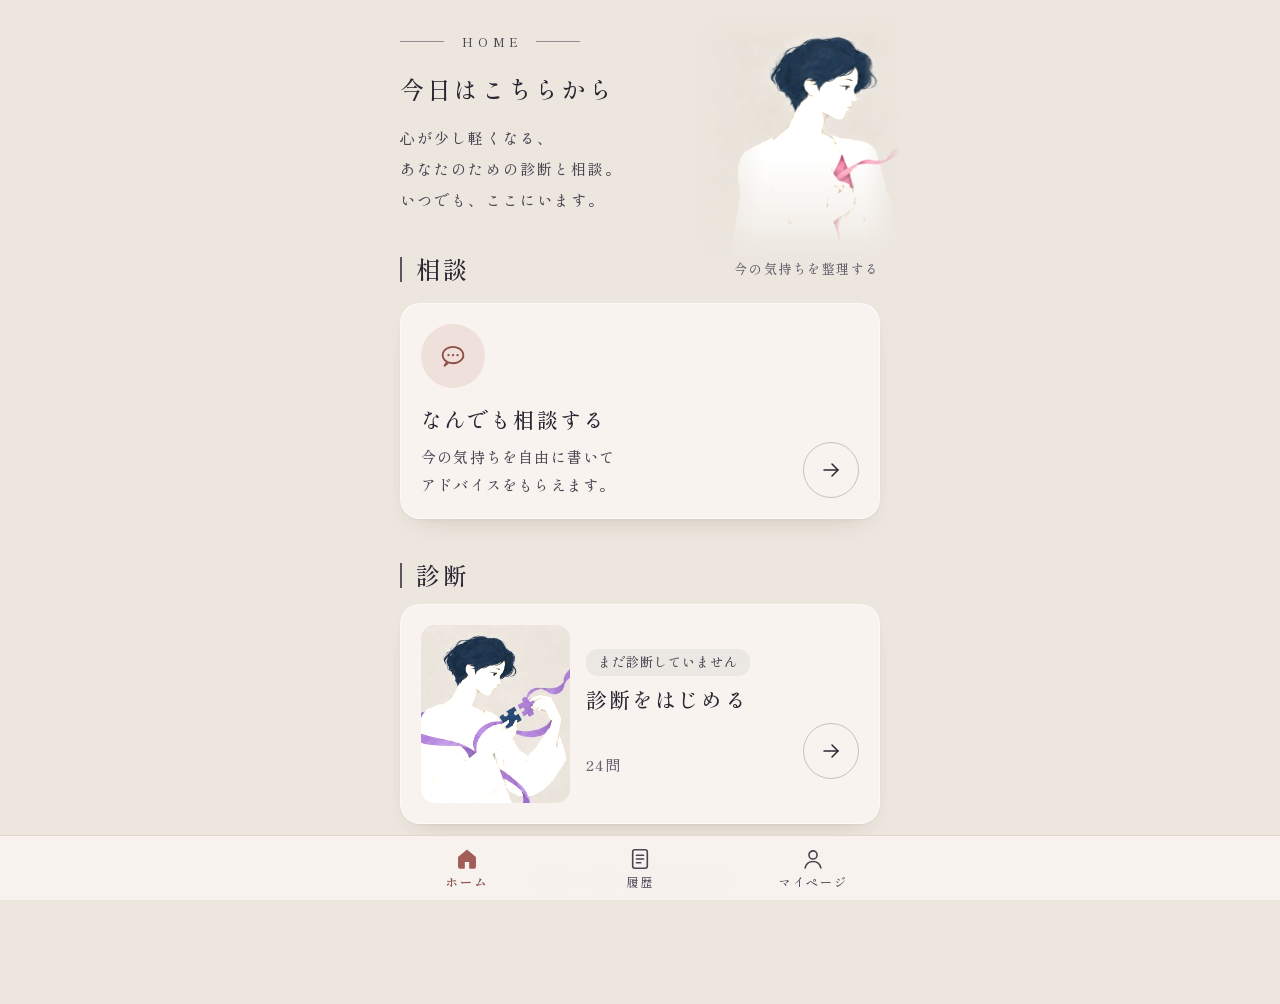
==== commit 604be08f: "新しい画面（app/）の相談をチャットの形にする（決定 U51） - app/#consult の既定をチャットの形に（やりとりを1本の列に、下に固定の入力の欄）。今までの形は app/?cv=car" ====
--- a/app/index.html
+++ b/app/index.html
@@ -8,6 +8,21 @@
 <link rel="icon" href="data:image/svg+xml,%3Csvg xmlns='http://www.w3.org/2000/svg' viewBox='0 0 32 32'%3E%3Ccircle cx='16' cy='16' r='13' fill='%23ECE6DE'/%3E%3Cpath d='M10 9h12v14H10z' fill='%23A15E58'/%3E%3C/svg%3E">
 <title>喧嘩の答え（試作）</title>
 <meta name="description" content="喧嘩の答え（試作）。恋人との喧嘩での動き方を測る診断と、次の一手を一緒に考える相談">
+<!-- リンクの見た目（OGP。LINE・X などにリンクを貼ったときのカード。docs/app-screens.md §21。決定 U45）。
+     読みに来る側（クローラー）は JS を動かさないので、ここに直に書く。URL は絶対 URL でないと読まれないことがあるため絶対 URL。
+     サイトの場所（https://kento20020.github.io/Seikakushindan/app/）が変わったら og:url と og:image を直す。
+     説明の「24問」は、既定の診断の版が v4 のとき（app/js/diagnosis_version.js。v3 に戻したら説明も直す）。絵は tools/make_og_image.mjs で作る -->
+<meta property="og:type" content="website">
+<meta property="og:site_name" content="喧嘩の答え">
+<meta property="og:title" content="喧嘩の答え">
+<meta property="og:description" content="恋人との喧嘩での動き方を、24問の「どっち？」で整理する診断と、次の一手を一緒に考える相談（試作）">
+<meta property="og:url" content="https://kento20020.github.io/Seikakushindan/app/">
+<meta property="og:image" content="https://kento20020.github.io/Seikakushindan/app/img/og/og-1200x630.jpg">
+<meta property="og:image:width" content="1200">
+<meta property="og:image:height" content="630">
+<meta property="og:image:alt" content="喧嘩の答え">
+<meta property="og:locale" content="ja_JP">
+<meta name="twitter:card" content="summary_large_image">
 <link rel="manifest" href="./manifest.webmanifest">
 <link rel="apple-touch-icon" sizes="180x180" href="./img/pwa/apple-touch-icon.png">
 <meta name="apple-mobile-web-app-title" content="喧嘩の答え">
@@ -35,6 +50,7 @@
 <link rel="stylesheet" href="./css/app.css">
 <link rel="stylesheet" href="./css/diagnose.css">
 <link rel="stylesheet" href="./css/consult.css">
+<link rel="stylesheet" href="./css/consult_chat.css">
 <script type="module" src="./js/main.js"></script>
 </head>
 <body>
--- a/app/css/app.css
+++ b/app/css/app.css
@@ -26,8 +26,10 @@
      .a-stack          … 子の間を縦にあける（--gap で変えられる。既定 16px）
      .a-sr             … 画面には出さず、読み上げだけ
    上の題
-     .a-top            … 「←＋——題——＋右」。ui.js の topBar({ title, back, right, heading })
+     .a-top            … 「←＋——題——＋右」。ui.js の topBar({ title, back, right, heading, help })
        .a-top-back（← 44px）／.a-top-title（中央の題。左右に細い線）／.a-top-right（右：数・シェアのボタンなど）
+       .a-top-help       … 右の小さな「危ないときは」（help: true。→ #help。決定 U47）。付いた帯は .has-help（狭い画面では題の線を短く）、
+                           右にほかの物（数）もあれば .has-right（狭い画面では題の線を外す）
    下のタブ
      .a-tabs > .a-tabs-list > li > a.a-tab[aria-current="page"]  … ui.js の tabBar(active)。ホーム・履歴・マイページの3画面だけ
    見出し
@@ -51,7 +53,7 @@
      .a-icon-btn       … アイコンだけのボタン（44px。aria-label を必ず付ける）
      .a-link           … 下線つきの文字リンク（a でも button でも）。.a-link-tap を足すと上下に押せる範囲が広がる（44px）
      .a-row            … 1行のリンク・ボタン（アイコン＋文＋ ›）。「⟳ もう一度診断する ›」など。ui.js の rowLink(opts)
-                         .a-rows の中に並べると間に線が入る
+                         .a-rows の中に並べると間に線が入る。.a-row-sub … 文の下の小さな2行目（rowLink の sub。決定 U47）
      .a-or             … 「または」の区切り線
      .a-seg            … 切り替え（「新規登録｜ログイン」。role="tablist" の button[role="tab"][aria-selected]。今の方に下線）
    印・お知らせ
@@ -62,6 +64,11 @@
      .a-note           … 小さな灰色の補足  .a-box … 薄い地の箱（「違うと思う文があればタップ」など。中に icon("hand") を入れる）
      .a-nowrap         … そこで折り返さない
      .a-pending / .a-error … 準備中の画面・表示できなかったときの箱
+     .a-home-shared    … 共有のリンクから来た人への箱（ホームの診断の欄。-title・-body。決定 U45）
+     危ないときは（決定 U47。窓口のページ #help へ）
+       .a-help-link      … 文の後ろの小さなリンク「危ないときは ›」。ui.js の helpLink()
+       .a-help-foot-line > .a-help-foot … 画面のいちばん下の静かな1行「危ないときは：相談できる窓口 ›」。ui.js の helpFoot()
+       .a-safety-note    … 見出しの無い小さな囲み（地は面の色・左に細い線）。24問の結果の安全の1行・#types の下の注
    画面の見出し（タブのある画面）：.a-page-head（eyebrow ＋ .a-h1 ＋ .a-lead）
    入力
      .a-input / .a-textarea … 入力欄（文字は 16px。iPhone で拡大されない）。.a-count … 「0 / 2000」
@@ -92,6 +99,8 @@
   --slate-soft: #E3E5EA;
   --vermilion: #C4473D;
   --night: #272439;
+  --help-ink: #9E3A31;   /* 「危ないときは」の文字（相談の画面の --cs-stop と同じ。地・面の上で 5:1 以上。決定 U47） */
+  --help-soft: #F6E7E2;  /* 窓口のページのいますぐの電話の地（相談の画面の --cs-safety と同じ） */
 
   /* 文字 */
   --serif: "Shippori Mincho", "Hiragino Mincho ProN", "Hiragino Mincho Pro", "Yu Mincho", "YuMincho", "Noto Serif JP", "IPAMincho", serif;
@@ -248,6 +257,39 @@
   font-size: var(--fs-md);
   color: var(--ink-2);
   letter-spacing: 0.12em;
+}
+/* 右の「危ないときは」（決定 U47。ui.js の topBar の help）。見た目は相談の画面の .a-cs-danger と同じ（文字の下線・暗い朱・44px） */
+.a-top-help {
+  display: inline-flex;
+  align-items: center;
+  min-height: 44px;
+  padding: 0 10px;
+  border-radius: var(--r-pill);
+  color: var(--help-ink);
+  font-size: var(--fs-sm);
+  letter-spacing: 0.06em;
+  white-space: nowrap;
+  text-decoration: underline;
+  text-decoration-thickness: 1px;
+  text-underline-offset: 0.3em;
+}
+.a-top-help:hover { background: rgb(158 58 49 / 0.06); }
+/* 右に「危ないときは」がある帯：右の列は中身の幅より狭くしない（題に重ねない）。狭い画面では題の左右の線を短くして、題を真ん中に近づける */
+.a-top.has-help { grid-template-columns: minmax(44px, 1fr) auto minmax(max-content, 1fr); }
+.a-top.has-help .a-top-right { gap: var(--sp-1); }
+@media (max-width: 519px) {
+  .a-top.has-help .a-top-title { gap: 10px; }
+  .a-top.has-help .a-top-title::before, .a-top.has-help .a-top-title::after { width: clamp(12px, 5vw, 52px); }
+  /* 右に数（質問の画面の「12 / 24」）もある帯：題の線を外し、題と数のあいだをあける */
+  .a-top.has-help.has-right { column-gap: var(--sp-3); }
+  .a-top.has-help.has-right .a-top-title::before, .a-top.has-help.has-right .a-top-title::after { display: none; }
+}
+@media (max-width: 359px) {
+  /* とても狭い画面（320px など）：題の線を外し、字の間を詰める（長い題「診断結果の一覧」でも右にはみ出さない） */
+  .a-top.has-help .a-top-title { letter-spacing: 0.12em; }
+  .a-top.has-help .a-top-title::before, .a-top.has-help .a-top-title::after { display: none; }
+  .a-top.has-help { column-gap: var(--sp-2); }
+  .a-top-help { padding: 0 6px; letter-spacing: 0.02em; }
 }
 
 /* ---------------------------------------------------------------- 下のタブ */
@@ -500,6 +542,8 @@
 }
 .a-row > .a-ic:first-child { color: var(--ink-2); width: 24px; height: 24px; }
 .a-row > .a-row-text { flex: 1; min-width: 0; }
+/* 文の下の小さな2行目（rowLink の sub。決定 U47。無ければ今までの見た目） */
+.a-row-sub { display: block; margin-top: 1px; font-size: var(--fs-xs); line-height: 1.6; letter-spacing: 0.06em; color: var(--muted); }
 .a-row > .a-ic:last-child { width: 18px; height: 18px; color: var(--ink-2); }
 .a-row:hover > .a-row-text { color: var(--rose-ink); }
 .a-row:focus-visible { outline-offset: 2px; border-radius: var(--r-md); }
@@ -754,6 +798,18 @@
 }
 .a-home-sec { position: relative; z-index: 1; }
 .a-home-hero + .a-home-sec .a-section-h { margin-top: var(--sp-6); }
+/* 共有のリンクから来た人への箱（決定 U45。診断の見出しの下・カードの上。docs/app-screens.md §21）
+   カードより目立たせない：面の色・影は使わず、.a-box と同じ薄い地に細い線と小さめの文字。意味は文で伝える（色だけに頼らない） */
+.a-home-shared {
+  margin-bottom: var(--sp-3);
+  padding: 12px 16px;
+  border: 1px solid var(--line);
+  border-radius: var(--r-md);
+  background: rgb(42 39 51 / 0.045);
+  color: var(--ink-2);
+}
+.a-home-shared-title { font-size: var(--fs-md); font-weight: 700; line-height: 1.6; letter-spacing: 0.08em; color: var(--ink); word-break: auto-phrase; }
+.a-home-shared-body { margin-top: 2px; font-size: var(--fs-sm); line-height: 1.8; letter-spacing: 0.06em; word-break: auto-phrase; }
 
 /* カードの中身（相談＝縦・丸のアイコンが上、診断前・途中＝横・絵が左） */
 .a-feature { display: grid; gap: var(--sp-4); }
@@ -827,6 +883,9 @@
   letter-spacing: 0.06em;
   color: var(--ink-2);
 }
+/* 診断後のカード（24問・持ち主の原稿の形。決定 U46）：題と本文の最初の1文、右下に丸い → */
+.a-diag-copy-main { display: flex; align-items: flex-end; gap: var(--sp-4); }
+.a-diag-copy-text { flex: 1; min-width: 0; }
 .a-trends {
   display: grid;
   grid-template-columns: auto minmax(0, 1fr) auto;
@@ -1231,7 +1290,7 @@
 /* ======================================================================
    画面：診断結果の一覧（#types。8つの軸 × 3つの型のタイプ図鑑。docs/app-screens.md §16。app/js/types.js）
      軸の色は、目次のボタンと軸の節（.a-ty-axis）に --axis（絵の色）・--axis-deep（点の色）をインラインで渡す。無ければ墨系の中立色
-     スマホ：型のカードは縦に並べ、左に小さな絵・右に文、下に「この型に近い見出し」
+     スマホ：型のカードは縦に並べ、左に小さな絵・右に文、下に「この型に近い見出し」（?tc=old）か原稿の文 .a-ty-copy（既定。決定 U49。§24）
      PC（960px 以上）：この画面だけ中央の列を広げ（1040px）、カードを3列にする（上に絵・下に文）
      あなたの型：「あなたの型」の印（文字とアイコン）と、カードの輪（色だけに頼らない）
    ====================================================================== */
@@ -1356,6 +1415,24 @@
   background: var(--axis-deep);
 }
 .a-ty-foot { margin-top: var(--sp-10); }
+/* 原稿の文（決定 U49。?tc=old 以外）：名前の行の下に、横いっぱいで原稿の題（太字の段落。見出しにしない）・本文・一言（A寄り・B寄りだけ） */
+.a-ty-copy { grid-column: 1 / -1; padding-top: var(--sp-3); border-top: 1px solid var(--line); }
+.a-ty-copy-title { font-size: var(--fs-base); font-weight: 700; line-height: 1.7; letter-spacing: 0.05em; color: var(--ink); word-break: auto-phrase; text-wrap: pretty; }
+.a-ty-copy-body { margin-top: var(--sp-2); font-family: var(--sans); font-weight: 400; font-size: var(--fs-md); line-height: 1.85; letter-spacing: 0.03em; color: var(--ink-2); }
+.a-ty-copy-action { margin-top: var(--sp-3); }
+.a-ty-copy-lead { font-size: var(--fs-xs); line-height: 1.6; letter-spacing: 0.08em; color: var(--muted); }
+.a-ty-copy-quote {
+  margin-top: 4px;
+  padding: 1px 0 1px var(--sp-3);
+  border-left: 2px solid var(--line-strong);
+  font-family: var(--sans);
+  font-weight: 400;
+  font-size: var(--fs-sm);
+  line-height: 1.75;
+  letter-spacing: 0.03em;
+  color: var(--ink);
+  word-break: auto-phrase;
+}
 
 @media (max-width: 359px) {
   /* とても狭い画面では絵を小さくして、右の文の幅を取る */
@@ -1368,6 +1445,120 @@
   .a-ty-card { grid-template-columns: minmax(0, 1fr); align-content: start; padding: var(--sp-5); }
   .a-ty-foot { max-width: calc(var(--col) + 2 * var(--gutter)); }
 }
+
+/* ======================================================================
+   危ないときは（決定 U47。相談の外の安全と人目の守り。docs/app-screens.md §23）
+   ====================================================================== */
+/* 文の後ろの小さなリンク「危ないときは ›」。押せる範囲は上下に広げる（.a-link-tap と同じやり方） */
+.a-help-link {
+  display: inline-flex;
+  align-items: center;
+  gap: 1px;
+  margin: -11px 0 -11px 0.5em;
+  padding: 11px 2px;
+  color: var(--help-ink);
+  font-family: var(--serif);
+  font-weight: 500;
+  letter-spacing: 0.06em;
+  white-space: nowrap;
+  text-decoration: underline;
+  text-decoration-thickness: 1px;
+  text-underline-offset: 0.3em;
+  vertical-align: baseline;
+}
+.a-help-link .a-ic { flex: none; width: 14px; height: 14px; }
+.a-help-link:hover { color: var(--ink); }
+/* 画面のいちばん下（操作のあと・タブの上）の静かな1行 */
+.a-help-foot-line { margin-top: var(--sp-8); text-align: center; }
+.a-help-foot {
+  display: inline-flex;
+  align-items: center;
+  gap: 2px;
+  min-height: 44px;
+  padding: 0 4px;
+  color: var(--muted);
+  font-size: var(--fs-sm);
+  letter-spacing: 0.06em;
+  text-decoration: underline;
+  text-decoration-color: var(--line-strong);
+  text-decoration-thickness: 1px;
+  text-underline-offset: 0.3em;
+}
+.a-help-foot .a-ic { flex: none; width: 14px; height: 14px; }
+.a-help-foot:hover { color: var(--ink-2); text-decoration-color: currentColor; }
+/* 見出しの無い小さな囲み（24問の結果の安全の1行・#types の下の注）。地は面の色、左に細い線だけ。長い文なのでゴシック */
+.a-safety-note {
+  margin-top: var(--sp-6);
+  padding: 12px 16px 12px 14px;
+  border-left: 2px solid var(--line-strong);
+  border-radius: 0 var(--r-md) var(--r-md) 0;
+  background: var(--surface);
+  font-family: var(--sans);
+  font-weight: 400;
+  font-size: 0.875rem;
+  line-height: 1.85;
+  letter-spacing: 0.02em;
+  color: var(--ink-2);
+}
+.a-safety-note p + p { margin-top: 6px; }
+.a-safety-note .a-help-link { font-size: var(--fs-sm); }
+.a-ty-safety { margin-top: var(--sp-8); }
+@media (min-width: 960px) {
+  .a-ty-safety { max-width: calc(var(--col) + 2 * var(--gutter)); }
+}
+/* お問い合わせの前置きの上の1行 */
+.a-ct-safety { margin: var(--sp-2) 0 var(--sp-5); font-size: var(--fs-sm); line-height: 1.8; letter-spacing: 0.06em; color: var(--ink-2); word-break: auto-phrase; }
+/* マイページの「アプリとして使う」の人目の注と、「この端末の記録」の切り替え */
+.a-pwa-privacy { margin-top: var(--sp-2); }
+.a-me-snippet { margin-top: var(--sp-4); padding-top: var(--sp-3); border-top: 1px solid var(--line); }
+.a-me-snippet .a-check { align-items: flex-start; padding: 10px 0; }
+.a-me-snippet .a-check-box { margin-top: 0.15em; }
+.a-me-snippet .a-note { margin-top: 2px; padding-left: calc(24px + var(--sp-3)); }
+
+/* 窓口のページ（#help。app/js/help.js） */
+.a-help-now {
+  margin-top: var(--sp-4);
+  padding: var(--sp-4) var(--sp-5);
+  border-radius: var(--r-md);
+  background: var(--help-soft);
+  font-size: var(--fs-lg);
+  line-height: 1.85;
+  letter-spacing: 0.06em;
+  color: var(--ink);
+  word-break: auto-phrase;
+}
+.a-help-now-tel {
+  display: inline-block;
+  margin: -8px 0;
+  padding: 8px 2px;
+  color: var(--help-ink);
+  font-weight: 700;
+  font-variant-numeric: tabular-nums;
+  text-decoration-thickness: 1px;
+  text-underline-offset: 0.25em;
+}
+.a-help-sec { margin-top: var(--sp-8); }
+.a-help-h { margin-bottom: var(--sp-3); font-size: var(--fs-md); font-weight: 700; line-height: 1.6; letter-spacing: 0.1em; color: var(--ink); }
+.a-help-list { list-style: none; padding-top: var(--sp-2); padding-bottom: var(--sp-2); }
+.a-help-item { display: flex; flex-direction: column; padding: var(--sp-3) 0; }
+.a-help-item + .a-help-item { border-top: 1px solid var(--line); }
+.a-help-name { font-size: var(--fs-md); font-weight: 700; letter-spacing: 0.08em; }
+.a-help-tel {
+  display: inline-flex;
+  align-items: center;
+  align-self: flex-start;
+  min-height: 44px;
+  font-size: var(--fs-xl);
+  font-weight: 700;
+  letter-spacing: 0.04em;
+  color: var(--rose-ink);
+  font-variant-numeric: tabular-nums;
+  text-decoration-thickness: 1px;
+  text-underline-offset: 0.25em;
+}
+.a-help-note { font-family: var(--sans); font-weight: 400; font-size: var(--fs-sm); line-height: 1.8; letter-spacing: 0.02em; color: var(--ink-2); }
+.a-help-when { display: flex; flex-direction: column; gap: var(--sp-2); padding-left: 1.2em; font-family: var(--sans); font-weight: 400; font-size: var(--fs-md); line-height: 1.85; letter-spacing: 0.02em; color: var(--ink-2); }
+.a-help-notes { margin-top: var(--sp-8); display: flex; flex-direction: column; gap: var(--sp-1); }
 
 /* 仮の画面（準備中） */
 .a-pending { padding: var(--sp-8) 0; text-align: center; }
--- a/app/css/diagnose.css
+++ b/app/css/diagnose.css
@@ -21,19 +21,19 @@
               .a-dg-axes > .a-dg-axis-list > .a-dg-axis.is-a|is-b|is-mid|is-none（8つの軸。--x ●の位置、--axis・--axis-deep 軸の色）
                 .a-dg-axis-head（軸の絵か番号・題・右上の強さ）／.a-dg-axis-ends（両はしの傾向名）／.a-dg-track（横軸と●）
                 .a-dg-axis-share（「〜寄り 75%」。前に色の点 .a-dg-share-dot）
-   24問版（v4。決定 U42。JS は app/js/diagnose4.js・result4.js。下の「24問版」の節。クラスは a-d4- で始める）
+   24問版（v4。決定 U42・U44。JS は app/js/diagnose4.js・result4.js。下の「24問版」の節。クラスは a-d4- で始める）
      開始画面   .a-d4-start（三択の開始画面の部品 .a-dg- を使う）＋ .a-d4-guide（開始時の案内）／.a-d4-old（三択の途中の続き）
-     質問       .a-d4-q[data-kind="R"|"P"] > .a-d4-qcard
-                  R：.a-d4-kicker ＋ .a-d4-statement（いちばん目立つ）
-                  P：.a-d4-kicker ＋ .a-d4-scene（いちばん目立つ）＋ .a-d4-ask ＋ .a-d4-ab > .a-d4-opt.a-d4-opt-a|b（A・B の印 .a-d4-opt-mark）
-                  .a-d4-choices > .a-d4-choice[aria-pressed][data-side]（5段階。前に選んだ答えは .is-picked ＋ .a-d4-picked の文字）
-                  .a-d4-unknown-wrap > .a-d4-unknown（判断できない。点線の枠・丸い形・「？」の印で、5段階と形でも分ける）
-                .a-d4-foot（戻る・中断。薄い色。文字は 4.5:1 以上）
-     結果       .a-d4-res（三択の結果の部品 .a-dg-hero・.a-dg-pc を使う）
-                .a-d4-combos > .a-d4-combo（あわせて見られる傾向）
-                .a-d4-doms > .a-d4-doms-note（補足）＋ .a-d4-dom-list > .a-d4-dom[data-state]（8つの領域。--axis・--axis-deep 軸の色）
-                  .a-d4-lv.a-d4-lv-a|b（普段の当てはまり。.a-d4-meter の4つの目盛り。埋まった数＝0〜4 の評定。A と B は別々の行）
-                  .a-d4-pref.is-a|b|mid|none（場面での選び方。.a-d4-pref-track の5つの位置と●）
+     質問       .a-dg-q.a-d4-q[data-kind="U"|"P"|"N"]：三択の質問の部品（.a-dg-qcard・.a-dg-kicker・.a-dg-prompt／.a-dg-stem＋.a-dg-ask・
+                  .a-dg-pair > .a-dg-ans・.a-dg-hint・.a-dg-sep・.a-dg-foot）をそのまま使う。上のカード＝A、下のカード＝B（U44）
+                .a-d4-tools > .a-d4-unknown（判断できない。点線の枠・「？」の印。三択の「問題を変える」の場所に、静かな見た目で）
+     結果       持ち主の原稿の形（決定 U46。既定）：.a-d4-res.a-d4-copy[data-kind] > .a-dg-hero.a-d4-copy-hero（絵。名前の札なし）→ h1.result-title（タイトル1つ）→
+                 .a-d4-copy-body（本文の段落・補足 .a-d4-copy-bridge）→ .a-d4-copy-action（.a-d4-copy-lead ＋ blockquote.a-d4-copy-quote）→
+                 details.a-d4-bd（「回答の内訳を見る」。.a-d4-bd-sum・.a-d4-bd-list > .a-d4-bd-dom）→ .a-dg-res-foot（操作）
+               前の形（?rc=u44）：.a-d4-res（三択の結果の部品 .a-dg-hero・.a-dg-pc を使う）
+     三択の結果（決定 U49。既定）：.a-dg-res.a-d4-copy.a-d3-copy[data-dv="v3"] … 24問の持ち主の原稿の形と同じ部品（内訳は名前・A と B・選んだ数だけ）。
+               サンプルの結果のときだけ操作の上に小さな注 .a-d3-sample。前の形（?rc3=old）は今までの .a-dg-res のまま
+                .a-d4-doms：三択の「8つの軸」の部品（.a-dg-axis-list > .a-dg-axis.is-a|is-b|is-mid|is-none・.a-dg-axis-ends・.a-dg-track・
+                  .a-dg-axis-share）＋ .a-d4-dom-title（状態の見出し）・.a-d4-dom-body（状態の本文）
    決まり：押せる部品は 44px 以上、焦点は app.css の輪、動きを減らす設定では動かさない、横スクロールを出さない */
 
 /* ======================================================================
@@ -764,9 +764,8 @@
 .a-dg-empty { margin-top: var(--sp-6); }
 
 /* ======================================================================
-   24問版（v4。決定 U42）：開始画面・質問・結果
-   見た目の強さ：問い（文・場面）がいちばん目立つ（明朝・大きく・墨）。次に答えのボタン（面の色・枠・文字は墨）。
-   進み具合・戻る・中断・小さな見出しは薄く（--muted。地 #ECE6DE の上で 4.9:1）
+   24問版（v4。決定 U42・U44）：開始画面・質問・結果
+   質問と結果の8つの領域は、三択の部品（.a-dg-）をそのまま使う（目立たせ方は U41 の4 のまま：問い → 回答2枚 → ほかは薄く）
    ====================================================================== */
 .a-d4-title { font-size: clamp(1.5rem, 6.6vw, 1.6875rem); }
 .a-d4-guide { margin-top: var(--sp-2); }
@@ -783,100 +782,45 @@
 .a-d4-old { margin-top: var(--sp-5); }
 .a-d4-old-text { margin-bottom: var(--sp-3); font-size: var(--fs-md); line-height: 1.8; letter-spacing: 0.04em; color: var(--ink-2); }
 
-/* 質問 */
-.a-d4-q .a-top-title { color: var(--muted); }
-.a-d4-count { font-size: var(--fs-sm); color: var(--muted); letter-spacing: 0.1em; }
-.a-d4-progress { height: 4px; }
-.a-d4-qcard { padding-top: var(--sp-6); }
-.a-d4-enter { animation: a-dg-fade 0.18s ease-out; }
-.a-d4-kicker {
-  font-size: var(--fs-sm);
-  letter-spacing: 0.16em;
-  color: var(--muted);
-}
-.a-d4-statement, .a-d4-scene {
-  margin-top: var(--sp-3);
-  color: var(--ink);
-  font-weight: 700;
-  word-break: auto-phrase;
-  text-wrap: pretty;
-}
-.a-d4-statement { font-size: clamp(1.3125rem, 5.8vw, 1.5rem); line-height: 1.75; letter-spacing: 0.06em; }
-.a-d4-scene { font-size: clamp(1.25rem, 5.4vw, 1.4375rem); line-height: 1.75; letter-spacing: 0.06em; }
-.a-d4-statement:focus, .a-d4-scene:focus { outline: none; }
-.a-d4-ask {
-  margin-top: var(--sp-4);
-  font-size: var(--fs-base);
-  line-height: 1.7;
-  letter-spacing: 0.08em;
+/* 質問（U44）：三択の質問の画面の部品（.a-dg-）をそのまま使う。ここは「判断できない」だけ */
+/* 判断できない：三択の「問題を変える」の場所に、点線の枠・丸い形・「？」の印で静かに（回答のカードとは形でも分ける。押せる高さは 44px 以上） */
+.a-d4-tools { width: 100%; }
+.a-d4-unknown {
+  display: inline-flex;
+  align-items: center;
+  justify-content: center;
+  gap: 10px;
+  max-width: 100%;
+  min-height: 44px;
+  margin: 0;
+  padding: 6px 20px;
+  border: 1.5px dashed var(--line-strong);
+  border-radius: var(--r-pill);
+  background: transparent;
   color: var(--ink-2);
-  word-break: auto-phrase;
-}
-.a-d4-ab { display: grid; gap: var(--sp-2); margin-top: var(--sp-3); }
-.a-d4-opt {
-  display: grid;
-  grid-template-columns: 32px minmax(0, 1fr);
-  align-items: center;
-  gap: var(--sp-3);
-  padding: 12px 16px;
-  border-radius: var(--r-md);
-  background: var(--surface-2);
-  box-shadow: inset 0 0 0 1px var(--line);
-}
-.a-d4-opt-mark {
-  display: grid;
-  place-items: center;
-  width: 32px; height: 32px;
-  border-radius: 50%;
-  color: #fff;
-  font-size: var(--fs-md);
-  font-weight: 700;
-  letter-spacing: 0;
-}
-.a-d4-opt-a .a-d4-opt-mark { background: var(--rose); }
-.a-d4-opt-b .a-d4-opt-mark { background: var(--slate-ink); }
-.a-d4-opt-text {
-  font-size: 1.0625rem;
-  font-weight: 700;
-  line-height: 1.7;
-  letter-spacing: 0.05em;
-  color: var(--ink);
-  word-break: auto-phrase;
-}
-
-.a-d4-choices { display: flex; flex-direction: column; gap: 10px; margin-top: var(--sp-6); }
-.a-d4-choice {
-  position: relative;
-  display: flex;
-  align-items: center;
-  justify-content: space-between;
-  gap: var(--sp-2);
-  width: 100%;
-  min-height: 52px;
-  margin: 0;
-  padding: 10px 18px;
-  border: 1px solid var(--line-strong);
-  border-radius: var(--r-md);
-  background: var(--surface);
-  color: var(--ink);
   font-family: var(--serif);
-  font-size: var(--fs-base);
-  font-weight: 500;
+  font-size: var(--fs-md);
   line-height: 1.5;
-  letter-spacing: 0.08em;
+  letter-spacing: 0.06em;
   text-align: left;
   cursor: pointer;
   -webkit-tap-highlight-color: transparent;
-  transition: border-color var(--dur) var(--ease), background-color var(--dur) var(--ease);
-}
-.a-d4-choice:hover { border-color: var(--field); background: var(--surface-2); }
-.a-d4-choice:active { background: var(--rose-soft); }
-.a-d4-choice:focus-visible { outline-offset: 3px; }
-/* P：A 側・B 側の帯（文字にも A・B があるので色だけには頼らない） */
-.a-d4-choice[data-side="a"] { box-shadow: inset 4px 0 0 #D9B2AD; }
-.a-d4-choice[data-side="b"] { box-shadow: inset 4px 0 0 #B7BCC8; }
-.a-d4-choice-label { min-width: 0; word-break: auto-phrase; }
-.a-d4-choice.is-picked { border-color: var(--rose); border-width: 2px; padding: 9px 17px; background: var(--surface-2); }
+}
+.a-d4-unknown:hover { border-color: var(--field); background: var(--surface-2); color: var(--ink); }
+.a-d4-unknown:focus-visible { outline-offset: 3px; }
+.a-d4-unknown.is-picked { border-style: solid; border-color: var(--rose); background: var(--surface-2); color: var(--ink); }
+.a-d4-unknown-mark {
+  flex: none;
+  display: grid;
+  place-items: center;
+  width: 22px; height: 22px;
+  border: 1px solid currentColor;
+  border-radius: 50%;
+  font-size: var(--fs-xs);
+  line-height: 1;
+}
+.a-d4-unknown-label { min-width: 0; word-break: auto-phrase; }
+.a-d4-unknown-sub { display: inline-block; font-size: var(--fs-sm); color: var(--muted); }
 .a-d4-picked {
   flex: none;
   display: inline-flex;
@@ -888,47 +832,6 @@
   color: var(--rose-ink);
   white-space: nowrap;
 }
-
-/* 判断できない：線で分け、点線の枠・丸い形・「？」の印（5段階とは形でも分ける） */
-.a-d4-unknown-wrap { margin-top: var(--sp-5); padding-top: var(--sp-4); border-top: 1px dashed var(--line-strong); }
-.a-d4-unknown {
-  display: flex;
-  align-items: center;
-  justify-content: center;
-  gap: 12px;
-  width: 100%;
-  min-height: 52px;
-  margin: 0;
-  padding: 10px 18px;
-  border: 1.5px dashed var(--field);
-  border-radius: var(--r-pill);
-  background: transparent;
-  color: var(--ink-2);
-  font-family: var(--serif);
-  font-size: var(--fs-md);
-  line-height: 1.5;
-  letter-spacing: 0.06em;
-  text-align: left;
-  cursor: pointer;
-}
-.a-d4-unknown:hover { background: rgb(252 250 247 / 0.7); color: var(--ink); }
-.a-d4-unknown:focus-visible { outline-offset: 3px; }
-.a-d4-unknown.is-picked { border-style: solid; border-color: var(--rose); background: var(--surface-2); color: var(--ink); }
-.a-d4-unknown-mark {
-  flex: none;
-  display: grid;
-  place-items: center;
-  width: 24px; height: 24px;
-  border: 1px solid currentColor;
-  border-radius: 50%;
-  font-size: var(--fs-sm);
-  line-height: 1;
-}
-.a-d4-unknown-label { min-width: 0; word-break: auto-phrase; }
-.a-d4-unknown-sub { display: inline-block; font-size: var(--fs-sm); }
-
-.a-d4-foot { margin-top: var(--sp-5); font-size: var(--fs-sm); }
-.a-d4-foot .a-link { color: var(--muted); }
 
 /* 結果 */
 .a-d4-res-note { margin-top: var(--sp-2); }
@@ -938,18 +841,89 @@
 .a-d4-none-sub { margin-top: var(--sp-2); }
 .a-d4-none-btn { margin-top: var(--sp-4); }
 
-.a-d4-combo-list { list-style: none; padding-top: var(--sp-1); padding-bottom: var(--sp-1); }
-.a-d4-combo { padding: var(--sp-3) 0; }
-.a-d4-combo + .a-d4-combo { border-top: 1px solid var(--line); }
-.a-d4-combo-text { font-size: var(--fs-lg); font-weight: 700; line-height: 1.7; letter-spacing: 0.05em; color: var(--ink); word-break: auto-phrase; }
-.a-d4-combo-dom { margin-top: 2px; }
-
-.a-d4-doms-note { margin-bottom: var(--sp-3); }   /* 24問の「8つの領域」の補足（三択の .a-dg-axes-note は U41 で外した） */
-.a-d4-dom-list { list-style: none; padding-top: var(--sp-1); padding-bottom: var(--sp-1); }
-.a-d4-dom { --navy: #22315A; padding: var(--sp-5) 0; }
-.a-d4-dom + .a-d4-dom { border-top: 1px solid var(--line); }
+/* 結果（持ち主の原稿の形。決定 U46）：絵 → タイトル1つ → 本文 → 補足1文 → 一言 → 閉じた内訳 → 操作。
+   タイトルは .result-title にそろえる（大きさ clamp(20px, 5.4vw, 24px)・太さ 700・行の高さ 1.5。今の見出しの字体〔明朝〕と色。
+   狭い画面では自然に折り返す。行数で切ったり高さを決めたりしない）。本文は 16px・行の高さ 1.8。章の見出し風の飾りは付けない */
+.result-title {
+  margin-top: var(--sp-6);
+  font-family: var(--serif);
+  font-size: clamp(20px, 5.4vw, 24px);
+  font-weight: 700;
+  line-height: 1.5;
+  letter-spacing: 0.06em;
+  color: var(--ink);
+  word-break: auto-phrase;
+  text-wrap: pretty;
+}
+.a-d4-copy-hero + .result-title { margin-top: var(--sp-2); }
+.a-d4-copy-body { margin-top: var(--sp-4); }
+.a-d4-copy-body > p,
+.a-d4-copy-action p {
+  font-family: var(--sans);
+  font-size: 16px;
+  font-weight: 400;
+  line-height: 1.8;
+  letter-spacing: 0.04em;
+  color: var(--ink);
+}
+.a-d4-copy-body > p + p { margin-top: var(--sp-4); }
+.a-d4-copy-action { margin-top: var(--sp-6); }
+/* 一言：短い引用（左に細い線だけ。囲み・色の地は付けない） */
+.a-d4-copy-quote {
+  margin: var(--sp-2) 0 0;
+  padding: 2px 0 2px var(--sp-4);
+  border-left: 2px solid var(--line-strong);
+}
+.a-d4-copy-quote p { word-break: auto-phrase; }
+/* 回答の内訳（閉じた状態。開くと8つの領域の答え） */
+.a-d4-bd { margin-top: var(--sp-8); border-top: 1px solid var(--line); border-bottom: 1px solid var(--line); }
+.a-d4-bd-sum {
+  display: flex;
+  align-items: center;
+  justify-content: space-between;
+  gap: var(--sp-3);
+  min-height: 52px;
+  padding: var(--sp-2) 0;
+  font-size: var(--fs-md);
+  letter-spacing: 0.06em;
+  color: var(--ink);
+  list-style: none;
+  cursor: pointer;
+  -webkit-tap-highlight-color: transparent;
+}
+.a-d4-bd-sum::-webkit-details-marker { display: none; }
+.a-d4-bd-sum .a-ic { flex: none; color: var(--muted); transition: transform var(--dur) var(--ease); }
+.a-d4-bd[open] > .a-d4-bd-sum .a-ic { transform: rotate(90deg); }
+.a-d4-bd-sum:focus-visible { outline-offset: 2px; }
+.a-d4-bd-body { padding-bottom: var(--sp-5); }
+.a-d4-bd-legend { font-size: var(--fs-sm); line-height: 1.8; letter-spacing: 0.04em; color: var(--muted); }
+.a-d4-bd-list { list-style: none; margin-top: var(--sp-3); }
+.a-d4-bd-dom { padding: var(--sp-3) 0; border-top: 1px solid var(--line); }
+.a-d4-bd-name { font-size: var(--fs-md); line-height: 1.6; letter-spacing: 0.04em; color: var(--ink); }
+.a-d4-bd-ab { font-size: var(--fs-sm); line-height: 1.7; letter-spacing: 0.04em; color: var(--muted); }
+.a-d4-bd-picks {
+  display: grid;
+  grid-template-columns: auto minmax(0, 1fr);
+  gap: 2px var(--sp-3);
+  margin: var(--sp-2) 0 0;
+  font-family: var(--sans);
+  font-size: var(--fs-sm);
+  font-weight: 400;
+  line-height: 1.7;
+}
+.a-d4-bd-pick { display: contents; }
+.a-d4-bd-picks dt { color: var(--muted); }
+.a-d4-bd-picks dd { margin: 0; color: var(--ink-2); }
+.a-d4-bd-count, .a-d4-bd-hold { margin-top: var(--sp-1); font-family: var(--sans); font-size: var(--fs-sm); font-weight: 400; line-height: 1.7; color: var(--ink-2); }
+.a-d4-bd-hold { color: var(--muted); }
+.a-d4-bd-note { margin-top: var(--sp-3); }
+.a-d4-copy .a-dg-res-foot { margin-top: var(--sp-6); }
+.a-d3-sample { margin-top: var(--sp-6); }   /* 三択（決定 U49）：サンプルの結果のときだけ */
+
+/* 8つの領域（U44）：三択の「8つの軸」の行に、状態の見出しと本文を足す */
+.a-d4-dom { padding-bottom: var(--sp-4); }
 .a-d4-dom-titles { flex: 1; min-width: 0; }
-.a-d4-dom-name { font-size: var(--fs-sm); line-height: 1.6; letter-spacing: 0.08em; color: var(--muted); }
+.a-d4-dom .a-dg-axis-name { font-size: var(--fs-sm); color: var(--muted); }
 .a-d4-dom-title {
   font-size: var(--fs-lg);
   font-weight: 700;
@@ -960,63 +934,13 @@
   text-wrap: pretty;
 }
 .a-d4-dom-body {
-  margin-top: var(--sp-3);
+  margin-top: var(--sp-2);
   font-family: var(--sans);
   font-size: var(--fs-md);
   line-height: 1.9;
   letter-spacing: 0.04em;
   color: var(--ink-2);
 }
-.a-d4-sub { margin-top: var(--sp-4); font-size: var(--fs-xs); letter-spacing: 0.12em; color: var(--muted); }
-/* 普段の当てはまり：1行目に傾向の名前とラベル、2行目に4つの目盛り（A と B は別々の行。片方からもう片方を出さない） */
-.a-d4-lv {
-  display: grid;
-  grid-template-columns: minmax(0, 1fr) auto;
-  align-items: baseline;
-  gap: 2px var(--sp-3);
-  margin-top: var(--sp-2);
-}
-.a-d4-lv-name { font-size: var(--fs-md); font-weight: 700; letter-spacing: 0.06em; color: var(--ink); }
-.a-d4-lv-text { grid-row: 1; grid-column: 2; font-size: var(--fs-sm); letter-spacing: 0.04em; color: var(--ink-2); text-align: right; }
-.a-d4-lv.is-none .a-d4-lv-text { color: var(--muted); }
-.a-d4-meter { grid-row: 2; grid-column: 1 / -1; display: grid; grid-template-columns: repeat(4, 1fr); gap: 4px; height: 8px; }
-.a-d4-meter > i { border-radius: 4px; background: var(--line); }
-.a-d4-lv-a .a-d4-meter > i.is-on { background: var(--axis-deep, var(--rose)); }
-.a-d4-lv-b .a-d4-meter > i.is-on { background: var(--navy); }
-.a-d4-lv.is-none .a-d4-meter > i { background: transparent; box-shadow: inset 0 0 0 1px var(--line-strong); }
-/* 場面での選び方：両はしに A・B、5つの位置と● */
-.a-d4-pref-ends { display: flex; justify-content: space-between; gap: var(--sp-3); margin-top: var(--sp-1); font-size: var(--fs-xs); letter-spacing: 0.06em; color: var(--muted); }
-.a-d4-pref-track {
-  position: relative;
-  display: grid;
-  grid-template-columns: repeat(5, 1fr);
-  align-items: center;
-  height: 22px;
-  margin-top: 2px;
-}
-.a-d4-pref-track::before {
-  content: "";
-  position: absolute;
-  left: 10%; right: 10%;
-  top: calc(50% - 1px);
-  height: 2px;
-  border-radius: 1px;
-  background: var(--line-strong);
-}
-.a-d4-pref-track > i {
-  position: relative;
-  justify-self: center;
-  width: 10px; height: 10px;
-  border-radius: 50%;
-  background: var(--surface);
-  box-shadow: inset 0 0 0 1.5px var(--field);
-}
-.a-d4-pref-track > i.is-on { width: 18px; height: 18px; box-shadow: 0 0 0 2.5px var(--surface); }
-.a-d4-pref.is-a .a-d4-pref-track > i.is-on { background: var(--axis-deep, var(--rose)); }
-.a-d4-pref.is-b .a-d4-pref-track > i.is-on { background: var(--navy); }
-.a-d4-pref.is-mid .a-d4-pref-track > i.is-on { background: var(--night); }
-.a-d4-pref-text { margin-top: 2px; font-size: var(--fs-sm); font-weight: 700; letter-spacing: 0.06em; color: var(--ink); text-align: center; }
-.a-d4-pref.is-none .a-d4-pref-text { font-weight: 400; color: var(--muted); }
 
 /* ---------------------------------------------------------------- 狭い画面 */
 @media (max-width: 419px) {
@@ -1035,7 +959,5 @@
 /* ---------------------------------------------------------------- 動きを減らす設定 */
 @media (prefers-reduced-motion: reduce) {
   .a-dg-qcard[class*="a-dg-enter-"], .a-dg-qcard[class*="a-dg-enter-"] > * { animation: none !important; }
-  .a-d4-enter { animation: none !important; }
-  .a-d4-choice, .a-d4-unknown { transition: none; }
   .a-dg-progress > i { transition: none; }
 }
--- a/app/css/consult_chat.css
+++ b/app/css/consult_chat.css
@@ -0,0 +1,324 @@
+/* app/css/consult_chat.css — 相談のチャットの形（#consult の既定。決定 U51。画面は app/js/consult_chat.js）
+   今までの形（?cv=card）の app/css/consult.css の部品（a-cs-）はそのまま使い、ここではチャットの並びだけを足す。クラスは a-ch- で始める。
+   色・文字・角・余白は app/css/app.css の変数だけ（直の色は書かない）。焦点の輪は app.css の決まりのまま。
+   動きは transform と opacity だけ（新しく足した吹き出しが上から順に出る）。動きを減らす設定では止める。
+   並び：上の題 →（最初のカードのあと）上に留まる帯「いまの一手」と「いまの状況」→ やりとり → 下に固定の入力の欄（ボタンの列・書く欄と送る・小さな1行）。
+   下の欄の高さ（--a-ch-dock-h）と帯の高さ（--a-ch-band-h）は JS（ResizeObserver）が入れる */
+
+/* ---------------------------------------------------------------- やりとり */
+.a-ch-thread {
+  padding: var(--sp-3) 0 calc(var(--a-ch-dock-h, 180px) + var(--sp-4));
+}
+.a-ch-thread > li,
+.a-ch .a-cs-headline {
+  scroll-margin-top: calc(var(--a-ch-band-h, 0px) + var(--sp-3));
+  scroll-margin-bottom: calc(var(--a-ch-dock-h, 0px) + var(--sp-3));
+}
+.a-ch-thread > li:focus { outline: none; }
+.a-ch .a-cs-msg-opts { align-items: center; }
+.a-ch .a-cs-msg-opts.is-group { align-items: flex-start; }
+.a-ch-opts .a-cs-chip-row { max-width: 100%; }
+/* 「今、危ない」（止める意味の色。相談の画面の --cs-stop と同じ値の --help-ink） */
+.a-ch .a-cs-chip.a-ch-stop { border: 1.5px solid var(--help-ink); color: var(--help-ink); font-weight: 700; }
+.a-ch .a-cs-safety-line { max-width: 100%; }
+.a-ch-row { display: flex; flex-wrap: wrap; gap: var(--sp-1) var(--sp-5); }
+.a-ch-row .a-link { font-size: var(--fs-sm); }
+.a-ch-under { padding-left: 2px; }
+
+/* 新しく足した物（上から順に。動きを減らす設定では出さない） */
+@keyframes a-ch-in {
+  from { opacity: 0; transform: translateY(6px); }
+  to { opacity: 1; transform: none; }
+}
+.a-ch-in { animation: a-ch-in 0.26s var(--ease) both; animation-delay: calc(var(--a-ch-i, 0) * 70ms); }
+
+/* 始める前：診断を使うか・例文・書き方の例 */
+.a-ch-start { display: flex; flex-direction: column; gap: var(--sp-3); width: 100%; padding: var(--sp-1) 0 0 2px; }
+.a-ch-dx {
+  font-family: var(--sans);
+  font-weight: 400;
+  font-size: var(--fs-sm);
+  line-height: 1.9;
+  letter-spacing: 0.02em;
+  color: var(--ink-2);
+}
+.a-ch-examples { display: flex; flex-direction: column; gap: var(--sp-2); }
+.a-ch .a-cs-chip.a-ch-ex { font-size: var(--fs-sm); }
+.a-ch-mini { font-size: var(--fs-xs); font-weight: 700; letter-spacing: 0.1em; line-height: 1.6; color: var(--muted); }
+.a-ch-guide-wrap { display: flex; flex-direction: column; align-items: flex-start; gap: var(--sp-2); width: 100%; }
+.a-ch-guide-wrap .a-cs-guide { width: 100%; margin-top: 0; }
+.a-ch .a-cs-toggle.a-ch-guide-btn,
+.a-ch .a-cs-toggle.a-ch-fix-btn,
+.a-ch .a-cs-toggle.a-ch-more { font-size: var(--fs-sm); }
+
+/* 受け止めの下：読み取ったことを直す */
+.a-ch-fix { width: 100%; padding-left: 2px; }
+
+/* カードの下：くわしく見る・返し方（最初のカードだけ） */
+.a-ch-card-foot { display: flex; flex-direction: column; align-items: flex-start; padding: 0 var(--sp-1); }
+.a-ch-card-foot > * { margin-top: var(--sp-2); }
+.a-ch-first { display: flex; flex-direction: column; gap: var(--sp-1); }
+.a-ch-style-line { display: flex; flex-wrap: wrap; align-items: center; gap: var(--sp-2); }
+.a-ch .a-cs-chip.a-ch-small-chip { padding: 6px 14px; font-size: var(--fs-sm); }
+
+/* (b) 返し方が「短く」のカード：理由と下の段（相手はたぶん・その後・道のり・確かさ）を隠す。［くわしく見る］で全部 */
+.a-cs-card.a-ch-short .a-cs-reason-wrap,
+.a-cs-card.a-ch-short .a-cs-decide > .a-cs-reason,
+.a-cs-card.a-ch-short > .a-cs-rule,
+.a-cs-card.a-ch-short > .a-cs-later { display: none; }
+
+/* 上の「危ないときは」で出す安全のカード */
+.a-ch-view { padding-top: var(--sp-2); }
+
+/* ---------------------------------------------------------------- (a) 上に留まる帯「いまの一手」「いまの状況」 */
+.a-ch-band-slot {
+  position: sticky;
+  top: 0;
+  z-index: 10;
+  margin: 0 calc(-1 * var(--gutter));
+}
+.a-ch-band {
+  padding: 2px var(--gutter) var(--sp-1);
+  background: var(--bg);
+  border-bottom: 1px solid var(--line);
+}
+/* 1行：左に「いまの一手」と見出し（押すとカードへ）、右に「状況」の開け閉め */
+.a-ch-band-row { display: flex; align-items: center; gap: var(--sp-2); }
+.a-ch-now {
+  display: flex;
+  flex: 1;
+  align-items: center;
+  gap: var(--sp-3);
+  min-width: 0;
+  min-height: 44px;
+  padding: 2px 4px;
+  border: 0;
+  border-radius: var(--r-md);
+  background: none;
+  color: var(--ink);
+  text-align: left;
+}
+.a-ch-now-label { flex: none; font-size: var(--fs-sm); font-weight: 700; letter-spacing: 0.1em; color: var(--rose-ink); }
+.a-ch-now-text {
+  flex: 1;
+  min-width: 0;
+  overflow: hidden;
+  white-space: nowrap;
+  text-overflow: ellipsis;
+  font-size: var(--fs-md);
+  line-height: 1.6;
+  letter-spacing: 0.04em;
+}
+.a-ch-st-btn {
+  flex: none;
+  display: inline-flex;
+  align-items: center;
+  gap: 2px;
+  min-width: 44px;
+  min-height: 44px;
+  padding: 0 6px 0 10px;
+  border: 0;
+  border-left: 1px solid var(--line);
+  background: none;
+  color: var(--rose-ink);
+  font-size: var(--fs-sm);
+  font-weight: 700;
+  letter-spacing: 0.08em;
+  white-space: nowrap;
+}
+.a-ch-st-btn .a-ic { color: var(--ink-2); }
+.a-ch-st-btn[aria-expanded="true"] .a-ic { transform: rotate(180deg); }
+/* 開いた「いまの状況」：帯の1行の下。下の欄に隠れない高さまで（中で動かせる。64px は帯の1行ぶん） */
+.a-ch-band .a-ch-status-panel {
+  max-height: min(50vh, calc(100vh - var(--a-ch-dock-h, 0px) - 64px));
+  max-height: min(50dvh, calc(100dvh - var(--a-ch-dock-h, 0px) - 64px));
+  overflow-y: auto;
+  padding: var(--sp-2) 4px var(--sp-3);
+  border-top: 1px solid var(--line);
+}
+
+/* ---------------------------------------------------------------- 下に固定の入力の欄 */
+.a-ch-dock {
+  position: fixed;
+  left: 0; right: 0; bottom: 0;
+  z-index: 15;
+  padding: var(--sp-2) var(--gutter) calc(var(--sp-2) + env(safe-area-inset-bottom));
+  background: var(--bg);
+  border-top: 1px solid var(--line);
+}
+.a-ch-dock-in { display: flex; flex-direction: column; gap: var(--sp-2); max-width: var(--col); margin: 0 auto; }
+.a-ch-slot:empty { display: none; }
+
+/* ボタンの列（場面で入れ替え。2列に並べ、文が長ければ中で折り返す） */
+.a-ch-acts { display: grid; grid-template-columns: repeat(2, minmax(0, 1fr)); gap: var(--sp-2); }
+.a-ch-act {
+  display: flex;
+  align-items: center;
+  gap: 6px;
+  min-width: 0;
+  min-height: 44px;
+  padding: 4px 12px;
+  border: 1px solid var(--line-strong);
+  border-radius: var(--r-pill);
+  background: var(--surface-2);
+  color: var(--ink);
+  font-size: var(--fs-sm);
+  line-height: 1.4;
+  letter-spacing: 0.04em;
+  text-align: left;
+  word-break: auto-phrase;
+}
+.a-ch-act > span { min-width: 0; }
+.a-ch-act .a-ic { flex: none; color: var(--ink-2); }
+.a-ch-act:hover { border-color: var(--field); }
+.a-ch-act[aria-expanded="true"] { background: var(--rose-soft); border-color: var(--rose); color: var(--rose-ink); }
+.a-ch-act[aria-expanded="true"] .a-ic { color: var(--rose-ink); }
+.a-ch-acts.is-end { display: flex; flex-wrap: wrap; align-items: center; justify-content: space-between; gap: var(--sp-2) var(--sp-4); }
+.a-ch-acts.is-end .a-link { font-size: var(--fs-sm); }
+
+/* 相手の返事を貼っています［やめる］ */
+.a-ch-modebar {
+  display: flex;
+  align-items: center;
+  justify-content: space-between;
+  gap: var(--sp-3);
+  padding: 0 var(--sp-2);
+  font-size: var(--fs-sm);
+  font-weight: 700;
+  letter-spacing: 0.06em;
+  color: var(--rose-ink);
+}
+.a-ch-modebar .a-link { font-size: var(--fs-sm); font-weight: 500; }
+
+/* 書く欄（1行から6行ほどまで伸びる）と送る */
+.a-ch-compose { display: flex; align-items: flex-end; gap: var(--sp-2); }
+.a-textarea.a-ch-input {
+  flex: 1;
+  min-width: 0;
+  min-height: 48px;
+  max-height: calc(6 * 1.75em + 22px);
+  padding: 10px 14px;
+  line-height: 1.75;
+  resize: none;
+  overflow-y: auto;
+}
+.a-textarea.a-ch-input:disabled { background: var(--surface); border-color: var(--line-strong); cursor: not-allowed; }
+.a-ch-send {
+  flex: none;
+  display: grid;
+  place-items: center;
+  width: 48px;
+  height: 48px;
+  padding: 0;
+  border: 0;
+  border-radius: 50%;
+  background: var(--rose);
+  color: var(--surface-2);
+  transition: transform var(--dur) var(--ease);
+  -webkit-tap-highlight-color: transparent;
+}
+.a-ch-send:hover { background: var(--rose-hover); }
+.a-ch-send:active { transform: scale(0.94); }
+.a-ch-send:disabled { background: var(--line-strong); cursor: not-allowed; transform: none; }
+.a-ch-send .a-ic { width: 22px; height: 22px; }
+
+/* 小さな1行（始める前：書いた文の扱い・返し方と診断／カードのあと：あと n 回・返し方と診断・相談を終える） */
+.a-ch-foot {
+  display: flex;
+  flex-wrap: wrap;
+  align-items: center;
+  gap: 0 var(--sp-3);
+  padding-top: 2px;
+  font-size: var(--fs-xs);
+  line-height: 1.75;
+  letter-spacing: 0.02em;
+  color: var(--muted);
+}
+.a-ch-foot .a-link { font-size: var(--fs-xs); color: var(--ink-2); }
+.a-ch-foot .a-link-tap { padding: 12px 2px; margin: -12px 0; }
+.a-ch-foot .a-link:hover { color: var(--rose-ink); }
+.a-ch-privacy { flex: 1 1 16em; min-width: 0; padding: var(--sp-1) 0; line-height: 1.7; }
+.a-ch-left { font-variant-numeric: tabular-nums; }
+.a-ch-cur { color: var(--muted); }
+
+/* 下の欄の上に開く欄（返し方と診断・送る一文を直す） */
+.a-ch-panel {
+  display: flex;
+  flex-direction: column;
+  gap: var(--sp-2);
+  max-height: min(46vh, 400px);
+  max-height: min(46dvh, 400px);
+  overflow-y: auto;
+  padding: var(--sp-2) var(--sp-4) var(--sp-4);
+  border: 1px solid var(--line);
+  border-radius: var(--r-md);
+  background: var(--surface);
+}
+.a-ch-panel-head { display: flex; align-items: center; justify-content: space-between; gap: var(--sp-3); min-height: 44px; }
+.a-ch-panel-h { font-size: var(--fs-md); font-weight: 700; letter-spacing: 0.08em; line-height: 1.5; color: var(--ink); }
+.a-ch-close { font-size: var(--fs-sm); }
+.a-ch-choices { display: flex; flex-direction: column; gap: var(--sp-2); }
+.a-ch-choice {
+  display: flex;
+  flex-direction: column;
+  align-items: flex-start;
+  gap: 2px;
+  width: 100%;
+  min-height: 44px;
+  padding: 8px 14px;
+  border: 1px solid var(--field);
+  border-radius: var(--r-md);
+  background: var(--surface-2);
+  color: var(--ink);
+  text-align: left;
+}
+.a-ch-choice:hover { border-color: var(--line-strong); }
+.a-ch-choice[aria-pressed="true"] { background: var(--rose-soft); border-color: var(--rose); }
+.a-ch-choice-name { display: inline-flex; align-items: center; gap: 6px; font-size: var(--fs-md); font-weight: 700; letter-spacing: 0.06em; line-height: 1.5; }
+.a-ch-choice[aria-pressed="true"] .a-ch-choice-name { color: var(--rose-ink); }
+.a-ch-choice-name .a-ic { flex: none; }
+.a-ch-choice-desc, .a-ch-note {
+  font-family: var(--sans);
+  font-weight: 400;
+  font-size: var(--fs-sm);
+  line-height: 1.7;
+  letter-spacing: 0.02em;
+  color: var(--ink-2);
+}
+.a-ch-panel .a-ch-mini { margin-top: var(--sp-1); }
+.a-textarea.a-ch-draft-input { min-height: 96px; resize: vertical; }
+.a-ch-panel-row { display: flex; flex-wrap: wrap; gap: var(--sp-2); }
+
+/* 低い画面（小さなスマホ）：ボタンの列は1行にし、その行の中だけ横に動かす（ページは横に動かない。最後のボタンが少し切れて見え、続きがあると分かる）。
+   カードのあとの小さな1行は1行に（入らない分は返し方の添え書きを「…」で切る） */
+@media (max-height: 700px) {
+  .a-ch-acts:not(.is-end) {
+    display: flex;
+    gap: var(--sp-2);
+    overflow-x: auto;
+    overscroll-behavior-x: contain;
+    scroll-snap-type: x proximity;
+    scrollbar-width: none;
+    margin: 0 calc(-1 * var(--gutter));
+    padding: 0 var(--gutter);
+    scroll-padding: 0 var(--gutter);
+  }
+  .a-ch-acts:not(.is-end)::-webkit-scrollbar { display: none; }
+  .a-ch-acts:not(.is-end) .a-ch-act { flex: none; white-space: nowrap; scroll-snap-align: start; }
+  .a-ch-foot.is-meta { flex-wrap: nowrap; }
+  .a-ch-foot.is-meta > * { flex: none; }
+  .a-ch-foot.is-meta .a-ch-set { flex: 0 1 auto; min-width: 0; overflow: hidden; white-space: nowrap; text-overflow: ellipsis; }
+}
+
+/* とても狭い画面（320px など）：ボタンの列のアイコンと、小さな1行の返し方の添え書きを外す（文が途中で折れないように。返し方は「返し方と診断」の欄で見える） */
+@media (max-width: 359px) {
+  .a-ch-act { padding: 4px 10px; }
+  .a-ch-act .a-ic { display: none; }
+  .a-ch-cur { display: none; }
+}
+
+@media (prefers-reduced-motion: reduce) {
+  .a-ch-in { animation: none; }
+  .a-ch-send { transition: none; }
+  .a-ch-send:active { transform: none; }
+}
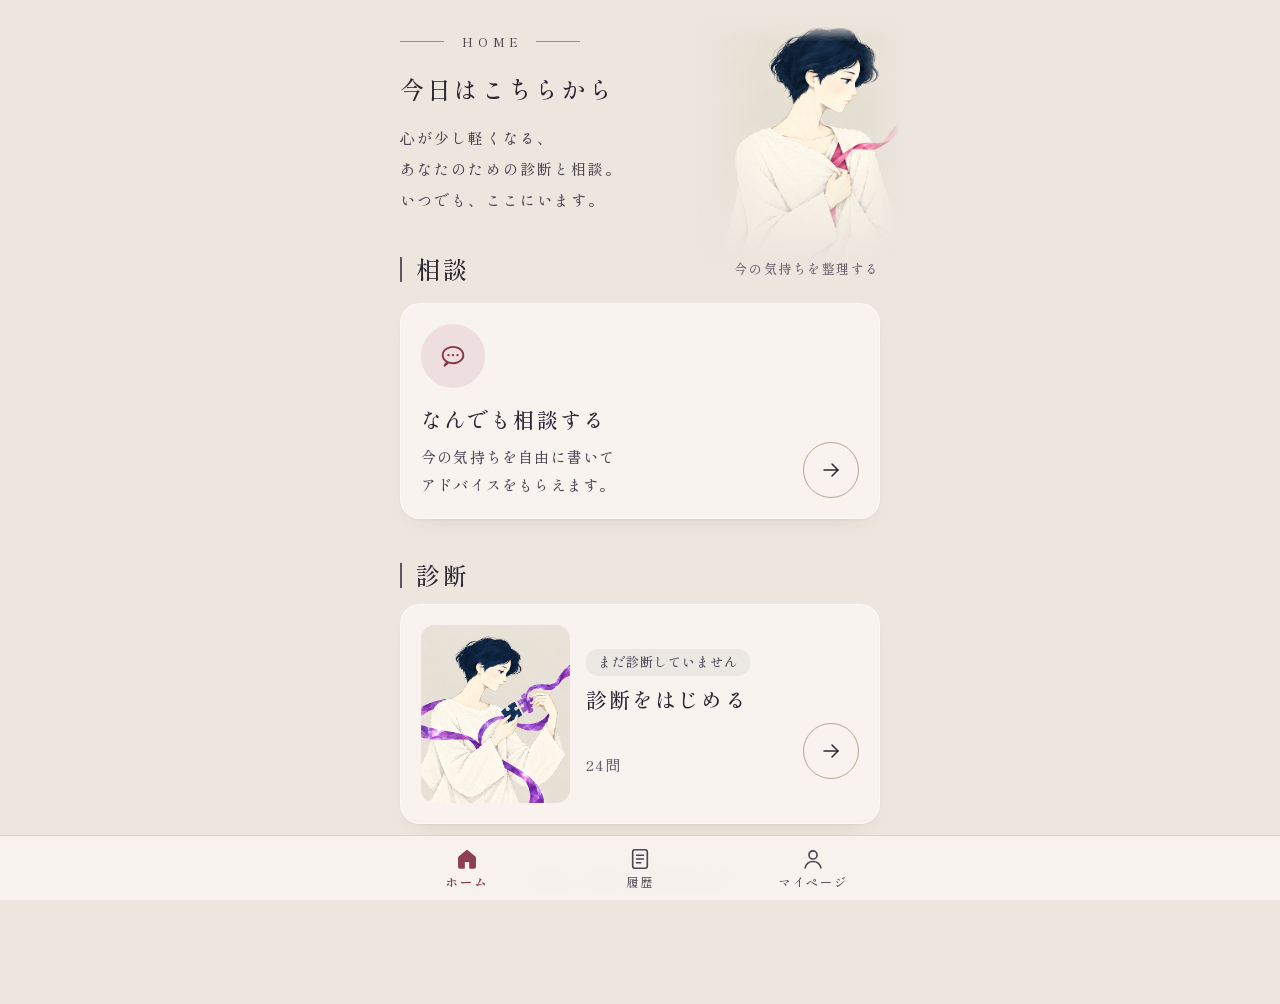
==== commit c7c39982: "診断結果の絵・カード・配色・書体を整える（U60）" ====
--- a/app/index.html
+++ b/app/index.html
@@ -6,26 +6,26 @@
 <meta name="robots" content="noindex">
 <meta name="theme-color" content="#ECE6DE">
 <link rel="icon" href="data:image/svg+xml,%3Csvg xmlns='http://www.w3.org/2000/svg' viewBox='0 0 32 32'%3E%3Ccircle cx='16' cy='16' r='13' fill='%23ECE6DE'/%3E%3Cpath d='M10 9h12v14H10z' fill='%23A15E58'/%3E%3C/svg%3E">
-<title>喧嘩の答え（試作）</title>
-<meta name="description" content="喧嘩の答え（試作）。恋人との喧嘩での動き方を測る診断と、次の一手を一緒に考える相談">
+<title>恋コンパス（試作）</title>
+<meta name="description" content="恋コンパス（試作）。恋人との喧嘩での動き方を測る診断と、次の一手を一緒に考える相談">
 <!-- リンクの見た目（OGP。LINE・X などにリンクを貼ったときのカード。docs/app-screens.md §21。決定 U45）。
      読みに来る側（クローラー）は JS を動かさないので、ここに直に書く。URL は絶対 URL でないと読まれないことがあるため絶対 URL。
      サイトの場所（https://kento20020.github.io/Seikakushindan/app/）が変わったら og:url と og:image を直す。
      説明の「24問」は、既定の診断の版が v4 のとき（app/js/diagnosis_version.js。v3 に戻したら説明も直す）。絵は tools/make_og_image.mjs で作る -->
 <meta property="og:type" content="website">
-<meta property="og:site_name" content="喧嘩の答え">
-<meta property="og:title" content="喧嘩の答え">
+<meta property="og:site_name" content="恋コンパス">
+<meta property="og:title" content="恋コンパス">
 <meta property="og:description" content="恋人との喧嘩での動き方を、24問の「どっち？」で整理する診断と、次の一手を一緒に考える相談（試作）">
 <meta property="og:url" content="https://kento20020.github.io/Seikakushindan/app/">
 <meta property="og:image" content="https://kento20020.github.io/Seikakushindan/app/img/og/og-1200x630.jpg">
 <meta property="og:image:width" content="1200">
 <meta property="og:image:height" content="630">
-<meta property="og:image:alt" content="喧嘩の答え">
+<meta property="og:image:alt" content="恋コンパス">
 <meta property="og:locale" content="ja_JP">
 <meta name="twitter:card" content="summary_large_image">
 <link rel="manifest" href="./manifest.webmanifest">
 <link rel="apple-touch-icon" sizes="180x180" href="./img/pwa/apple-touch-icon.png">
-<meta name="apple-mobile-web-app-title" content="喧嘩の答え">
+<meta name="apple-mobile-web-app-title" content="恋コンパス">
 <!-- iPhone でホーム画面に追加したとき（docs/app-screens.md §15.10。決定 U37）。capable は2つとも書く（片方だけだと Chrome が古い書き方だと知らせる）。
      上の帯は default（black-translucent は帯の文字が白になり、明るい地の上で読めない）。
      起動画面は iPhone の縦向きだけ。端末の大きさと合う media の1枚が出る（作り方・表は tools/make_pwa_icons.mjs） -->
@@ -46,11 +46,12 @@
 <link rel="apple-touch-startup-image" href="./img/pwa/splash/splash-750x1334.png" media="screen and (device-width: 375px) and (device-height: 667px) and (-webkit-device-pixel-ratio: 2) and (orientation: portrait)">
 <link rel="preconnect" href="https://fonts.googleapis.com">
 <link rel="preconnect" href="https://fonts.gstatic.com" crossorigin>
-<link rel="stylesheet" href="https://fonts.googleapis.com/css2?family=Shippori+Mincho:wght@500;700&amp;display=swap">
+<link rel="stylesheet" href="https://fonts.googleapis.com/css2?family=Shippori+Mincho:wght@400;500;600;700&amp;display=swap">
 <link rel="stylesheet" href="./css/app.css">
 <link rel="stylesheet" href="./css/diagnose.css">
 <link rel="stylesheet" href="./css/consult.css">
 <link rel="stylesheet" href="./css/consult_chat.css">
+<link rel="stylesheet" href="./css/consult_talk.css">
 <script type="module" src="./js/main.js"></script>
 </head>
 <body>
--- a/app/css/app.css
+++ b/app/css/app.css
@@ -14,7 +14,7 @@
      --rose-soft 主の色の薄い地（選んだ状態・印の地）
      --slate 灰青（右の丸・B 側の点。白い矢印と 3:1 以上）  --slate-ink 灰青の文字  --slate-soft 灰青の薄い地
      --vermilion 朱（絵の赤い紙に合わせた小さな差し色。チェックの印など）  --night 墨（結果の主軸の帯・「主軸」の印）
-   文字：--serif（Shippori Mincho。見出し・短い文・部品の文字。既定）／--sans（ゴシック。長い本文：結果の detail・相談のカード）
+   文字：Shippori Mincho に統一（U60）。--sans は既存部品の互換名として同じ書体を参照
      大きさ：--fs-xs 12 / --fs-sm 13 / --fs-md 15 / --fs-base 16 / --fs-lg 18 / --fs-xl 21 / --fs-2xl 24 / --fs-3xl 27（px）
    形：--r-card 20px（カード） / --r-md 14px（入力欄・小さな面） / --r-pill 999px（ボタン・印）
    余白：--sp-1 4 … --sp-10 40（px）、--gutter（左右の余白 20px）、--col（PC で中央に置く列の幅 480px）
@@ -87,15 +87,17 @@
   --ink: #2A2733;
   --ink-2: #4A4652;
   --muted: #66616D;
-  --line: #E2D8CF;
-  --line-strong: #CDBFB3;
+  --line: #DCD0C1;
+  --line-strong: #B6A58E;
+  --gold: #92713C;
+  --gold-line: #C7B18C;
   --field: #968880;
-  --rose: #A15E58;
-  --rose-hover: #92534D;
-  --rose-ink: #8C5049;
-  --rose-soft: #F0E0DB;
-  --slate: #8A91A3;
-  --slate-ink: #5E6679;
+  --rose: #8E3F50;
+  --rose-hover: #753244;
+  --rose-ink: #853547;
+  --rose-soft: #EFDEE0;
+  --slate: #455C80;
+  --slate-ink: #354B70;
   --slate-soft: #E3E5EA;
   --vermilion: #C4473D;
   --night: #272439;
@@ -104,7 +106,7 @@
 
   /* 文字 */
   --serif: "Shippori Mincho", "Hiragino Mincho ProN", "Hiragino Mincho Pro", "Yu Mincho", "YuMincho", "Noto Serif JP", "IPAMincho", serif;
-  --sans: "Hiragino Sans", "Hiragino Kaku Gothic ProN", "Noto Sans JP", "Yu Gothic", "YuGothic", system-ui, sans-serif;
+  --sans: var(--serif);
   --fs-xs: 0.75rem;
   --fs-sm: 0.8125rem;
   --fs-md: 0.9375rem;
@@ -131,7 +133,7 @@
   --tabbar-h: 64px;
 
   /* 影・動き */
-  --shadow: 0 1px 2px rgb(74 52 40 / 0.05), 0 12px 28px -18px rgb(74 52 40 / 0.28);
+  --shadow: 0 1px 2px rgb(74 52 40 / 0.04), 0 10px 26px -18px rgb(74 52 40 / 0.24);
   --shadow-lift: 0 2px 6px rgb(39 36 57 / 0.12), 0 16px 32px -12px rgb(39 36 57 / 0.32);
   --ease: cubic-bezier(0.2, 0.7, 0.2, 1);
   --dur: 0.2s;
@@ -718,8 +720,7 @@
   object-position: var(--pos, 50% 45%);
   transform: scale(var(--zoom, 1));
   transform-origin: var(--pos, 50% 45%);
-  /* 軸の絵の背景の灰色（約 #C4BEB8）を、ページの地（#ECE6DE）に寄せる */
-  filter: brightness(1.2);
+  /* U60：画像自体の色と陰影を保つ。明るさで白飛びさせない。 */
 }
 .a-pic-soft {
   border-radius: 0;
@@ -776,7 +777,6 @@
   height: auto;
   max-width: none;
   aspect-ratio: 1;
-  filter: brightness(1.2);
   --img-fade: linear-gradient(to right, transparent 0, #000 26%), linear-gradient(to bottom, transparent 0, #000 10%, #000 80%, transparent 100%);
   -webkit-mask-image: var(--img-fade);
   -webkit-mask-composite: source-in;
@@ -1028,7 +1028,7 @@
 .a-pwa-move-h { font-size: var(--fs-lg); font-weight: 500; line-height: 1.6; letter-spacing: 0.08em; word-break: auto-phrase; }
 .a-pwa-move-h + .a-pwa-sub { margin-top: var(--sp-2); }
 .a-pwa-label { display: block; margin-top: var(--sp-4); margin-bottom: var(--sp-2); font-size: var(--fs-md); letter-spacing: 0.08em; color: var(--ink); }
-.a-pwa-code { min-height: 120px; font-family: ui-monospace, "SFMono-Regular", Menlo, Consolas, monospace; font-size: 1rem; line-height: 1.5; letter-spacing: 0; word-break: break-all; overflow-wrap: anywhere; }
+.a-pwa-code { min-height: 120px; font-family: var(--serif); font-size: 1rem; line-height: 1.5; letter-spacing: 0; word-break: break-all; overflow-wrap: anywhere; }
 .a-pwa-error { margin-top: var(--sp-3); font-size: var(--fs-md); line-height: 1.8; letter-spacing: 0.06em; color: var(--rose-ink); word-break: auto-phrase; }
 /* ホーム画面で使うのをやめるには（§15.11。<details>。閉じておく。開くと今の端末の手順が先、ほかの端末はそのあと） */
 .a-pwa-stop { margin-top: var(--sp-4); border-top: 1px solid var(--line); }
@@ -1182,7 +1182,7 @@
   border-radius: var(--r-md);
   background: var(--surface-2);
   color: var(--ink);
-  font-family: ui-monospace, "SFMono-Regular", Menlo, Consolas, monospace;
+  font-family: var(--serif);
   font-size: 1rem;
   line-height: 1.6;
   letter-spacing: 0;
@@ -1261,8 +1261,6 @@
   background: var(--surface-2);
 }
 .a-im-frame img { width: 100%; height: 100%; object-fit: cover; }
-/* 軸の絵は、新しい画面と同じ明るさで見せる（.a-pic と同じ。背景の灰色を地に寄せる） */
-.a-im-frame-axis img { filter: brightness(1.2); }
 /* 準備中の枠：点線の縁を軸の色で、地は軸の色をごく薄く */
 .a-im-pending {
   display: grid;
--- a/app/css/diagnose.css
+++ b/app/css/diagnose.css
@@ -394,24 +394,17 @@
 .a-dg-share { gap: 4px; min-width: 44px; padding: 4px 14px 4px 12px; font-size: var(--fs-sm); letter-spacing: 0.1em; white-space: nowrap; }
 .a-dg-share .a-ic { width: 18px; height: 18px; }
 .a-dg-res-title { margin-top: var(--sp-4); }
-/* 主軸の絵（§12 の1）：題の下に列の幅いっぱい（左右の余白の中まで）。縁はホームの絵と同じようにぼかして地に溶かす */
-.a-dg-hero { margin: 0 calc(-1 * var(--gutter)); }
+/* U60：輪郭と宝石色が見える、薄い額縁の主軸イラスト。 */
+.a-dg-hero { margin: 20px 0 24px; }
 .a-dg-hero-pic {
   aspect-ratio: 1;
   overflow: hidden;
-  --fade: linear-gradient(to bottom, transparent 0, #000 13%, #000 80%, transparent 100%), linear-gradient(to right, transparent 0, #000 15%, #000 85%, transparent 100%);
-  -webkit-mask-image: var(--fade);
-  -webkit-mask-composite: source-in;
-  mask-image: var(--fade);
-  mask-composite: intersect;
-}
-.a-dg-hero-pic img {
-  width: 100%;
-  height: 100%;
-  object-fit: cover;
-  /* 絵の背景の灰色を、ページの地に寄せる（ホームの絵と同じ） */
-  filter: brightness(1.2);
-}
+  border: 1px solid var(--gold-line);
+  border-radius: 16px;
+  background: var(--bg);
+  box-shadow: 0 10px 28px -20px rgb(50 39 30 / .32);
+}
+.a-dg-hero-pic img { width: 100%; height: 100%; object-fit: cover; }
 /* 絵の下の小さな傾向の名前（細い線ではさむ） */
 .a-dg-hero-name {
   display: flex;
@@ -842,18 +835,18 @@
 .a-d4-none-btn { margin-top: var(--sp-4); }
 
 /* 結果（持ち主の原稿の形。決定 U46）：絵 → タイトル1つ → 本文 → 補足1文 → 一言 → 閉じた内訳 → 操作。
-   タイトルは .result-title にそろえる（大きさ clamp(20px, 5.4vw, 24px)・太さ 700・行の高さ 1.5。今の見出しの字体〔明朝〕と色。
-   狭い画面では自然に折り返す。行数で切ったり高さを決めたりしない）。本文は 16px・行の高さ 1.8。章の見出し風の飾りは付けない */
+   タイトルは .result-title にそろえる（大きさ clamp(17px, 4.5vw, 21px)・太さ 700・行の高さ 1.5。今の見出しの字体〔明朝〕と色。
+   狭い画面では自然に折り返す。行数で切ったり高さを決めたりしない）。本文は 16px。U60で見出しの字間と大きさを調整 */
 .result-title {
   margin-top: var(--sp-6);
   font-family: var(--serif);
-  font-size: clamp(20px, 5.4vw, 24px);
+  font-size: clamp(17px, 4.5vw, 21px);
   font-weight: 700;
   line-height: 1.5;
-  letter-spacing: 0.06em;
-  color: var(--ink);
-  word-break: auto-phrase;
-  text-wrap: pretty;
+  letter-spacing: 0.01em;
+  color: var(--ink);
+  word-break: normal;
+  text-wrap: wrap;
 }
 .a-d4-copy-hero + .result-title { margin-top: var(--sp-2); }
 .a-d4-copy-body { margin-top: var(--sp-4); }
@@ -920,6 +913,56 @@
 .a-d4-copy .a-dg-res-foot { margin-top: var(--sp-6); }
 .a-d3-sample { margin-top: var(--sp-6); }   /* 三択（決定 U49）：サンプルの結果のときだけ */
 
+/* 詳しい結果：主な傾向・補足・8軸。大きな結果タイトルは1つのまま。 */
+.a-result-supports { margin-top: var(--sp-6); }
+.a-result-support + .a-result-support { margin-top: var(--sp-5); }
+.a-result-domain-label {
+  margin-bottom: var(--sp-2);
+  font-family: var(--sans);
+  font-size: 14px;
+  font-weight: 600;
+  line-height: 1.7;
+  color: var(--muted);
+}
+.a-result-explanation, .a-result-evidence, .a-result-answers dd {
+  font-family: var(--sans);
+  font-size: 16px;
+  font-weight: 400;
+  line-height: 1.8;
+  letter-spacing: 0.04em;
+  overflow-wrap: anywhere;
+  color: var(--ink);
+}
+.a-result-axes { margin-top: var(--sp-8); }
+.a-result-axis-list { margin-top: var(--sp-4); list-style: none; }
+.a-result-axis + .a-result-axis { border-top: 1px solid var(--line); }
+.a-result-axis-summary {
+  display: flex;
+  align-items: center;
+  gap: var(--sp-3);
+  min-height: 72px;
+  padding: var(--sp-3) 0;
+  cursor: pointer;
+  list-style: none;
+}
+.a-result-axis-summary::-webkit-details-marker { display: none; }
+.a-result-axis-summary > .a-ic { flex: none; color: var(--muted); }
+.a-result-axis details[open] > summary > .a-ic { transform: rotate(180deg); }
+.a-result-axis-name { flex: 1; min-width: 0; font-size: 15px; line-height: 1.7; }
+.a-result-axis-detail { padding-bottom: var(--sp-4); }
+.a-result-evidence { margin-top: var(--sp-3); color: var(--ink-2); }
+.a-result-reference { display: inline-flex; align-items: center; min-height: 44px; }
+.a-result-answers { margin-top: var(--sp-4); }
+.a-result-answers > div + div { margin-top: var(--sp-4); }
+.a-result-answers dt { margin-bottom: var(--sp-1); font-family: var(--sans); font-size: 13px; color: var(--muted); }
+.a-result-answers dd { margin: 0; }
+.a-result-scene { margin-bottom: var(--sp-1); color: var(--muted); }
+.a-result-axis-values { padding: 0 0 var(--sp-4); }
+.a-result-axis-track { position: relative; height: 4px; margin: 12px 6px; border-radius: 4px; background: var(--line-strong); }
+.a-result-axis-track::after { content: ""; position: absolute; left: 50%; top: -3px; width: 1px; height: 10px; background: var(--line-strong); }
+.a-result-axis-dot { position: absolute; top: 50%; width: 10px; height: 10px; border-radius: 50%; background: var(--ink-2); transform: translate(-50%, -50%); }
+.a-result-support, .a-result-axis details, #result-main-copy { scroll-margin-top: var(--sp-5); }
+
 /* 8つの領域（U44）：三択の「8つの軸」の行に、状態の見出しと本文を足す */
 .a-d4-dom { padding-bottom: var(--sp-4); }
 .a-d4-dom-titles { flex: 1; min-width: 0; }
@@ -961,3 +1004,37 @@
   .a-dg-qcard[class*="a-dg-enter-"], .a-dg-qcard[class*="a-dg-enter-"] > * { animation: none !important; }
   .a-dg-progress > i { transition: none; }
 }
+
+/* U60：説明の小見出しを減らし、具体例は一例ずつカードで読む。 */
+.a-story-main-label { display: flex; align-items: center; margin: 20px 0 14px; }
+.a-story-primary, .a-story-card { font-size: 16px; line-height: 1.95; letter-spacing: .025em; overflow-wrap: anywhere; }
+.a-story-analysis { margin: 24px 0; }
+.a-story-analysis > p + p { margin-top: 20px; }
+.a-story-scenes { margin: 28px 0; }
+.a-story-caption { font-size: 13px; font-weight: 600; letter-spacing: .04em; margin: 0 0 12px; color: var(--ink-2); }
+.a-story-scene-list { display: grid; gap: 14px; list-style: none; margin: 0; padding: 0; }
+.a-story-scene {
+  padding: 20px;
+  border: 1px solid var(--gold-line);
+  border-radius: 14px;
+  background: linear-gradient(135deg, #FFFCF7, var(--surface));
+  box-shadow: inset 0 1px 0 #FFF, 0 8px 22px -18px rgb(64 43 27 / .3);
+}
+.a-story-nuance { margin: 24px 0; }
+.a-story-nuance > p + p { margin-top: 20px; }
+.a-story-balance > p { margin: 24px 0; }
+.a-story-step { padding: 4px 0 4px 16px; border-left: 2px solid var(--gold); }
+.a-story-cards { margin-top: 40px; }
+.a-story-card { padding-top: 32px; margin-top: 36px; border-top: 1px solid var(--gold-line); }
+.a-story-label { display: flex; flex-wrap: wrap; align-items: center; gap: 12px; margin: 0 0 22px; font-size: 14px; font-weight: 600; line-height: 1.7; }
+.a-story-context { color: var(--ink); }
+.a-story-label .a-badge:not(.a-badge-slate) { background: var(--rose); color: #FFF; }
+.a-story-label .a-badge-slate { background: var(--slate-ink); color: #FFF; }
+.a-story-body { margin: 0 0 20px; }
+.a-d4-copy > .a-dg-axes { margin-top: 44px; }
+.a-axis-caution { margin: 12px 0 0; }
+.a-d4-copy .a-dg-axis-list { border: 1px solid var(--gold-line); background: var(--surface-2); }
+.a-d4-copy .a-dg-axis { padding-top: 22px; padding-bottom: 22px; }
+.a-d4-copy .a-dg-axis-name { color: var(--ink); font-weight: 600; }
+.a-d4-copy .a-dg-track-fill { opacity: 1; }
+@media (max-width: 359px) { .a-story-scene { padding: 16px; } }
--- a/app/css/consult_chat.css
+++ b/app/css/consult_chat.css
@@ -70,7 +70,10 @@
 /* 上の「危ないときは」で出す安全のカード */
 .a-ch-view { padding-top: var(--sp-2); }
 
-/* ---------------------------------------------------------------- (a) 上に留まる帯「いまの一手」「いまの状況」 */
+/* ---------------------------------------------------------------- (a) 上に留まる帯「いまの一手」「いまの状況」
+   どの画面の高さでも同じ形：1行目に「いまの一手」と右の小さな開け閉め、その下に「いまの状況」の3行と［ちがうところがある］（開いた形が既定）。
+   帯の高さの上限は、画面の高さから下の欄（--a-ch-dock-h）と帯の元の位置（--a-ch-band-y0。上の題の下）を引いた高さ。
+   帯がページのどの位置にあっても下の欄に隠れない。入らない分は「いまの状況」の中だけで縦に動かす */
 .a-ch-band-slot {
   position: sticky;
   top: 0;
@@ -78,12 +81,16 @@
   margin: 0 calc(-1 * var(--gutter));
 }
 .a-ch-band {
-  padding: 2px var(--gutter) var(--sp-1);
+  display: flex;
+  flex-direction: column;
+  max-height: calc(100vh - var(--a-ch-dock-h, 0px) - var(--a-ch-band-y0, 0px) - var(--sp-2));
+  max-height: calc(100dvh - var(--a-ch-dock-h, 0px) - var(--a-ch-band-y0, 0px) - var(--sp-2));
+  padding: 2px var(--gutter) 0;
   background: var(--bg);
   border-bottom: 1px solid var(--line);
 }
-/* 1行：左に「いまの一手」と見出し（押すとカードへ）、右に「状況」の開け閉め */
-.a-ch-band-row { display: flex; align-items: center; gap: var(--sp-2); }
+/* 1行目：左に「いまの一手」と見出し（押すとカードへ）、右に小さな開け閉め（「たたむ」／「状況」） */
+.a-ch-band-row { display: flex; flex: none; align-items: center; gap: var(--sp-2); }
 .a-ch-now {
   display: flex;
   flex: 1;
@@ -110,32 +117,76 @@
   letter-spacing: 0.04em;
 }
 .a-ch-st-btn {
+  display: inline-flex;
   flex: none;
-  display: inline-flex;
   align-items: center;
   gap: 2px;
   min-width: 44px;
   min-height: 44px;
-  padding: 0 6px 0 10px;
+  padding: 0 4px 0 10px;
   border: 0;
   border-left: 1px solid var(--line);
   background: none;
   color: var(--rose-ink);
   font-size: var(--fs-sm);
   font-weight: 700;
-  letter-spacing: 0.08em;
+  letter-spacing: 0.04em;
   white-space: nowrap;
 }
 .a-ch-st-btn .a-ic { color: var(--ink-2); }
 .a-ch-st-btn[aria-expanded="true"] .a-ic { transform: rotate(180deg); }
-/* 開いた「いまの状況」：帯の1行の下。下の欄に隠れない高さまで（中で動かせる。64px は帯の1行ぶん） */
-.a-ch-band .a-ch-status-panel {
-  max-height: min(50vh, calc(100vh - var(--a-ch-dock-h, 0px) - 64px));
-  max-height: min(50dvh, calc(100dvh - var(--a-ch-dock-h, 0px) - 64px));
+.a-ch-st-btn:hover { color: var(--ink); }
+/* 焦点の輪：帯は画面のいちばん上に付き、「いまの状況」は中で動かす欄なので、輪が切れないように内側寄りに出す */
+.a-ch-band-row > button:focus-visible { outline-offset: -1px; }
+.a-ch-status .a-cs-toggle:focus-visible { outline-offset: -4px; border-radius: var(--r-md); }
+.a-ch-status .a-cs-chip:focus-visible { outline-offset: 1px; }
+/* その下：「いまの状況」の3行。左に細い見出しの列（--a-ch-st-hw）、右に文（折り返して全部出す）。［ちがうところがある］は文の列にそろえる */
+.a-ch-status {
+  --a-ch-st-hw: 3.5rem;
+  min-height: 0;
   overflow-y: auto;
-  padding: var(--sp-2) 4px var(--sp-3);
+  overscroll-behavior: contain;
+  padding: var(--sp-2) 4px var(--sp-3);   /* 下は［ちがうところがある］の押せる範囲（上下に 12px 広げる）が中に収まる分 */
   border-top: 1px solid var(--line);
 }
+.a-ch-st-rows {
+  display: grid;
+  grid-template-columns: var(--a-ch-st-hw) minmax(0, 1fr);
+  align-items: baseline;
+  gap: 2px var(--sp-3);
+  margin: 0;
+}
+.a-ch-st-rows dt {
+  font-size: var(--fs-xs);
+  font-weight: 700;
+  line-height: 1.55;
+  letter-spacing: 0.04em;
+  white-space: nowrap;
+  color: var(--muted);
+}
+.a-ch-st-rows dd {
+  min-width: 0;
+  margin: 0;
+  font-family: var(--sans);
+  font-weight: 400;
+  font-size: var(--fs-sm);
+  line-height: 1.55;
+  letter-spacing: 0.02em;
+  word-break: auto-phrase;
+  overflow-wrap: anywhere;
+  color: var(--ink);
+}
+.a-ch-status .a-cs-status-fix {
+  gap: var(--sp-2);
+  margin: var(--sp-2) 0 0 calc(var(--a-ch-st-hw) + var(--sp-3));
+}
+.a-ch-status .a-cs-toggle { min-height: 0; font-size: var(--fs-sm); }
+.a-ch-status .a-cs-toggle.a-link-tap { padding: 12px 6px; margin: -12px -6px; }
+.a-ch-status .a-cs-status-edit { gap: var(--sp-2); padding-bottom: var(--sp-1); }
+/* 開いた［ちがうところがある］：帯の中なので、説明・項目・選択肢は小さめの字（押せる高さは 44px のまま） */
+.a-ch-status .a-cs-status-edit > p { font-size: var(--fs-sm); line-height: 1.6; letter-spacing: 0.02em; }
+.a-ch-status .a-cs-chip { padding: 6px 14px; font-size: var(--fs-sm); letter-spacing: 0.02em; }
+.a-ch-status .a-cs-edit-q { font-size: var(--fs-sm); letter-spacing: 0.04em; }
 
 /* ---------------------------------------------------------------- 下に固定の入力の欄 */
 .a-ch-dock {
--- a/app/css/consult_talk.css
+++ b/app/css/consult_talk.css
@@ -0,0 +1,206 @@
+/* app/css/consult_talk.css — 相談のふつうのチャットの形（#consult の既定。決定 U56。画面は app/js/consult_talk.js）
+   今の部品（app/css/consult.css の a-cs-：吹き出し・送る文の吹き出し・コピーの札・安全のカードと窓口の1行・チップ）はそのまま使い、
+   ここではこの形の並びだけを足す。クラスは a-tk- で始める（上の題に足す .a-tk-top も）。ボタンつきのチャット（a-ch-）と今までの形には効かない。
+   色・文字・角・余白は app/css/app.css の変数だけ（直の色は書かない）。焦点の輪は app.css の決まりのまま（:focus-visible）。
+   動きは transform と opacity だけ（新しく足した吹き出しが上から順に出る）。動きを減らす設定では止める。押せる物は 44px 以上。
+   並び：上の題（← 相談・新しく相談・危ないときは）→ 上に留まる帯「いまの状況」の3行 → やりとり → 下に固定の書く欄（書く欄と送る・小さな1行）。
+   下の欄の高さ（--a-tk-dock-h）・帯の高さ（--a-tk-band-h）・帯の元の位置（--a-tk-band-y0）は JS（ResizeObserver）が入れる */
+
+/* ---------------------------------------------------------------- 上の題：右に「新しく相談」と「危ないときは」
+   右の列は中身の幅より狭くしない（題に重ねない）。狭い画面では題の左右の線を短く、とても狭い画面では線を外す（文は短くしない） */
+.a-top.a-tk-top { grid-template-columns: minmax(44px, 1fr) auto minmax(max-content, 1fr); }
+.a-tk-top .a-top-right { gap: 0; }
+.a-top.a-tk-top.has-new { column-gap: var(--sp-2); }
+.a-tk-new {
+  display: inline-flex;
+  align-items: center;
+  min-height: 44px;
+  padding: 0 10px;
+  border: 0;
+  border-radius: var(--r-pill);
+  background: none;
+  color: var(--ink-2);
+  font-size: var(--fs-sm);
+  letter-spacing: 0.06em;
+  white-space: nowrap;
+}
+.a-tk-new:hover { background: var(--surface); color: var(--ink); }
+@media (max-width: 519px) {
+  .a-top.a-tk-top.has-new .a-top-title { gap: 10px; }
+  .a-top.a-tk-top.has-new .a-top-title::before, .a-top.a-tk-top.has-new .a-top-title::after { width: clamp(12px, 4vw, 52px); }
+}
+@media (max-width: 399px) {
+  .a-top.a-tk-top.has-new .a-top-title { letter-spacing: 0.12em; }
+  .a-top.a-tk-top.has-new .a-top-title::before, .a-top.a-tk-top.has-new .a-top-title::after { display: none; }
+  .a-tk-top.has-new .a-tk-new, .a-tk-top.has-new .a-cs-danger { padding: 0 6px; letter-spacing: 0.02em; }
+}
+
+/* ---------------------------------------------------------------- やりとり */
+.a-tk-thread {
+  padding: var(--sp-3) 0 calc(var(--a-tk-dock-h, 140px) + var(--sp-4));
+}
+.a-tk-thread > li {
+  scroll-margin-top: calc(var(--a-tk-band-h, 0px) + var(--sp-3));
+  scroll-margin-bottom: calc(var(--a-tk-dock-h, 0px) + var(--sp-3));
+}
+.a-tk-thread > li:focus { outline: none; }
+.a-tk-under { padding-left: 2px; }
+.a-tk .a-cs-safety-line { max-width: 100%; }
+/* 安全の確かめのボタン（ボタンはここだけ）。「今、危ない」は止める意味の色（相談の画面の --cs-stop と同じ値の --help-ink） */
+.a-tk-opts { align-items: center; }
+.a-tk .a-cs-chip.a-tk-stop { border: 1.5px solid var(--help-ink); color: var(--help-ink); font-weight: 700; }
+
+/* 新しく足した物（上から順に。動きを減らす設定では出さない） */
+@keyframes a-tk-in {
+  from { opacity: 0; transform: translateY(6px); }
+  to { opacity: 1; transform: none; }
+}
+.a-tk-in { animation: a-tk-in 0.26s var(--ease) both; animation-delay: calc(var(--a-tk-i, 0) * 70ms); }
+
+/* 一手の吹き出し：段落の間を少しあける。太字の一手・小さな見出しつきの文・送る一文（今のカードの送る文の吹き出しと同じ色） */
+.a-cs-msg-bubble.a-tk-move { gap: var(--sp-2); max-width: 94%; }
+.a-tk-head { font-weight: 700; color: var(--ink); line-height: 1.75; word-break: auto-phrase; }
+.a-tk-p { margin: 0; }
+.a-tk-lead { font-weight: 700; color: var(--ink); }
+.a-tk-lead.is-stop { color: var(--help-ink); }
+.a-tk-draft { display: flex; flex-direction: column; gap: var(--sp-1); margin: var(--sp-1) 0; }
+.a-tk-draft .a-cs-send-top { padding-right: 0; }
+.a-tk-draft .a-cs-bubble.a-tk-quote { margin: var(--sp-1) 10px 0 0; font-size: var(--fs-base); line-height: 1.8; }
+.a-tk-move .a-cs-safety-line { margin-bottom: var(--sp-1); }
+
+/* 上の「危ないときは」で出す安全のカード */
+.a-tk-view { padding-top: var(--sp-2); }
+
+/* ---------------------------------------------------------------- 上に留まる帯「いまの状況」（3行。右の小さな開け閉め）
+   見出し・文の大きさと色は U53 の帯と同じ（見出し 12px 太字・薄い文字、文 13px）。たたむと1行目（やりとり）だけを1行で。
+   帯の高さの上限は、画面の高さから下の欄（--a-tk-dock-h）と帯の元の位置（--a-tk-band-y0。上の題の下）を引いた高さ。入らない分は3行の中だけで縦に動かす */
+.a-tk-band-slot {
+  position: sticky;
+  top: 0;
+  z-index: 10;
+  margin: 0 calc(-1 * var(--gutter));
+}
+.a-tk-band {
+  display: flex;
+  flex-direction: column;
+  padding: 0 var(--gutter);
+  background: var(--bg);
+  border-bottom: 1px solid var(--line);
+}
+.a-tk-band-in { display: flex; align-items: flex-start; gap: var(--sp-2); min-height: 0; }
+.a-tk-st-rows {
+  --a-tk-st-hw: 3.5rem;
+  flex: 1;
+  display: grid;
+  grid-template-columns: var(--a-tk-st-hw) minmax(0, 1fr);
+  align-items: baseline;
+  gap: 2px var(--sp-3);
+  min-width: 0;
+  max-height: calc(100vh - var(--a-tk-dock-h, 0px) - var(--a-tk-band-y0, 0px) - var(--sp-2) - 1px);
+  max-height: calc(100dvh - var(--a-tk-dock-h, 0px) - var(--a-tk-band-y0, 0px) - var(--sp-2) - 1px);
+  margin: 0;
+  padding: var(--sp-3) 4px;
+  overflow-y: auto;
+  overscroll-behavior: contain;
+}
+.a-tk-st-rows dt {
+  font-size: var(--fs-xs);
+  font-weight: 700;
+  line-height: 1.55;
+  letter-spacing: 0.04em;
+  white-space: nowrap;
+  color: var(--muted);
+}
+.a-tk-st-rows dd {
+  min-width: 0;
+  margin: 0;
+  font-family: var(--sans);
+  font-weight: 400;
+  font-size: var(--fs-sm);
+  line-height: 1.55;
+  letter-spacing: 0.02em;
+  word-break: auto-phrase;
+  overflow-wrap: anywhere;
+  color: var(--ink);
+}
+.a-tk-band.is-collapsed .a-tk-st-rows > :not([data-row="exchange"]) { display: none; }
+.a-tk-band.is-collapsed .a-tk-st-rows dd { overflow: hidden; white-space: nowrap; text-overflow: ellipsis; }
+.a-tk-st-btn {
+  display: inline-flex;
+  flex: none;
+  align-items: center;
+  gap: 2px;
+  min-width: 44px;
+  min-height: 44px;
+  padding: 0 4px 0 10px;
+  border: 0;
+  border-left: 1px solid var(--line);
+  background: none;
+  color: var(--rose-ink);
+  font-size: var(--fs-sm);
+  font-weight: 700;
+  letter-spacing: 0.04em;
+  white-space: nowrap;
+}
+.a-tk-st-btn .a-ic { color: var(--ink-2); }
+.a-tk-st-btn[aria-expanded="true"] .a-ic { transform: rotate(180deg); }
+.a-tk-st-btn:hover { color: var(--ink); }
+/* 焦点の輪：帯は画面のいちばん上に付くので、輪が切れないように内側寄りに出す */
+.a-tk-st-btn:focus-visible { outline-offset: -1px; }
+
+/* ---------------------------------------------------------------- 下に固定の書く欄 */
+.a-tk-dock {
+  position: fixed;
+  left: 0; right: 0; bottom: 0;
+  z-index: 15;
+  padding: var(--sp-2) var(--gutter) calc(var(--sp-2) + env(safe-area-inset-bottom));
+  background: var(--bg);
+  border-top: 1px solid var(--line);
+}
+.a-tk-dock-in { display: flex; flex-direction: column; gap: var(--sp-1); max-width: var(--col); margin: 0 auto; }
+.a-tk-slot:empty { display: none; }
+.a-tk-compose { display: flex; align-items: flex-end; gap: var(--sp-2); }
+.a-textarea.a-tk-input {
+  flex: 1;
+  min-width: 0;
+  min-height: 48px;
+  max-height: calc(6 * 1.75em + 22px);
+  padding: 10px 14px;
+  line-height: 1.75;
+  resize: none;
+  overflow-y: auto;
+}
+.a-textarea.a-tk-input:disabled { background: var(--surface); border-color: var(--line-strong); cursor: not-allowed; }
+.a-tk-send {
+  flex: none;
+  display: grid;
+  place-items: center;
+  width: 48px;
+  height: 48px;
+  padding: 0;
+  border: 0;
+  border-radius: 50%;
+  background: var(--rose);
+  color: var(--surface-2);
+  transition: transform var(--dur) var(--ease);
+  -webkit-tap-highlight-color: transparent;
+}
+.a-tk-send:hover { background: var(--rose-hover); }
+.a-tk-send:active { transform: scale(0.94); }
+.a-tk-send:disabled { background: var(--line-strong); cursor: not-allowed; transform: none; }
+.a-tk-send .a-ic { width: 22px; height: 22px; }
+/* 小さな1行（始める前：書いた文の扱い／始めたあと：あと n 回） */
+.a-tk-foot {
+  padding: 2px 2px 0;
+  font-size: var(--fs-xs);
+  line-height: 1.75;
+  letter-spacing: 0.02em;
+  color: var(--muted);
+}
+.a-tk-left { font-variant-numeric: tabular-nums; }
+
+@media (prefers-reduced-motion: reduce) {
+  .a-tk-in { animation: none; }
+  .a-tk-send { transition: none; }
+  .a-tk-send:active { transform: none; }
+}
